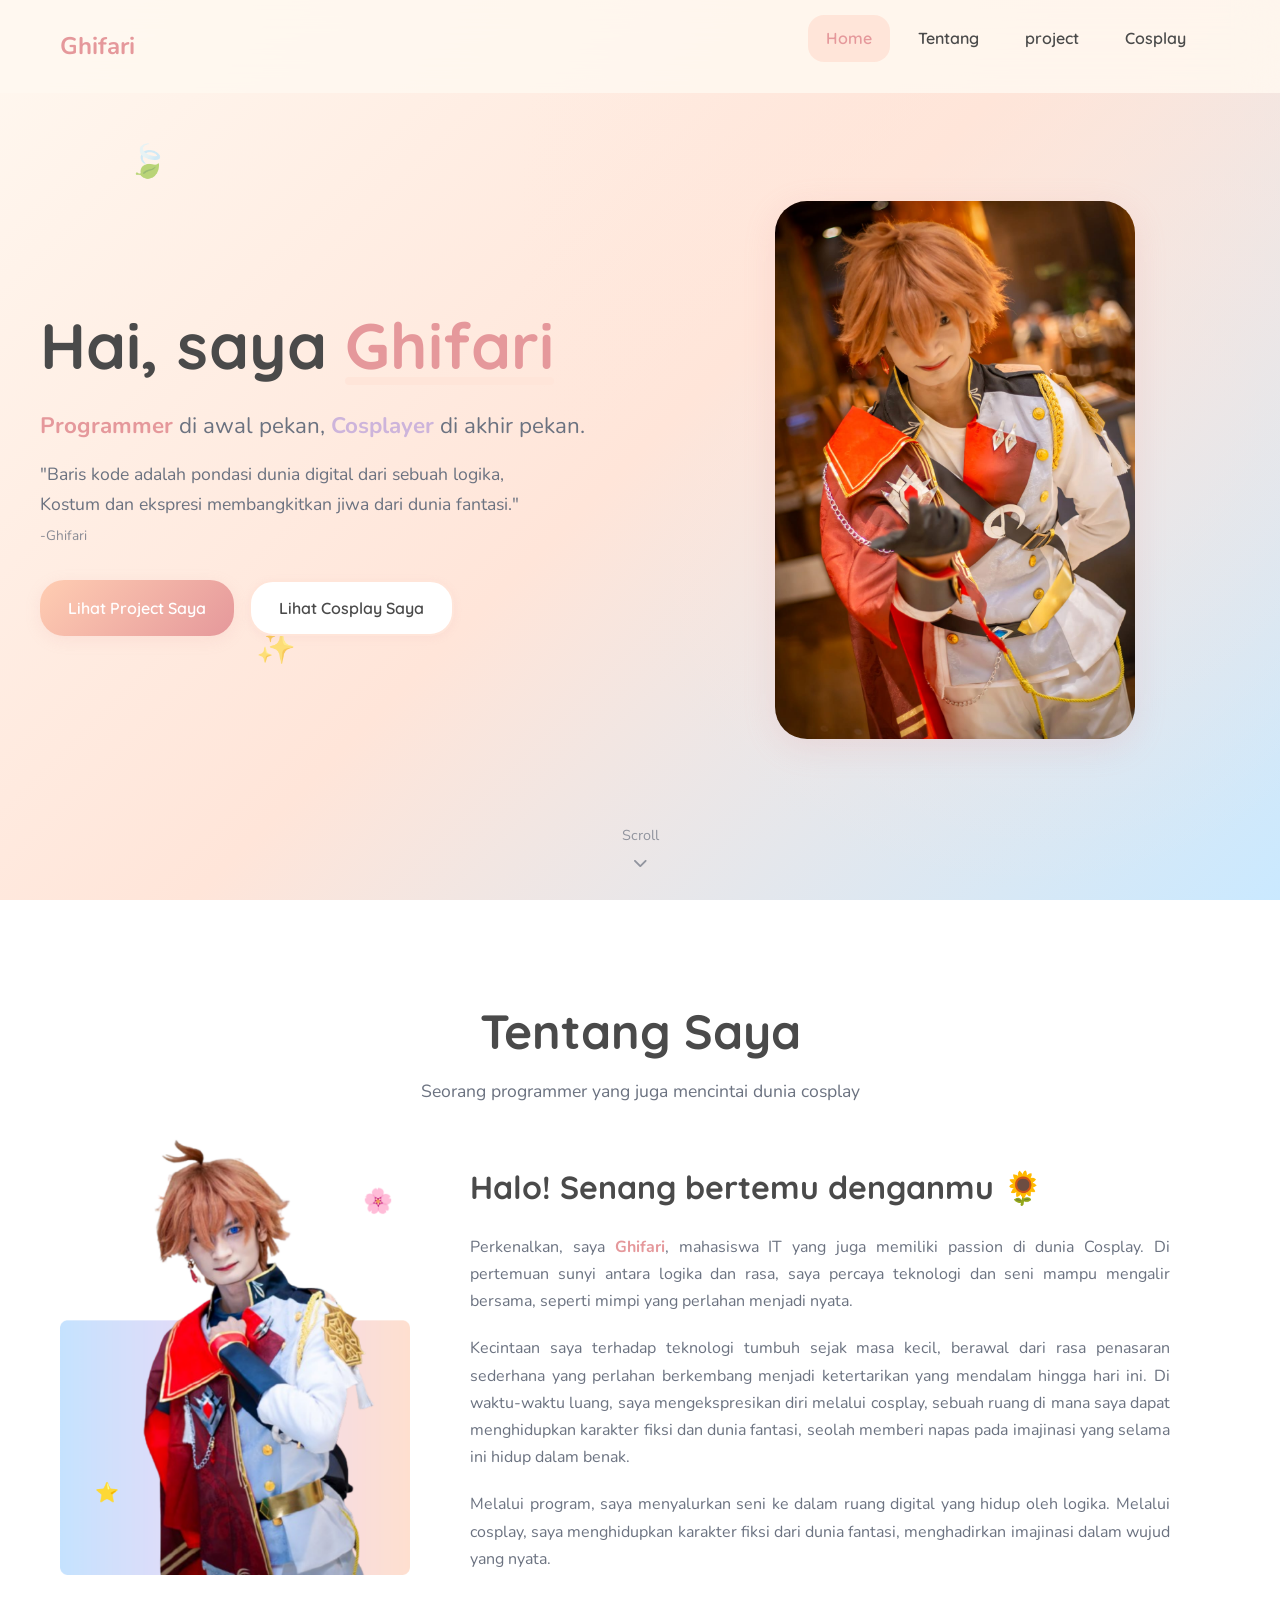
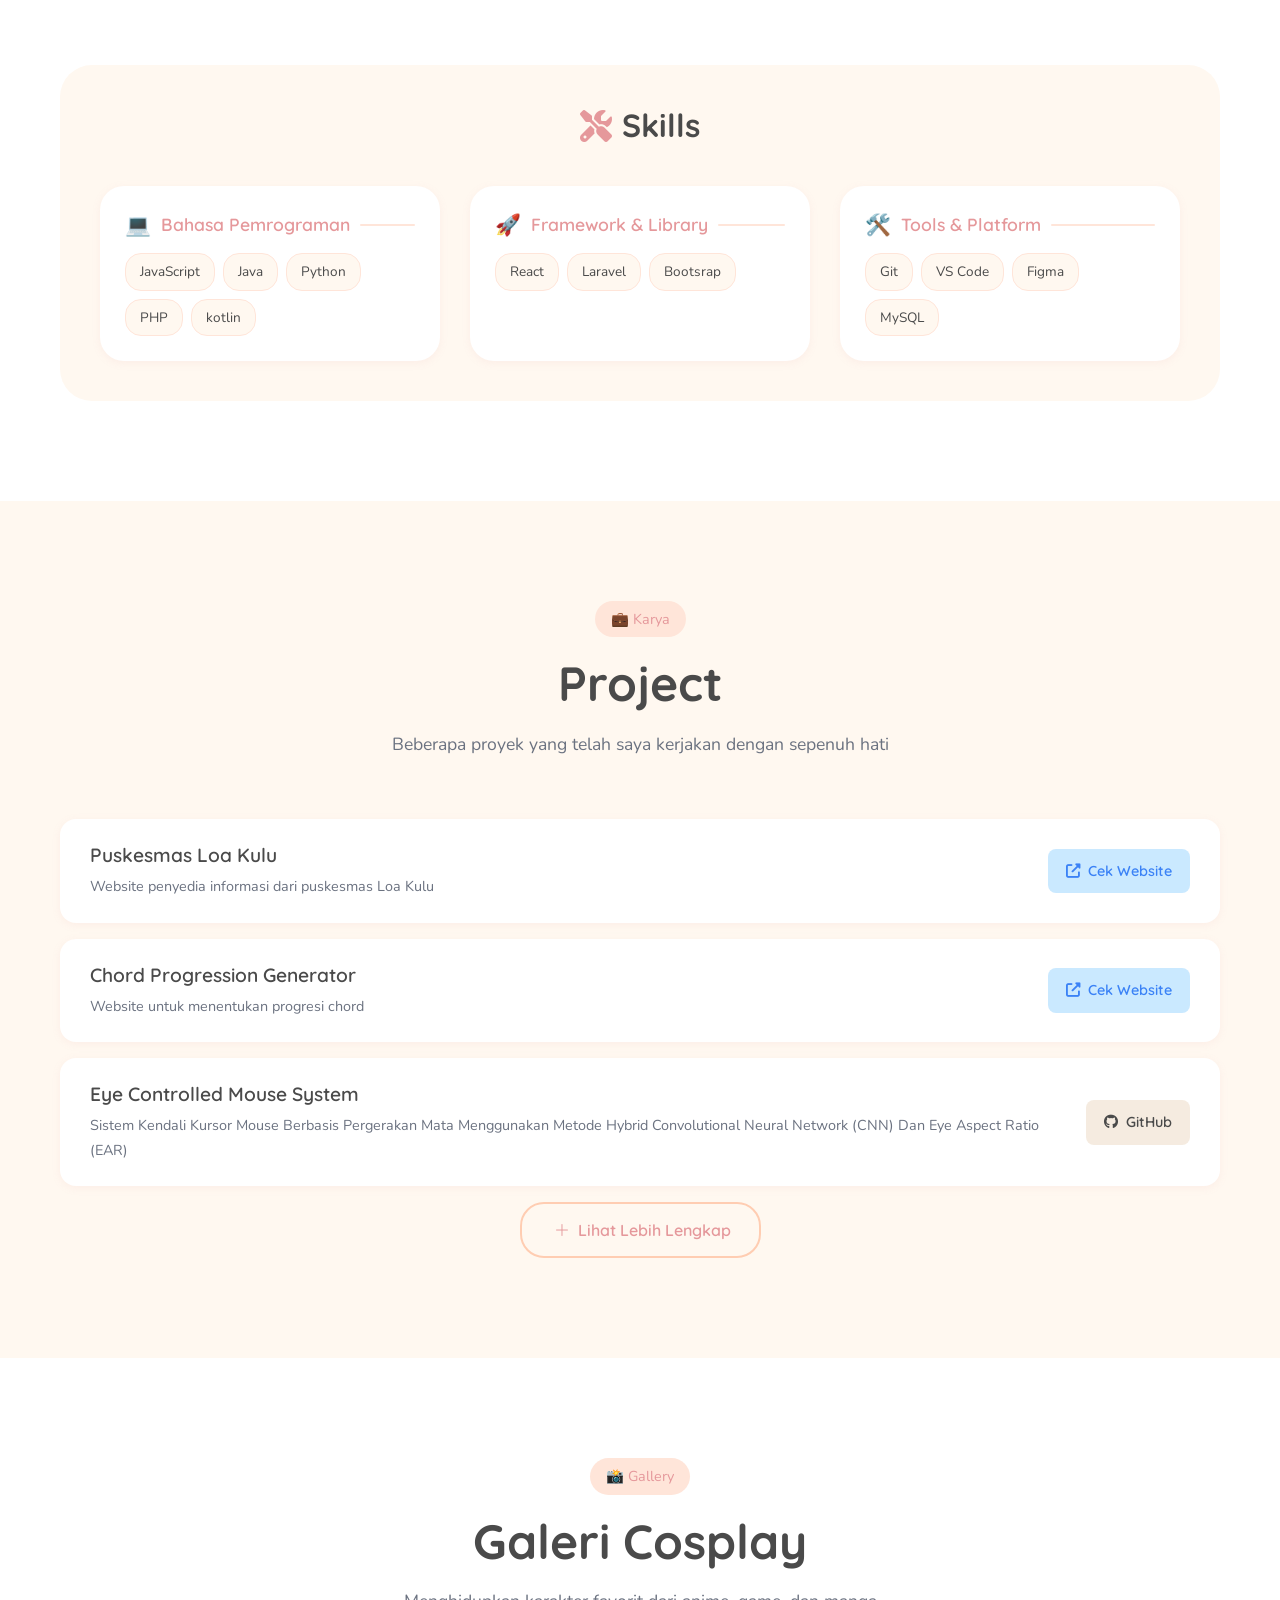
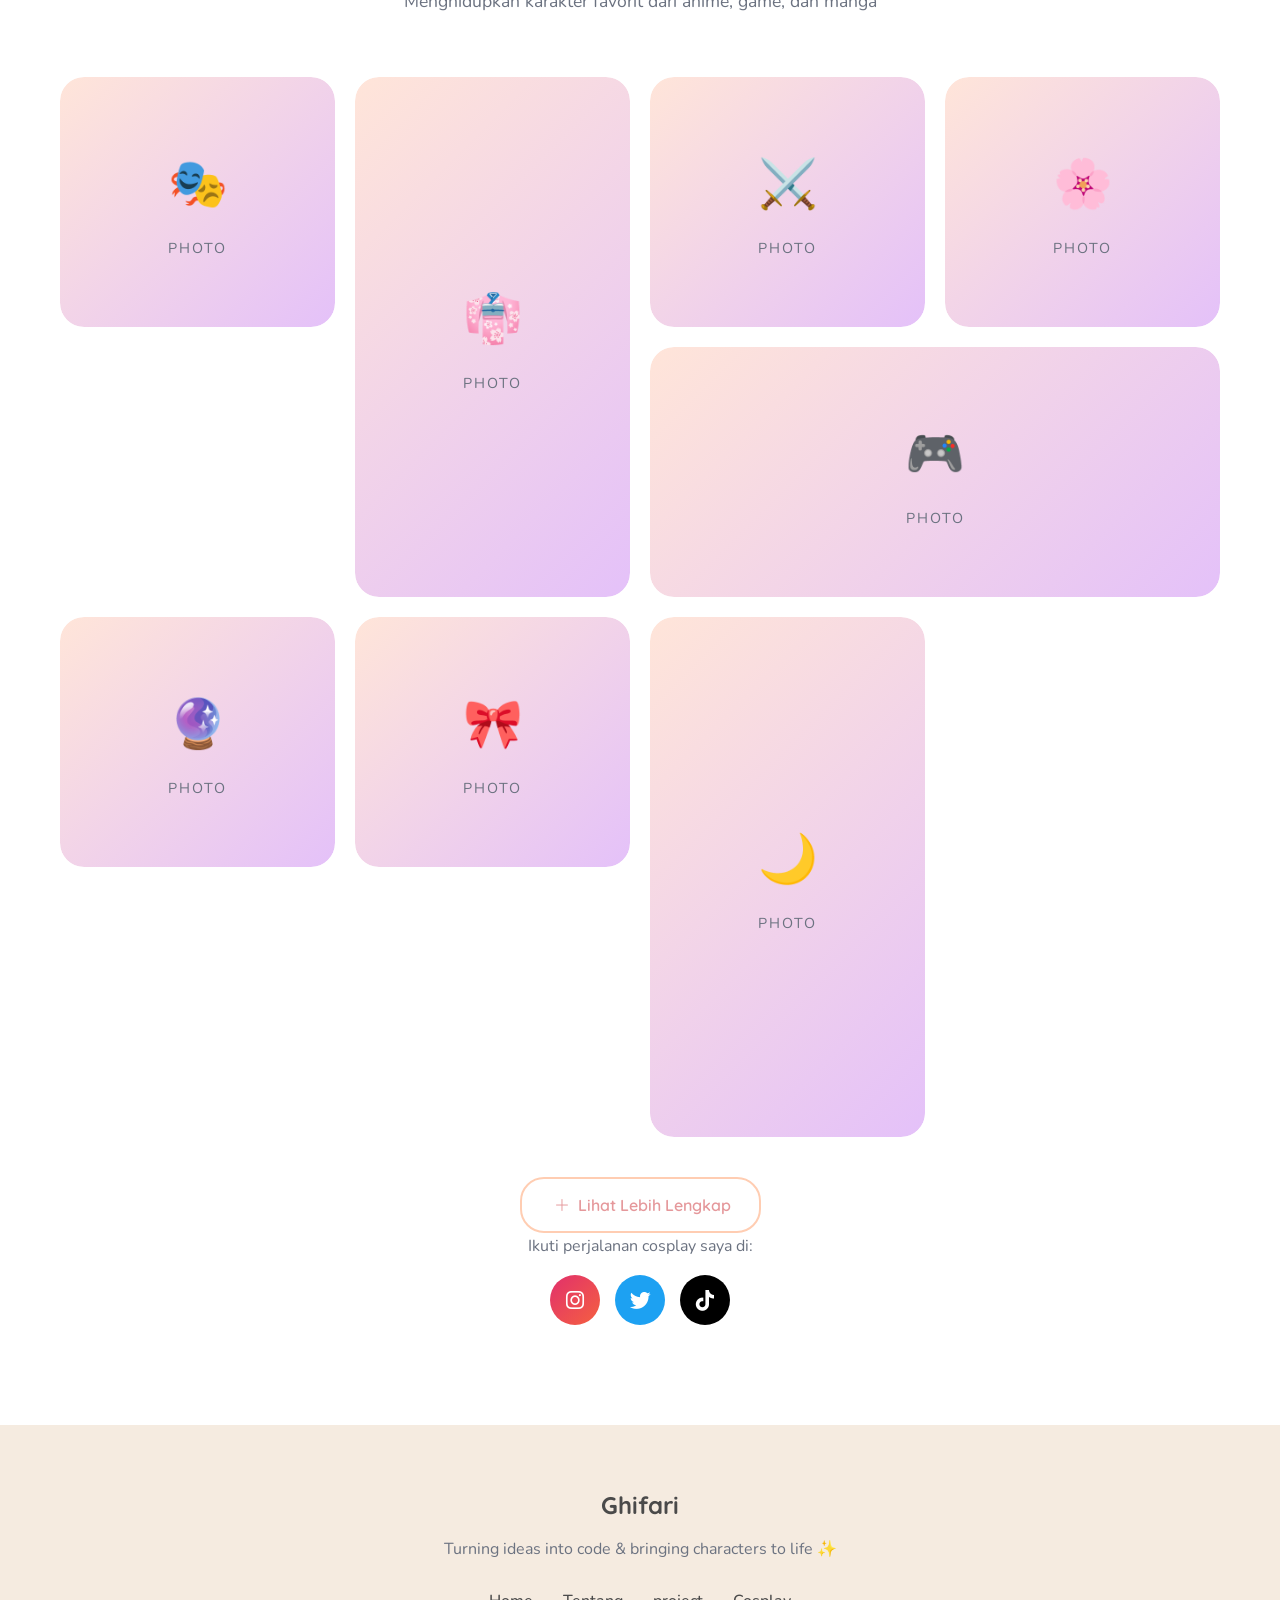
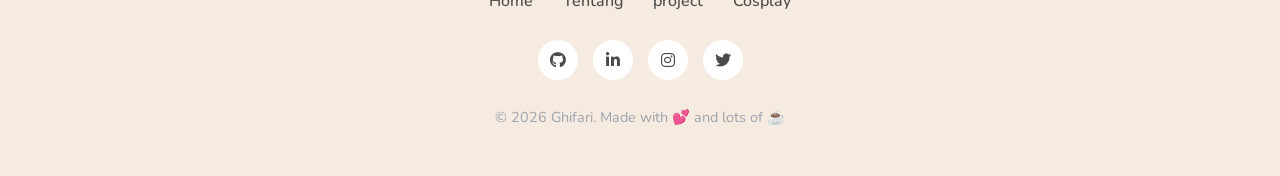
==== index.html @ a282d2ca "foto" ====
<!DOCTYPE html>
<html lang="id">
<head>
    <meta charset="UTF-8">
    <meta name="viewport" content="width=device-width, initial-scale=1.0">
    <title>Ghifari | Programmer & Cosplayer</title>
    
    <!-- Google Fonts - Clean + Rounded artistic font -->
    <link rel="preconnect" href="https://fonts.googleapis.com">
    <link rel="preconnect" href="https://fonts.gstatic.com" crossorigin>
    <link href="https://fonts.googleapis.com/css2?family=Quicksand:wght@400;500;600;700&family=Nunito:wght@300;400;500;600;700&display=swap" rel="stylesheet">
    
    <!-- Font Awesome untuk ikon -->
    <link rel="stylesheet" href="https://cdnjs.cloudflare.com/ajax/libs/font-awesome/6.4.0/css/all.min.css">
    <link rel="stylesheet" href="https://cdn.jsdelivr.net/npm/bootstrap-icons@1.11.3/font/bootstrap-icons.css">

    <link href="https://cdn.jsdelivr.net/npm/bootstrap@5.3.8/dist/css/bootstrap.min.css" rel="stylesheet" integrity="sha384-sRIl4kxILFvY47J16cr9ZwB07vP4J8+LH7qKQnuqkuIAvNWLzeN8tE5YBujZqJLB" crossorigin="anonymous">
    <script src="https://cdn.jsdelivr.net/npm/bootstrap@5.3.8/dist/js/bootstrap.bundle.min.js" integrity="sha384-FKyoEForCGlyvwx9Hj09JcYn3nv7wiPVlz7YYwJrWVcXK/BmnVDxM+D2scQbITxI" crossorigin="anonymous"></script>
    <!-- Custom CSS -->
    <link rel="stylesheet" href="style.css">
</head>
<body>
    <!-- ============================================
         NAVIGATION - Fixed navbar dengan glass effect
         ============================================ -->
    <nav class="navbar" id="navbar">
        <div class="nav-container">
            <!-- Logo dengan nuansa hangat -->
            <a href="#home" class="d-flex align-items-center gap-2 fs-4 fw-bold text-decoration-none me-auto" >
                <!-- <span class="logo-icon"></span> -->
                <span class="logo-text">Ghifari</span>
            </a>
            
            <!-- Navigation Links -->
            <ul class="nav-links pe-3" id="navLinks">
                <li><a href="#home" class="nav-link active">Home</a></li>
                <li><a href="#about" class="nav-link">Tentang</a></li>
                <li><a href="#portfolio" class="nav-link">project</a></li>
                <li><a href="#cosplay" class="nav-link">Cosplay</a></li>
            </ul>
            
            <!-- Mobile Menu Toggle -->
            <button class="nav-toggle" id="navToggle" aria-label="Toggle navigation">
                <span class="hamburger"></span>
            </button>
        </div>
    </nav>

    <!-- ============================================
         HERO SECTION - Landing page dengan suasana cozy
         Background: Ilustrasi kamar kerja dengan cahaya matahari sore
         ============================================ -->
    <section id="home" class="hero">
        <!-- Decorative elements untuk nuansa slice-of-life -->
        <div class="hero-decorations">
            <div class="floating-leaf leaf-1">🍃</div>
            <div class="floating-leaf leaf-2">🌿</div>
            <div class="floating-leaf leaf-3">✨</div>
            <div class="sun-rays"></div>
        </div>
        
        <!-- Background overlay dengan gradasi lembut -->
        <div class="hero-overlay"></div>
        
        <div class="hero-content">
            <div class="hero-text">
                <!-- Greeting kecil -->
                <!-- <span class="hero-greeting animate-fade-in">Selamat datang di ruang data diri saya</span> -->
                
                <!-- Headline utama -->
                <h1 class="hero-title tracking-in-expand">
                    Hai, saya <span class="highlight">Ghifari</span>
                </h1>
                
                <!-- Subtitle dengan typing effect -->
                <p class="hero-subtitle animate-fade-in-up delay-1">
                    <span class="typing-text">Programmer</span> di awal pekan,
                    <span class="typing-text accent">Cosplayer</span> di akhir pekan.
                </p>
                
                <!-- Deskripsi singkat -->
                <p class="hero-description animate-fade-in-up delay-2">
                    "Baris kode adalah pondasi dunia digital dari sebuah logika,
                    Kostum dan ekspresi membangkitkan jiwa dari dunia fantasi."
                    <br>
                    <span style="font-size: 0.85rem; opacity: 0.8;">-Ghifari</span>
                </p>
                
                <!-- CTA Buttons -->
                <div class="hero-buttons animate-fade-in-up delay-3">
                    <a href="#portfolio" class="btn btn-primary">
                        <!-- <i class="fas fa-code"></i>--> Lihat Project Saya
                    </a>
                    <a href="#cosplay" class="btn btn-secondary">
                        <!-- <i class="fas fa-paper-plane"></i>--> Lihat Cosplay Saya
                    </a>
                </div>
            </div>
            
            <!-- Hero illustration placeholder -->
            <div class="hero-illustration animate-fade-in-right">
                <div class="illustration-frame">
                    <!-- Placeholder untuk photo profil -->
                    <div class="illustration-placeholder">
                        <img src="Foto/profil.png" alt="profil ghifari">
                    </div>
                </div>
            </div>
        </div>
        
        <!-- Scroll indicator -->
        <div class="scroll-indicator animate-bounce">
            <span>Scroll</span>
            <i class="fas fa-chevron-down"></i>
        </div>
    </section>

    <!-- ============================================
         ABOUT SECTION - Tentang Saya
         Tone: Hangat, personal, profesional
         ============================================ -->
    <section id="about" class="about">
        <div class="container">
            <!-- Section header -->
            <div class="section-header">
                <h2 class="section-title">Tentang Saya</h2>
                <p class="section-subtitle">Seorang programmer yang juga mencintai dunia cosplay</p>
            </div>
            
            <div class="about-content">
                <!-- Profile card -->
                <div class="about-profile animate-on-scroll">
                    <div class="profile-image-container">
                        <!-- Placeholder avatar dengan style anime -->          
                            <div style="margin-top: -30px;">
                                <img src="Foto/foto2.png" alt="foto" class="img-fluid">
                            </div>
                        <div class="profile-decoration">
                            <span class="deco-flower">🌸</span>
                            <span class="deco-star">⭐</span>
                        </div>
                    </div>
                    
                    <!-- Quick stats -->
                    <!-- <div class="profile-stats">
                        <div class="stat-item">
                            <span class="stat-number">5+</span>
                            <span class="stat-label">Tahun Coding</span>
                        </div>
                        <div class="stat-item">
                            <span class="stat-number">30+</span>
                            <span class="stat-label">Proyek Selesai</span>
                        </div>
                        <div class="stat-item">
                            <span class="stat-number">15+</span>
                            <span class="stat-label">Cosplay Events</span>
                        </div>
                    </div> -->
                </div>
                
                <!-- About text -->
                <div class="about-text animate-on-scroll">
                    <h3 class="about-heading">Halo! Senang bertemu denganmu 🌻</h3>
                    
                    <p class="about-paragraph">
                        Perkenalkan, saya <strong>Ghifari</strong>, mahasiswa IT yang juga memiliki passion di dunia Cosplay. Di pertemuan sunyi antara logika dan rasa, saya percaya teknologi dan seni mampu mengalir bersama, seperti mimpi yang perlahan menjadi nyata.
                    </p>
                    
                    <p class="about-paragraph">
                        Kecintaan saya terhadap teknologi tumbuh sejak masa kecil, berawal dari rasa penasaran sederhana yang perlahan berkembang menjadi ketertarikan yang mendalam hingga hari ini. Di waktu-waktu luang, saya mengekspresikan diri melalui cosplay, sebuah ruang di mana saya dapat menghidupkan karakter fiksi dan dunia fantasi, seolah memberi napas pada imajinasi yang selama ini hidup dalam benak.
                    </p>
                    
                    <p class="about-paragraph">
                        Melalui program, saya menyalurkan seni ke dalam ruang digital yang hidup oleh logika. Melalui cosplay, saya menghidupkan karakter fiksi dari dunia fantasi, menghadirkan imajinasi dalam wujud yang nyata.
                    </p>
                    
                    <!-- Download CV button -->
                    <!-- <a href="#" class="btn btn-outline">
                        <i class="fas fa-download"></i> Download CV
                    </a> -->
                </div>
            </div>
            
            <!-- Skills section -->
            <div class="skills-section animate-on-scroll">
                <h3 class="skills-title">
                    <i class="fas fa-tools"></i>Skills
                </h3>
                
                <div class="skills-grid">
                    <!-- Programming Languages -->
                    <div class="skill-category">
                        <h4 class="category-title">
                            <span class="category-icon">💻</span> Bahasa Pemrograman
                        </h4>
                        <div class="skill-tags">
                            <span class="skill-tag">JavaScript</span>
                            <span class="skill-tag">Java</span>
                            <span class="skill-tag">Python</span>
                            <span class="skill-tag">PHP</span>
                            <span class="skill-tag">kotlin</span>
                        </div>
                    </div>
                    
                    <!-- Frameworks -->
                    <div class="skill-category">
                        <h4 class="category-title">
                            <span class="category-icon">🚀</span> Framework & Library
                        </h4>
                        <div class="skill-tags">
                            <span class="skill-tag">React</span>
                            <span class="skill-tag">Laravel</span>
                            <span class="skill-tag">Bootsrap</span>
                        </div>
                    </div>
                    
                    <!-- Tools -->
                    <div class="skill-category">
                        <h4 class="category-title">
                            <span class="category-icon">🛠️</span> Tools & Platform
                        </h4>
                        <div class="skill-tags">
                            <span class="skill-tag">Git</span>
                            <span class="skill-tag">VS Code</span>
                            <span class="skill-tag">Figma</span>
                            <span class="skill-tag">MySQL</span>
                        </div>
                    </div>
                    
                    <!-- Soft Skills -->
                    <!-- <div class="skill-category">
                        <h4 class="category-title">
                            <span class="category-icon">🌟</span> Soft Skills
                        </h4>
                        <div class="skill-tags">
                            <span class="skill-tag">Problem Solving</span>
                            <span class="skill-tag">Team Collaboration</span>
                            <span class="skill-tag">Communication</span>
                            <span class="skill-tag">Creativity</span>
                        </div>
                    </div> -->
                </div>
            </div>
        </div>
    </section>

    <!-- ============================================
         PORTFOLIO SECTION - Proyek Programming
         Layout: Card grid dengan hover effects lembut
         <!-- ============================================ -->
     <section id="portfolio" class="portfolio">
        <div class="container">
            <!-- Section header -->
            <div class="section-header">
                <span class="section-tag">💼 Karya</span>
                <h2 class="section-title">Project</h2>
                <p class="section-subtitle">Beberapa proyek yang telah saya kerjakan dengan sepenuh hati</p>
            </div>
            
           <!-- Project Item 1 -->
                <div class="project-item animate-on-scroll">
                    <div class="project-info">
                        <h4 class="project-name">Puskesmas Loa Kulu</h4>
                        <p class="project-description">Website penyedia informasi dari puskesmas Loa Kulu</p>
                    </div>
                    <div class="project-links">
                        <a href="https://puskesmasloakulu.com/public/" class="project-link web" target="_blank">
                            <i class="fas fa-external-link-alt"></i> Cek Website
                        </a>
                    </div>
                </div>
                
                <!-- Project Item 2 -->
                <div class="project-item animate-on-scroll">
                    <div class="project-info">
                        <h4 class="project-name">Chord Progression Generator</h4>
                        <p class="project-description">Website untuk menentukan progresi chord</p>
                    </div>
                    <div class="project-links">
                        <a href="https://chord-generator-self.vercel.app/" class="project-link web" target="_blank">
                            <i class="fas fa-external-link-alt"></i> Cek Website
                        </a>
                    </div>
                </div>

                 <div class="project-item animate-on-scroll">
                    <div class="project-info">
                        <h4 class="project-name">Eye Controlled Mouse System</h4>
                        <p class="project-description">Sistem Kendali Kursor Mouse Berbasis Pergerakan Mata Menggunakan Metode Hybrid Convolutional Neural Network (CNN) Dan Eye Aspect Ratio (EAR)</p>
                    </div>
                    <div class="project-links">
                        <a href="https://github.com/jifaa/Eye-Controlled-Mouse-System.git" class="project-link github" target="_blank">
                            <i class="fab fa-github"></i> GitHub
                        </a>
                    </div>
                </div>
            
            <!-- View more button -->
            <div class="portfolio-more animate-on-scroll">
                <a href="project.html" class="btn btn-outline">
                    <i class="bi bi-plus-lg ms-1"></i> Lihat Lebih Lengkap
                </a>
            </div>
        </div>
    </section>

    <!-- ============================================
         COSPLAY GALLERY - Galeri foto cosplay
         Layout: Masonry grid dengan soft frames
         ============================================ -->
    <section id="cosplay" class="cosplay">
        <div class="container">
            <!-- Section header -->
            <div class="section-header">
                <span class="section-tag">📸 Gallery</span>
                <h2 class="section-title">Galeri Cosplay</h2>
                <p class="section-subtitle">Menghidupkan karakter favorit dari anime, game, dan manga</p>
            </div>
            
            <!-- Cosplay gallery grid -->
            <div class="cosplay-grid">
                <!-- Cosplay Item 1 -->
                <div class="cosplay-item animate-on-scroll">
                    <div class="cosplay-frame">
                        <div class="cosplay-image-placeholder">
                            <span class="placeholder-icon">🎭</span>
                            <span class="placeholder-text">Photo</span>
                        </div>
                        <div class="cosplay-overlay">
                            <div class="cosplay-info">
                                <h4 class="character-name">Anya Forger</h4>
                                <p class="series-name">Spy x Family</p>
                                <span class="event-tag">Comifuro 2024</span>
                            </div>
                        </div>
                    </div>
                </div>
                
                <!-- Cosplay Item 2 -->
                <div class="cosplay-item tall animate-on-scroll">
                    <div class="cosplay-frame">
                        <div class="cosplay-image-placeholder">
                            <span class="placeholder-icon">👘</span>
                            <span class="placeholder-text">Photo</span>
                        </div>
                        <div class="cosplay-overlay">
                            <div class="cosplay-info">
                                <h4 class="character-name">Nezuko Kamado</h4>
                                <p class="series-name">Demon Slayer</p>
                                <span class="event-tag">Japan Festival</span>
                            </div>
                        </div>
                    </div>
                </div>
                
                <!-- Cosplay Item 3 -->
                <div class="cosplay-item animate-on-scroll">
                    <div class="cosplay-frame">
                        <div class="cosplay-image-placeholder">
                            <span class="placeholder-icon">⚔️</span>
                            <span class="placeholder-text">Photo</span>
                        </div>
                        <div class="cosplay-overlay">
                            <div class="cosplay-info">
                                <h4 class="character-name">2B</h4>
                                <p class="series-name">NieR: Automata</p>
                                <span class="event-tag">Private Shoot</span>
                            </div>
                        </div>
                    </div>
                </div>
                
                <!-- Cosplay Item 4 -->
                <div class="cosplay-item animate-on-scroll">
                    <div class="cosplay-frame">
                        <div class="cosplay-image-placeholder">
                            <span class="placeholder-icon">🌸</span>
                            <span class="placeholder-text">Photo</span>
                        </div>
                        <div class="cosplay-overlay">
                            <div class="cosplay-info">
                                <h4 class="character-name">Sakura Kinomoto</h4>
                                <p class="series-name">Cardcaptor Sakura</p>
                                <span class="event-tag">Anime Expo</span>
                            </div>
                        </div>
                    </div>
                </div>
                
                <!-- Cosplay Item 5 -->
                <div class="cosplay-item wide animate-on-scroll">
                    <div class="cosplay-frame">
                        <div class="cosplay-image-placeholder">
                            <span class="placeholder-icon">🎮</span>
                            <span class="placeholder-text">Photo</span>
                        </div>
                        <div class="cosplay-overlay">
                            <div class="cosplay-info">
                                <h4 class="character-name">Raiden Shogun</h4>
                                <p class="series-name">Genshin Impact</p>
                                <span class="event-tag">Cosplay Summit</span>
                            </div>
                        </div>
                    </div>
                </div>
                
                <!-- Cosplay Item 6 -->
                <div class="cosplay-item animate-on-scroll">
                    <div class="cosplay-frame">
                        <div class="cosplay-image-placeholder">
                            <span class="placeholder-icon">🔮</span>
                            <span class="placeholder-text">Photo</span>
                        </div>
                        <div class="cosplay-overlay">
                            <div class="cosplay-info">
                                <h4 class="character-name">Violet Evergarden</h4>
                                <p class="series-name">Violet Evergarden</p>
                                <span class="event-tag">Studio Shoot</span>
                            </div>
                        </div>
                    </div>
                </div>
                
                <!-- Cosplay Item 7 -->
                <div class="cosplay-item animate-on-scroll">
                    <div class="cosplay-frame">
                        <div class="cosplay-image-placeholder">
                            <span class="placeholder-icon">🎀</span>
                            <span class="placeholder-text">Photo</span>
                        </div>
                        <div class="cosplay-overlay">
                            <div class="cosplay-info">
                                <h4 class="character-name">Miku Nakano</h4>
                                <p class="series-name">Quintessential Quintuplets</p>
                                <span class="event-tag">Comifuro 2025</span>
                            </div>
                        </div>
                    </div>
                </div>
                
                <!-- Cosplay Item 8 -->
                <div class="cosplay-item tall animate-on-scroll">
                    <div class="cosplay-frame">
                        <div class="cosplay-image-placeholder">
                            <span class="placeholder-icon">🌙</span>
                            <span class="placeholder-text">Photo</span>
                        </div>
                        <div class="cosplay-overlay">
                            <div class="cosplay-info">
                                <h4 class="character-name">Sailor Moon</h4>
                                <p class="series-name">Sailor Moon</p>
                                <span class="event-tag">Classic Tribute</span>
                            </div>
                        </div>
                    </div>
                </div>
            </div>

            <div class="portfolio-more animate-on-scroll">
                <a href="cosplay.html" class="btn btn-outline">
                    <i class="bi bi-plus-lg ms-1"></i> Lihat Lebih Lengkap
                </a>
            </div>
            
            <!-- Social media links untuk cosplay -->
            <div class="cosplay-social animate-on-scroll">
                <p class="social-text">Ikuti perjalanan cosplay saya di:</p>
                <div class="social-links">
                    <a href="#" class="social-link instagram" title="Instagram">
                        <i class="fab fa-instagram"></i>
                    </a>
                    <a href="#" class="social-link twitter" title="Twitter/X">
                        <i class="fab fa-twitter"></i>
                    </a>
                    <a href="#" class="social-link tiktok" title="TikTok">
                        <i class="fab fa-tiktok"></i>
                    </a>
                </div>
            </div>
        </div>
    </section>

    <!-- ============================================
         FOOTER - Simple dan clean
         ============================================ -->
    <footer class="footer">
        <div class="container">
            <div class="footer-content">
                <div class="footer-brand">
                    <span class="logo-text">Ghifari</span>
                </div>
                
                <p class="footer-tagline">
                    Turning ideas into code & bringing characters to life ✨
                </p>
                
                <div class="footer-nav">
                    <a href="#home">Home</a>
                    <a href="#about">Tentang</a>
                    <a href="#portfolio">project</a>
                    <a href="#cosplay">Cosplay</a>
                </div>
                
                <div class="footer-social">
                    <a href="#" aria-label="GitHub"><i class="fab fa-github"></i></a>
                    <a href="#" aria-label="LinkedIn"><i class="fab fa-linkedin-in"></i></a>
                    <a href="#" aria-label="Instagram"><i class="fab fa-instagram"></i></a>
                    <a href="#" aria-label="Twitter"><i class="fab fa-twitter"></i></a>
                </div>
                
                <p class="footer-copyright">
                    © 2026 Ghifari. Made with 💕 and lots of ☕
                </p>
            </div>
        </div>
    </footer>

    <!-- Back to top button -->
    <button class="back-to-top" id="backToTop" aria-label="Back to top">
        <i class="fas fa-chevron-up"></i>
    </button>

    <!-- JavaScript -->
    <script src="script.js"></script>
    <script src="https://cdn.jsdelivr.net/npm/@popperjs/core@2.11.8/dist/umd/popper.min.js" integrity="sha384-I7E8VVD/ismYTF4hNIPjVp/Zjvgyol6VFvRkX/vR+Vc4jQkC+hVqc2pM8ODewa9r" crossorigin="anonymous"></script>
<script src="https://cdn.jsdelivr.net/npm/bootstrap@5.3.8/dist/js/bootstrap.min.js" integrity="sha384-G/EV+4j2dNv+tEPo3++6LCgdCROaejBqfUeNjuKAiuXbjrxilcCdDz6ZAVfHWe1Y" crossorigin="anonymous"></script>
</body>
</html>
---- style.css ----
/* ============================================
   SAKURA DEV PORTFOLIO - CSS Styles
   Theme: Soft slice-of-life anime aesthetic
   Colors: Cream, peach, sky blue, sage green, lavender
   ============================================ */

/* ============================================
   CSS VARIABLES - Color Palette & Settings
   ============================================ */
:root {
    /* Primary Colors - Soft & Warm */
    --color-cream: #FFF8F0;
    --color-cream-dark: #F5EBE0;
    --color-peach: #FFCDB2;
    --color-peach-light: #FFE5D9;
    --color-peach-dark: #E5989B;
    
    /* Accent Colors - Pastel */
    --color-sky: #A2D2FF;
    --color-sky-light: #CAE9FF;
    --color-sage: #B5E48C;
    --color-sage-dark: #99D98C;
    --color-lavender: #CDB4DB;
    --color-lavender-light: #E4C1F9;
    
    /* Neutral Colors */
    --color-white: #FFFFFF;
    --color-text: #4A4A4A;
    --color-text-light: #6B7280;
    --color-text-muted: #9CA3AF;
    
    /* Gradient Colors */
    --gradient-hero: linear-gradient(135deg, #FFF8F0 0%, #FFE5D9 50%, #CAE9FF 100%);
    --gradient-card: linear-gradient(180deg, #FFFFFF 0%, #FFF8F0 100%);
    --gradient-button: linear-gradient(135deg, #FFCDB2 0%, #E5989B 100%);
    --gradient-overlay: linear-gradient(180deg, rgba(255,248,240,0.9) 0%, rgba(255,229,217,0.7) 100%);
    
    /* Shadows - Soft & Subtle */
    --shadow-sm: 0 2px 8px rgba(229, 152, 155, 0.1);
    --shadow-md: 0 4px 16px rgba(229, 152, 155, 0.15);
    --shadow-lg: 0 8px 32px rgba(229, 152, 155, 0.2);
    --shadow-hover: 0 12px 40px rgba(229, 152, 155, 0.25);
    
    /* Typography */
    --font-primary: 'Nunito', sans-serif;
    --font-heading: 'Quicksand', sans-serif;
    
    /* Spacing */
    --section-padding: 100px 0;
    --container-width: 1200px;
    
    /* Border Radius */
    --radius-sm: 8px;
    --radius-md: 16px;
    --radius-lg: 24px;
    --radius-xl: 32px;
    --radius-full: 50%;
    
    /* Transitions */
    --transition-fast: 0.2s ease;
    --transition-normal: 0.3s ease;
    --transition-slow: 0.5s ease;
}

/* ============================================
   RESET & BASE STYLES
   ============================================ */
*,
*::before,
*::after {
    margin: 0;
    padding: 0;
    box-sizing: border-box;
}

html {
    scroll-behavior: smooth;
    scroll-padding-top: 80px;
}

body {
    font-family: var(--font-primary);
    font-size: 16px;
    line-height: 1.7;
    color: var(--color-text);
    background-color: var(--color-cream);
    overflow-x: hidden;
}

/* Custom Scrollbar */
::-webkit-scrollbar {
    width: 10px;
}

::-webkit-scrollbar-track {
    background: var(--color-cream);
}

::-webkit-scrollbar-thumb {
    background: var(--color-peach);
    border-radius: 10px;
}

::-webkit-scrollbar-thumb:hover {
    background: var(--color-peach-dark);
}

/* Selection */
::selection {
    background: var(--color-peach);
    color: var(--color-text);
}

/* ============================================
   TYPOGRAPHY
   ============================================ */
h1, h2, h3, h4, h5, h6 {
    font-family: var(--font-heading);
    font-weight: 700;
    line-height: 1.3;
    color: var(--color-text);
}

h1 { font-size: clamp(2.5rem, 5vw, 4rem); }
h2 { font-size: clamp(2rem, 4vw, 3rem); }
h3 { font-size: clamp(1.5rem, 3vw, 2rem); }
h4 { font-size: clamp(1.25rem, 2vw, 1.5rem); }

p {
    margin-bottom: 1rem;
}

a {
    color: var(--color-peach-dark);
    text-decoration: none;
    transition: color var(--transition-fast);
}

a:hover {
    color: var(--color-lavender);
}

img {
    max-width: 100%;
    height: auto;
    display: block;
}

/* ============================================
   UTILITY CLASSES
   ============================================ */
.container {
    width: 100%;
    max-width: var(--container-width);
    margin: 0 auto;
    padding: 0 20px;
}

.highlight {
    color: var(--color-peach-dark);
    position: relative;
}

.highlight::after {
    content: '';
    position: absolute;
    bottom: 0;
    left: 0;
    width: 100%;
    height: 8px;
    background: var(--color-peach-light);
    z-index: -1;
    border-radius: 4px;
}

/* ============================================
   BUTTONS
   ============================================ */
.btn {
    display: inline-flex;
    align-items: center;
    gap: 8px;
    padding: 14px 28px;
    font-family: var(--font-heading);
    font-size: 1rem;
    font-weight: 600;
    border-radius: var(--radius-lg);
    border: none;
    cursor: pointer;
    transition: all var(--transition-normal);
    text-decoration: none;
}

.btn-primary {
    background: var(--gradient-button);
    color: var(--color-white);
    box-shadow: var(--shadow-md);
}

.btn-primary:hover {
    transform: translateY(-3px);
    box-shadow: var(--shadow-hover);
    color: var(--color-white);
}

.btn-secondary {
    background: var(--color-white);
    color: var(--color-text);
    box-shadow: var(--shadow-sm);
    border: 2px solid var(--color-peach-light);
}

.btn-secondary:hover {
    background: var(--color-peach-light);
    transform: translateY(-3px);
    color: var(--color-text);
}

.btn-outline {
    background: transparent;
    color: var(--color-peach-dark);
    border: 2px solid var(--color-peach);
}

.btn-outline:hover {
    background: var(--color-peach-light);
    color: var(--color-text);
    transform: translateY(-3px);
}

/* ============================================
   NAVIGATION
   ============================================ */
.navbar {
    position: fixed;
    top: 0;
    left: 0;
    right: 0;
    z-index: 1000;
    padding: 15px 0;
    background: rgba(255, 248, 240, 0.85);
    backdrop-filter: blur(20px);
    -webkit-backdrop-filter: blur(20px);
    transition: all var(--transition-normal);
}

.navbar.scrolled {
    padding: 10px 0;
    box-shadow: var(--shadow-sm);
}

.nav-container {
    max-width: var(--container-width);
    margin: 0 auto;
    padding: 0 20px;
    display: flex;
    justify-content: space-between;
    align-items: center;
    width: 100%;
}

.nav-logo {
    display: flex;
    align-items: center;
    gap: 8px;
    font-family: var(--font-heading);
    font-size: 1.5rem;
    font-weight: 700;
    color: var(--color-text);
    text-decoration: none;
    margin-right: auto;
}

.nav-logo:hover {
    color: var(--color-peach-dark);
}

.logo-icon {
    font-size: 1.8rem;
}

.nav-links {
    display: flex;
    gap: 10px;
    list-style: none;
}

.nav-link {
    padding: 10px 18px;
    font-family: var(--font-heading);
    font-weight: 600;
    color: var(--color-text);
    border-radius: var(--radius-md);
    transition: all var(--transition-fast);
}

.nav-link:hover,
.nav-link.active {
    background: var(--color-peach-light);
    color: var(--color-peach-dark);
}

/* Mobile Navigation Toggle */
.nav-toggle {
    display: none;
    background: none;
    border: none;
    cursor: pointer;
    padding: 10px;
}

.hamburger {
    display: block;
    width: 25px;
    height: 3px;
    background: var(--color-text);
    border-radius: 3px;
    position: relative;
    transition: var(--transition-fast);
}

.hamburger::before,
.hamburger::after {
    content: '';
    position: absolute;
    width: 25px;
    height: 3px;
    background: var(--color-text);
    border-radius: 3px;
    transition: var(--transition-fast);
}

.hamburger::before { top: -8px; }
.hamburger::after { bottom: -8px; }

/* Mobile menu active state */
.nav-toggle.active .hamburger {
    background: transparent;
}

.nav-toggle.active .hamburger::before {
    transform: rotate(45deg);
    top: 0;
}

.nav-toggle.active .hamburger::after {
    transform: rotate(-45deg);
    bottom: 0;
}

/* ============================================
   HERO SECTION
   ============================================ */
.hero {
    min-height: 100vh;
    display: flex;
    align-items: center;
    justify-content: center;
    position: relative;
    background: var(--gradient-hero);
    padding: 120px 20px 80px;
    overflow: hidden;
}

/* Hero Decorations */
.hero-decorations {
    position: absolute;
    inset: 0;
    pointer-events: none;
    overflow: hidden;
}

.floating-leaf {
    position: absolute;
    font-size: 2rem;
    opacity: 0.6;
    animation: float 6s ease-in-out infinite;
}

.leaf-1 {
    top: 15%;
    left: 10%;
    animation-delay: 0s;
}

.leaf-2 {
    top: 40%;
    right: 15%;
    animation-delay: 2s;
}

.leaf-3 {
    bottom: 25%;
    left: 20%;
    animation-delay: 4s;
}

@keyframes float {
    0%, 100% { transform: translateY(0) rotate(0deg); }
    50% { transform: translateY(-20px) rotate(10deg); }
}

/* Tracking in expand animation */
.tracking-in-expand {
	-webkit-animation: tracking-in-expand 0.7s cubic-bezier(0.215, 0.610, 0.355, 1.000) both;
	        animation: tracking-in-expand 0.7s cubic-bezier(0.215, 0.610, 0.355, 1.000) both;
}

@-webkit-keyframes tracking-in-expand {
  0% {
    letter-spacing: -0.5em;
    opacity: 0;
  }
  40% {
    opacity: 0.6;
  }
  100% {
    opacity: 1;
  }
}
@keyframes tracking-in-expand {
  0% {
    letter-spacing: -0.5em;
    opacity: 0;
  }
  40% {
    opacity: 0.6;
  }
  100% {
    opacity: 1;
  }
}

.sun-rays {
    position: absolute;
    top: -50%;
    right: -20%;
    width: 80%;
    height: 150%;
    background: radial-gradient(ellipse at center, rgba(255, 229, 217, 0.5) 0%, transparent 70%);
    pointer-events: none;
}

/* Hero Content */
.hero-content {
    max-width: var(--container-width);
    width: 100%;
    display: grid;
    grid-template-columns: 1fr 1fr;
    gap: 60px;
    align-items: center;
    position: relative;
    z-index: 1;
}

.hero-text {
    max-width: 600px;
}

.hero-greeting {
    display: inline-block;
    padding: 8px 20px;
    background: var(--color-white);
    border-radius: var(--radius-lg);
    font-size: 0.95rem;
    color: var(--color-text-light);
    margin-bottom: 20px;
    box-shadow: var(--shadow-sm);
}

.hero-title {
    margin-bottom: 20px;
}

.hero-subtitle {
    font-size: 1.4rem;
    color: var(--color-text-light);
    margin-bottom: 15px;
}

.typing-text {
    color: var(--color-peach-dark);
    font-weight: 700;
}

.typing-text.accent {
    color: var(--color-lavender);
}

.hero-description {
    font-size: 1.1rem;
    color: var(--color-text-light);
    margin-bottom: 30px;
    max-width: 500px;
}

.hero-buttons {
    display: flex;
    gap: 15px;
    flex-wrap: wrap;
}

/* Hero Illustration */
.hero-illustration {
    display: flex;
    justify-content: center;
    align-items: center;
}

.illustration-frame {
    width: 63%;
    height: 100%;
    background: transparent;
    border-radius: var(--radius-xl);
    box-shadow: var(--shadow-lg);
    overflow: hidden;
    position: relative;
    padding: 0;
    border: none;
    margin: 0 auto; 
}

/* Cozy Room Illustration Placeholder */
.illustration-placeholder {
    width: 100%;
    height: auto; /* Adjusted for image */
    background: var(--color-cream);
    display: flex;
    align-items: center;
    justify-content: center;
    padding: 0;
    /* border-radius: var(--radius-lg); /* Rounded corners for image 
    overflow: hidden; */
}

.illustration-placeholder img {
    width: 100%;
    height: 100%;
    display: block;
    object-fit: cover;
}

.cozy-room {
    width: 100%;
    height: 100%;
    background: var(--color-cream);
    border-radius: var(--radius-lg) var(--radius-lg) 0 0;
    position: relative;
    display: flex;
    flex-direction: column;
    align-items: center;
    padding: 20px;
}

.window {
    width: 60%;
    height: 50%;
    background: linear-gradient(180deg, #A2D2FF 0%, #FFE5D9 100%);
    border: 8px solid #E5E5E5;
    border-radius: var(--radius-md);
    position: relative;
    margin-bottom: 20px;
}

.window-light {
    position: absolute;
    inset: 0;
    background: linear-gradient(135deg, rgba(255,255,255,0.3) 0%, transparent 50%);
}

.curtain {
    position: absolute;
    top: 0;
    width: 20%;
    height: 100%;
    background: var(--color-peach-light);
}

.curtain.left { left: 0; border-radius: 0 0 20px 0; }
.curtain.right { right: 0; border-radius: 0 0 0 20px; }

.desk {
    width: 80%;
    height: 25%;
    background: #DEB887;
    border-radius: var(--radius-sm) var(--radius-sm) 0 0;
    position: relative;
    display: flex;
    align-items: flex-start;
    justify-content: center;
    gap: 10px;
    padding-top: 10px;
}

.monitor {
    width: 50px;
    height: 40px;
    background: #333;
    border-radius: 4px;
}

.keyboard {
    width: 40px;
    height: 8px;
    background: #666;
    border-radius: 2px;
    margin-top: 45px;
}

.coffee-cup {
    position: absolute;
    right: 15%;
    top: 5px;
    font-size: 1.5rem;
}

.plant {
    position: absolute;
    left: 10%;
    top: -5px;
    font-size: 1.2rem;
}

.character {
    position: absolute;
    bottom: 10%;
    font-size: 3rem;
}

/* Scroll Indicator */
.scroll-indicator {
    position: absolute;
    bottom: 30px;
    left: 50%;
    transform: translateX(-50%);
    display: flex;
    flex-direction: column;
    align-items: center;
    gap: 8px;
    color: var(--color-text-light);
    font-size: 0.9rem;
    opacity: 0.7;
}

.scroll-indicator i {
    animation: bounce 2s infinite;
}

@keyframes bounce {
    0%, 20%, 50%, 80%, 100% { transform: translateY(0); }
    40% { transform: translateY(10px); }
    60% { transform: translateY(5px); }
}

/* ============================================
   SECTION COMMON STYLES
   ============================================ */
section {
    padding: var(--section-padding);
    position: relative;
}

.section-header {
    text-align: center;
    margin-bottom: 60px;
}

.section-tag {
    display: inline-block;
    padding: 6px 16px;
    background: var(--color-peach-light);
    border-radius: var(--radius-lg);
    font-size: 0.9rem;
    color: var(--color-peach-dark);
    margin-bottom: 15px;
}

.section-title {
    margin-bottom: 15px;
}

.section-subtitle {
    color: var(--color-text-light);
    font-size: 1.1rem;
    max-width: 600px;
    margin: 0 auto;
}

/* ============================================
   ABOUT SECTION
   ============================================ */
.about {
    background: var(--color-white);
}

.about-content {
    display: grid;
    grid-template-columns: 350px 1fr;
    gap: 60px;
    margin-bottom: 60px;
}

/* Profile Card */
.about-profile {
    text-align: center;
}

.profile-image-container {
    position: relative;
    margin-bottom: 30px;
}

.profile-image {
    width: 200%;
    height: 200%;
    margin: 0 auto;
    background: var(--gradient-hero);
    border-radius: var(--radius-full);
    display: flex;
    align-items: center;
    justify-content: center;
    box-shadow: var(--shadow-lg);
    border: none;
}

.avatar-placeholder {
    width: 50%;
    height: 50%;
    display: flex;
    align-items: center;
    justify-content: center;
}

.avatar-emoji {
    font-size: 6rem;
}

.profile-decoration {
    position: absolute;
    width: 100%;
    height: 100%;
    top: 0;
    left: 0;
    pointer-events: none;
}

.deco-flower {
    position: absolute;
    top: 10%;
    right: 5%;
    font-size: 1.5rem;
    animation: float 4s ease-in-out infinite;
}

.deco-star {
    position: absolute;
    bottom: 15%;
    left: 10%;
    font-size: 1.2rem;
    animation: float 4s ease-in-out infinite 2s;
}

/* Profile Stats */
.profile-stats {
    display: grid;
    grid-template-columns: repeat(3, 1fr);
    gap: 15px;
}

.stat-item {
    padding: 15px;
    background: var(--color-cream);
    border-radius: var(--radius-md);
}

.stat-number {
    display: block;
    font-family: var(--font-heading);
    font-size: 1.8rem;
    font-weight: 700;
    color: var(--color-peach-dark);
}

.stat-label {
    font-size: 0.85rem;
    color: var(--color-text-light);
}

/* About Text */
.about-text {
    max-width: 700px;
}

.about-heading {
    margin-bottom: 25px;
    color: var(--color-text);
}

.about-paragraph {
    color: var(--color-text-light);
    margin-bottom: 20px;
    text-align: justify;
}

.about-paragraph strong {
    color: var(--color-peach-dark);
}

/* Skills Section */
.skills-section {
    background: var(--color-cream);
    padding: 40px;
    border-radius: var(--radius-xl);
}

.skills-title {
    text-align: center;
    margin-bottom: 40px;
    display: flex;
    align-items: center;
    justify-content: center;
    gap: 10px;
}

.skills-title i {
    color: var(--color-peach-dark);
}

.skills-grid {
    display: grid;
    grid-template-columns: repeat(auto-fit, minmax(250px, 1fr));
    gap: 30px;
}

.skill-category {
    background: var(--color-white);
    padding: 25px;
    border-radius: var(--radius-lg);
    box-shadow: var(--shadow-sm);
    transition: all var(--transition-normal);
}

.skill-category:hover {
    transform: translateY(-5px);
    box-shadow: var(--shadow-md);
}

.category-title {
    display: flex;
    align-items: center;
    gap: 10px;
    margin-bottom: 15px;
    font-size: 1rem;
}

.category-icon {
    font-size: 1.3rem;
}

.skill-tags {
    display: flex;
    flex-wrap: wrap;
    gap: 8px;
}

.skill-tag {
    padding: 6px 14px;
    background: var(--color-cream);
    border-radius: var(--radius-md);
    font-size: 0.85rem;
    color: var(--color-text);
    border: 1px solid var(--color-peach-light);
    transition: all var(--transition-fast);
}

.skill-tag:hover {
    background: var(--color-peach-light);
    border-color: var(--color-peach);
}

/* ============================================
   PORTFOLIO SECTION
   ============================================ */
.portfolio {
    background: var(--color-cream);
}

/* Portfolio Filters */
.portfolio-filters {
    display: flex;
    justify-content: center;
    gap: 10px;
    margin-bottom: 40px;
    flex-wrap: wrap;
}

.filter-btn {
    padding: 10px 24px;
    background: var(--color-white);
    border: 2px solid var(--color-peach-light);
    border-radius: var(--radius-lg);
    font-family: var(--font-heading);
    font-weight: 600;
    color: var(--color-text);
    cursor: pointer;
    transition: all var(--transition-fast);
}

.filter-btn:hover,
.filter-btn.active {
    background: var(--color-peach-light);
    border-color: var(--color-peach);
}

/* Portfolio Grid */
.portfolio-grid {
    display: grid;
    grid-template-columns: repeat(auto-fit, minmax(350px, 1fr));
    gap: 30px;
    margin-bottom: 40px;
}

/* Project Card */
.project-card {
    background: var(--color-white);
    border-radius: var(--radius-xl);
    overflow: hidden;
    box-shadow: var(--shadow-sm);
    transition: all var(--transition-normal);
}

.project-card:hover {
    transform: translateY(-8px);
    box-shadow: var(--shadow-hover);
}

.card-image {
    position: relative;
    height: 200px;
    overflow: hidden;
}

.image-placeholder {
    width: 100%;
    height: 100%;
    display: flex;
    align-items: center;
    justify-content: center;
    font-size: 4rem;
    color: var(--color-white);
}

.image-placeholder.web-app { background: linear-gradient(135deg, #E5989B, #FFCDB2); }
.image-placeholder.dashboard { background: linear-gradient(135deg, #A2D2FF, #CAE9FF); }
.image-placeholder.mobile-app { background: linear-gradient(135deg, #B5E48C, #99D98C); }
.image-placeholder.blog { background: linear-gradient(135deg, #CDB4DB, #E4C1F9); }
.image-placeholder.api { background: linear-gradient(135deg, #FFB5A7, #FEC89A); }
.image-placeholder.game { background: linear-gradient(135deg, #98C1D9, #6BAED6); }

.card-overlay {
    position: absolute;
    inset: 0;
    background: rgba(74, 74, 74, 0.7);
    display: flex;
    align-items: center;
    justify-content: center;
    opacity: 0;
    transition: opacity var(--transition-normal);
}

.project-card:hover .card-overlay {
    opacity: 1;
}

.overlay-links {
    display: flex;
    gap: 15px;
}

.overlay-link {
    width: 50px;
    height: 50px;
    background: var(--color-white);
    border-radius: var(--radius-full);
    display: flex;
    align-items: center;
    justify-content: center;
    color: var(--color-text);
    font-size: 1.2rem;
    transform: translateY(20px);
    transition: all var(--transition-normal);
}

.project-card:hover .overlay-link {
    transform: translateY(0);
}

.overlay-link:hover {
    background: var(--color-peach-light);
    color: var(--color-peach-dark);
}

.card-content {
    padding: 25px;
}

.card-title {
    font-size: 1.3rem;
    margin-bottom: 10px;
}

.card-description {
    color: var(--color-text-light);
    font-size: 0.95rem;
    margin-bottom: 15px;
    line-height: 1.6;
}

.card-tech {
    display: flex;
    flex-wrap: wrap;
    gap: 8px;
}

.tech-tag {
    padding: 4px 12px;
    background: var(--color-cream);
    border-radius: var(--radius-sm);
    font-size: 0.8rem;
    color: var(--color-text-light);
}

.portfolio-more {
    text-align: center;
}

/* ============================================
   COSPLAY GALLERY SECTION
   ============================================ */
.cosplay {
    background: var(--color-white);
}

/* Cosplay Grid - Masonry-like */
.cosplay-grid {
    display: grid;
    grid-template-columns: repeat(4, 1fr);
    grid-auto-rows: 250px;
    gap: 20px;
    margin-bottom: 40px;
}

.cosplay-item {
    position: relative;
    border-radius: var(--radius-lg);
    overflow: hidden;
}

.cosplay-item.tall {
    grid-row: span 2;
}

.cosplay-item.wide {
    grid-column: span 2;
}

.cosplay-frame {
    width: 100%;
    height: 100%;
    position: relative;
    box-shadow: var(--shadow-sm);
    border-radius: var(--radius-lg);
    overflow: hidden;
}

.cosplay-image-placeholder {
    width: 100%;
    height: 100%;
    background: linear-gradient(135deg, var(--color-peach-light) 0%, var(--color-lavender-light) 100%);
    display: flex;
    flex-direction: column;
    align-items: center;
    justify-content: center;
    gap: 10px;
}

.placeholder-icon {
    font-size: 3rem;
}

.placeholder-text {
    font-size: 0.9rem;
    color: var(--color-text-light);
    text-transform: uppercase;
    letter-spacing: 2px;
}

.cosplay-overlay {
    position: absolute;
    inset: 0;
    background: linear-gradient(0deg, rgba(74, 74, 74, 0.9) 0%, transparent 60%);
    display: flex;
    align-items: flex-end;
    padding: 20px;
    opacity: 0;
    transition: opacity var(--transition-normal);
}

.cosplay-item:hover .cosplay-overlay {
    opacity: 1;
}

.cosplay-item:hover .cosplay-frame {
    transform: scale(1.02);
    box-shadow: var(--shadow-lg);
}

.cosplay-info {
    color: var(--color-white);
    transform: translateY(10px);
    transition: transform var(--transition-normal);
}

.cosplay-item:hover .cosplay-info {
    transform: translateY(0);
}

.character-name {
    font-size: 1.2rem;
    margin-bottom: 5px;
}

.series-name {
    font-size: 0.9rem;
    opacity: 0.8;
    margin-bottom: 10px;
}

.event-tag {
    display: inline-block;
    padding: 4px 12px;
    background: rgba(255, 255, 255, 0.2);
    border-radius: var(--radius-sm);
    font-size: 0.8rem;
}

/* Cosplay Social */
.cosplay-social {
    text-align: center;
}

.social-text {
    color: var(--color-text-light);
    margin-bottom: 15px;
}

.social-links {
    display: flex;
    justify-content: center;
    gap: 15px;
}

.social-link {
    width: 50px;
    height: 50px;
    border-radius: var(--radius-full);
    display: flex;
    align-items: center;
    justify-content: center;
    font-size: 1.3rem;
    color: var(--color-white);
    transition: all var(--transition-normal);
}

.social-link.instagram { background: linear-gradient(135deg, #E1306C, #F56040); }
.social-link.twitter { background: #1DA1F2; }
.social-link.tiktok { background: #000; }

.social-link:hover {
    transform: translateY(-5px) scale(1.1);
    color: var(--color-white);
}

/* ============================================
   CONTACT SECTION
   ============================================ */
.contact {
    background: var(--gradient-hero);
}

.contact-content {
    display: grid;
    grid-template-columns: 1fr 1.5fr;
    gap: 60px;
}

/* Contact Info */
.contact-info {
    display: flex;
    flex-direction: column;
    gap: 20px;
}

.info-card {
    display: flex;
    align-items: center;
    gap: 20px;
    padding: 20px;
    background: var(--color-white);
    border-radius: var(--radius-lg);
    box-shadow: var(--shadow-sm);
    transition: all var(--transition-normal);
}

.info-card:hover {
    transform: translateX(5px);
    box-shadow: var(--shadow-md);
}

.info-icon {
    width: 50px;
    height: 50px;
    background: var(--color-peach-light);
    border-radius: var(--radius-md);
    display: flex;
    align-items: center;
    justify-content: center;
    font-size: 1.2rem;
    color: var(--color-peach-dark);
}

.info-details h4 {
    font-size: 1rem;
    margin-bottom: 5px;
}

.info-details p {
    color: var(--color-text-light);
    font-size: 0.95rem;
    margin: 0;
}

.contact-social {
    margin-top: 20px;
    padding: 25px;
    background: var(--color-white);
    border-radius: var(--radius-lg);
    text-align: center;
}

.contact-social h4 {
    margin-bottom: 15px;
    font-size: 1rem;
}

.social-icons {
    display: flex;
    justify-content: center;
    gap: 12px;
}

.social-icon {
    width: 45px;
    height: 45px;
    background: var(--color-cream);
    border-radius: var(--radius-md);
    display: flex;
    align-items: center;
    justify-content: center;
    color: var(--color-text);
    font-size: 1.1rem;
    transition: all var(--transition-normal);
}

.social-icon:hover {
    background: var(--color-peach-light);
    color: var(--color-peach-dark);
    transform: translateY(-3px);
}

/* Contact Form */
.contact-form {
    background: var(--color-white);
    padding: 40px;
    border-radius: var(--radius-xl);
    box-shadow: var(--shadow-md);
}

.form-group {
    margin-bottom: 25px;
}

.form-label {
    display: block;
    font-family: var(--font-heading);
    font-weight: 600;
    margin-bottom: 8px;
    color: var(--color-text);
}

.form-input {
    width: 100%;
    padding: 14px 18px;
    font-family: var(--font-primary);
    font-size: 1rem;
    border: 2px solid var(--color-cream-dark);
    border-radius: var(--radius-md);
    background: var(--color-cream);
    color: var(--color-text);
    transition: all var(--transition-fast);
}

.form-input:focus {
    outline: none;
    border-color: var(--color-peach);
    background: var(--color-white);
}

.form-input::placeholder {
    color: var(--color-text-muted);
}

.form-select {
    cursor: pointer;
    appearance: none;
    background-image: url("data:image/svg+xml,%3Csvg xmlns='http://www.w3.org/2000/svg' width='12' height='12' fill='%234A4A4A' viewBox='0 0 16 16'%3E%3Cpath d='M8 11L3 6h10l-5 5z'/%3E%3C/svg%3E");
    background-repeat: no-repeat;
    background-position: right 15px center;
}

.form-textarea {
    resize: vertical;
    min-height: 150px;
}

.btn-submit {
    width: 100%;
    justify-content: center;
    padding: 16px;
    font-size: 1.1rem;
}

/* ============================================
   FOOTER
   ============================================ */
.footer {
    background: var(--color-cream-dark);
    padding: 60px 0 30px;
}

.footer-content {
    text-align: center;
}

.footer-brand {
    display: flex;
    align-items: center;
    justify-content: center;
    gap: 8px;
    font-family: var(--font-heading);
    font-size: 1.5rem;
    font-weight: 700;
    margin-bottom: 10px;
}

.footer-tagline {
    color: var(--color-text-light);
    margin-bottom: 25px;
}

.footer-nav {
    display: flex;
    justify-content: center;
    gap: 30px;
    margin-bottom: 25px;
    flex-wrap: wrap;
}

.footer-nav a {
    color: var(--color-text);
    font-weight: 500;
    transition: color var(--transition-fast);
}

.footer-nav a:hover {
    color: var(--color-peach-dark);
}

.footer-social {
    display: flex;
    justify-content: center;
    gap: 15px;
    margin-bottom: 25px;
}

.footer-social a {
    width: 40px;
    height: 40px;
    background: var(--color-white);
    border-radius: var(--radius-full);
    display: flex;
    align-items: center;
    justify-content: center;
    color: var(--color-text);
    transition: all var(--transition-normal);
}

.footer-social a:hover {
    background: var(--color-peach-light);
    color: var(--color-peach-dark);
    transform: translateY(-3px);
}

.footer-copyright {
    color: var(--color-text-muted);
    font-size: 0.9rem;
}

/* ============================================
   BACK TO TOP BUTTON
   ============================================ */
.back-to-top {
    position: fixed;
    bottom: 30px;
    right: 30px;
    width: 50px;
    height: 50px;
    background: var(--gradient-button);
    border: none;
    border-radius: var(--radius-full);
    color: var(--color-white);
    font-size: 1.2rem;
    cursor: pointer;
    opacity: 0;
    visibility: hidden;
    transition: all var(--transition-normal);
    box-shadow: var(--shadow-md);
    z-index: 999;
}

.back-to-top.visible {
    opacity: 1;
    visibility: visible;
}

.back-to-top:hover {
    transform: translateY(-5px);
    box-shadow: var(--shadow-lg);
}

/* ============================================
   ANIMATIONS
   ============================================ */
/* Fade animations for hero */
.animate-fade-in {
    opacity: 0;
    animation: fadeIn 0.8s ease forwards;
}

.animate-fade-in-up {
    opacity: 0;
    transform: translateY(30px);
    animation: fadeInUp 0.8s ease forwards;
}

.animate-fade-in-right {
    opacity: 0;
    transform: translateX(50px);
    animation: fadeInRight 0.8s ease forwards;
}

.delay-1 { animation-delay: 0.2s; }
.delay-2 { animation-delay: 0.4s; }
.delay-3 { animation-delay: 0.6s; }

@keyframes fadeIn {
    to { opacity: 1; }
}

@keyframes fadeInUp {
    to {
        opacity: 1;
        transform: translateY(0);
    }
}

@keyframes fadeInRight {
    to {
        opacity: 1;
        transform: translateX(0);
    }
}

/* Scroll animations */
.animate-on-scroll {
    opacity: 0;
    transform: translateY(40px);
    transition: all 0.8s ease;
}

.animate-on-scroll.animated {
    opacity: 1;
    transform: translateY(0);
}

/* ============================================
   RESPONSIVE DESIGN
   ============================================ */
/* Tablet */
@media (max-width: 1024px) {
    :root {
        --section-padding: 80px 0;
    }
    
    .hero-content {
        grid-template-columns: 1fr;
        text-align: center;
        gap: 40px;
    }
    
    .hero-text {
        max-width: 100%;
    }
    
    .hero-buttons {
        justify-content: center;
    }
    
    .hero-description {
        max-width: 100%;
    }
    
    .illustration-frame {
        max-width: 350px;
        margin: 0 auto;
    }
    
    .about-content {
        grid-template-columns: 1fr;
        text-align: center;
    }
    
    .about-text {
        max-width: 100%;
    }
    
    .about-paragraph {
        text-align: left;
    }
    
    .cosplay-grid {
        grid-template-columns: repeat(2, 1fr);
    }
    
    .contact-content {
        grid-template-columns: 1fr;
    }
    
    .contact-info {
        order: 2;
    }
    
    .contact-form {
        order: 1;
    }
}

/* Mobile */
@media (max-width: 768px) {
    :root {
        --section-padding: 60px 0;
    }
    
    /* Navigation mobile */
    .nav-links {
        position: fixed;
        top: 70px;
        left: 0;
        right: 0;
        background: var(--color-white);
        flex-direction: column;
        padding: 20px;
        gap: 5px;
        box-shadow: var(--shadow-md);
        transform: translateY(-150%);
        opacity: 0;
        transition: all var(--transition-normal);
    }
    
    .nav-links.active {
        transform: translateY(0);
        opacity: 1;
    }
    
    .nav-toggle {
        display: block;
    }
    
    .hero {
        padding: 100px 20px 60px;
        min-height: auto;
    }
    
    .hero-greeting {
        font-size: 0.85rem;
        padding: 6px 14px;
    }
    
    .hero-subtitle {
        font-size: 1.1rem;
    }
    
    .hero-buttons {
        flex-direction: column;
        align-items: center;
    }
    
    .btn {
        width: 100%;
        justify-content: center;
    }
    
    .scroll-indicator {
        display: none;
    }
    
    .profile-stats {
        grid-template-columns: 1fr;
    }
    
    .portfolio-grid {
        grid-template-columns: 1fr;
    }
    
    .cosplay-grid {
        grid-template-columns: 1fr;
        grid-auto-rows: 300px;
    }
    
    .cosplay-item.tall,
    .cosplay-item.wide {
        grid-column: span 1;
        grid-row: span 1;
    }
    
    .contact-form {
        padding: 25px;
    }
    
    .footer-nav {
        flex-direction: column;
        gap: 15px;
    }
    
    .back-to-top {
        bottom: 20px;
        right: 20px;
        width: 45px;
        height: 45px;
    }
}

/* Small mobile */
@media (max-width: 480px) {
    .section-title {
        font-size: 1.8rem;
    }
    
    .profile-image {
        width: 200px;
        height: 200px;
    }
    
    .avatar-emoji {
        font-size: 4rem;
    }
    
    .skills-section {
        padding: 25px;
    }
    
    .skill-category {
        padding: 20px;
    }
}

/* ============================================
   PROJECT PAGE
   ============================================ */
.project-page {
    padding-top: 120px;
    padding-bottom: 80px;
    min-height: 100vh;
}

.project-list {
    max-width: 900px;
    margin: 0 auto;
}

.project-item {
    background: var(--color-white);
    border-radius: var(--radius-md);
    padding: 24px 30px;
    margin-bottom: 16px;
    box-shadow: var(--shadow-sm);
    display: flex;
    justify-content: space-between;
    align-items: center;
    gap: 20px;
    transition: all var(--transition-normal);
}

.project-item:hover {
    box-shadow: var(--shadow-md);
    transform: translateY(-2px);
}

.project-info {
    flex: 1;
}

.project-name {
    font-family: var(--font-heading);
    font-size: 1.2rem;
    font-weight: 600;
    color: var(--color-text);
    margin-bottom: 6px;
}

.project-description {
    font-size: 0.9rem;
    color: var(--color-text-light);
    margin: 0;
}

.project-links {
    display: flex;
    gap: 10px;
    flex-shrink: 0;
}

.project-link {
    display: inline-flex;
    align-items: center;
    gap: 8px;
    padding: 10px 18px;
    border-radius: var(--radius-sm);
    font-family: var(--font-heading);
    font-weight: 600;
    font-size: 0.9rem;
    text-decoration: none;
    transition: all var(--transition-fast);
}

.project-link.web {
    background: var(--color-sky-light);
    color: #3b82f6;
}

.project-link.web:hover {
    background: var(--color-sky);
}

.project-link.download {
    background: var(--color-sage);
    color: #166534;
}

.project-link.download:hover {
    background: var(--color-sage-dark);
}

.project-link.github {
    background: var(--color-cream-dark);
    color: var(--color-text);
}

.project-link.github:hover {
    background: var(--color-peach-light);
}

.back-link {
    display: inline-flex;
    align-items: center;
    gap: 8px;
    color: var(--color-text-light);
    text-decoration: none;
    font-family: var(--font-heading);
    font-weight: 600;
    margin-bottom: 30px;
    transition: all var(--transition-fast);
}

.back-link:hover {
    color: var(--color-peach-dark);
}

.project-category {
    margin-top: 40px;
    margin-bottom: 20px;
}

.category-title {
    font-family: var(--font-heading);
    font-size: 1.1rem;
    font-weight: 600;
    color: var(--color-peach-dark);
    display: flex;
    align-items: center;
    gap: 10px;
}

.category-title::after {
    content: '';
    flex: 1;
    height: 2px;
    background: var(--color-peach-light);
    border-radius: 1px;
}

@media (max-width: 768px) {
    .project-item {
        flex-direction: column;
        align-items: flex-start;
    }
    
    .project-links {
        width: 100%;
        flex-wrap: wrap;
    }
    
    .project-link {
        flex: 1;
        justify-content: center;
        min-width: 120px;
    }
}

/* ============================================
   COSPLAY GALLERY PAGE STYLES
   ============================================ */
.cosplay-page {
    padding-top: 120px;
    padding-bottom: 80px;
    min-height: 100vh;
    background: var(--color-cream);
}

/* Masonry Grid Layout */
.masonry-grid {
    column-count: 3;
    column-gap: 20px;
    max-width: 1200px;
    margin: 0 auto;
}

/* Cosplay Card */
.cosplay-card {
    break-inside: avoid;
    margin-bottom: 20px;
    background: var(--color-white);
    border-radius: var(--radius-lg);
    overflow: hidden;
    box-shadow: var(--shadow-sm);
    transition: all var(--transition-normal);
}

.cosplay-card:hover {
    box-shadow: var(--shadow-hover);
    transform: translateY(-5px);
}

/* Image Container with Slideshow */
.cosplay-image-container {
    position: relative;
    width: 100%;
    overflow: hidden;
}

.cosplay-image-container img {
    width: 100%;
    height: auto;
    display: block;
    object-fit: cover;
}

/* Slideshow styles */
.slideshow {
    position: relative;
    width: 100%;
}

.slideshow .slide {
    position: absolute;
    top: 0;
    left: 0;
    width: 100%;
    opacity: 0;
    transition: opacity 0.8s ease-in-out;
}

.slideshow .slide:first-child {
    position: relative;
}

.slideshow .slide.active {
    opacity: 1;
    z-index: 1;
}

/* Slideshow Indicators */
.slideshow-indicators {
    position: absolute;
    bottom: 10px;
    left: 50%;
    transform: translateX(-50%);
    display: flex;
    gap: 6px;
    z-index: 2;
}

.slideshow-indicators .dot {
    width: 8px;
    height: 8px;
    background: rgba(255, 255, 255, 0.5);
    border-radius: 50%;
    transition: all var(--transition-fast);
}

.slideshow-indicators .dot.active {
    background: var(--color-white);
    transform: scale(1.2);
}

.slideshow-indicators .dot {
    cursor: pointer;
}

/* Slideshow Arrow Navigation */
.slide-arrow {
    position: absolute;
    top: 50%;
    transform: translateY(-50%);
    width: 36px;
    height: 36px;
    background: rgba(255, 255, 255, 0.9);
    border: none;
    border-radius: 50%;
    display: flex;
    align-items: center;
    justify-content: center;
    cursor: pointer;
    z-index: 3;
    opacity: 0;
    transition: all var(--transition-normal);
    box-shadow: var(--shadow-sm);
    color: var(--color-text);
}

.cosplay-image-container:hover .slide-arrow {
    opacity: 1;
}

.slide-arrow:hover {
    background: var(--color-white);
    box-shadow: var(--shadow-md);
    transform: translateY(-50%) scale(1.1);
}

.slide-arrow.prev {
    left: 10px;
}

.slide-arrow.next {
    right: 10px;
}

.slide-arrow i {
    font-size: 0.9rem;
}

/* Card Info */
.cosplay-card-info {
    padding: 20px;
}

.cosplay-character {
    font-family: var(--font-heading);
    font-size: 1.2rem;
    font-weight: 700;
    color: var(--color-text);
    margin-bottom: 4px;
}

.cosplay-origin {
    font-size: 0.95rem;
    color: var(--color-peach-dark);
    margin-bottom: 12px;
    display: flex;
    align-items: center;
    gap: 6px;
}

.cosplay-origin i {
    font-size: 0.85rem;
}

.cosplay-photographer {
    display: flex;
    align-items: center;
    gap: 8px;
    font-size: 0.85rem;
    color: var(--color-text-light);
    padding-top: 12px;
    border-top: 1px solid var(--color-cream-dark);
}

.cosplay-photographer i {
    color: var(--color-lavender);
}

/* Empty state / placeholder styling */
.cosplay-placeholder {
    width: 100%;
    aspect-ratio: 3/4;
    background: linear-gradient(135deg, var(--color-peach-light) 0%, var(--color-lavender-light) 100%);
    display: flex;
    flex-direction: column;
    align-items: center;
    justify-content: center;
    gap: 10px;
}

.cosplay-placeholder .icon {
    font-size: 3rem;
}

.cosplay-placeholder .text {
    font-size: 0.9rem;
    color: var(--color-text-light);
    text-transform: uppercase;
    letter-spacing: 2px;
}

/* Responsive Masonry */
@media (max-width: 1024px) {
    .masonry-grid {
        column-count: 2;
    }
}

@media (max-width: 768px) {
    .masonry-grid {
        column-count: 1;
        padding: 0 10px;
    }

    .cosplay-page {
        padding-top: 100px;
    }
}
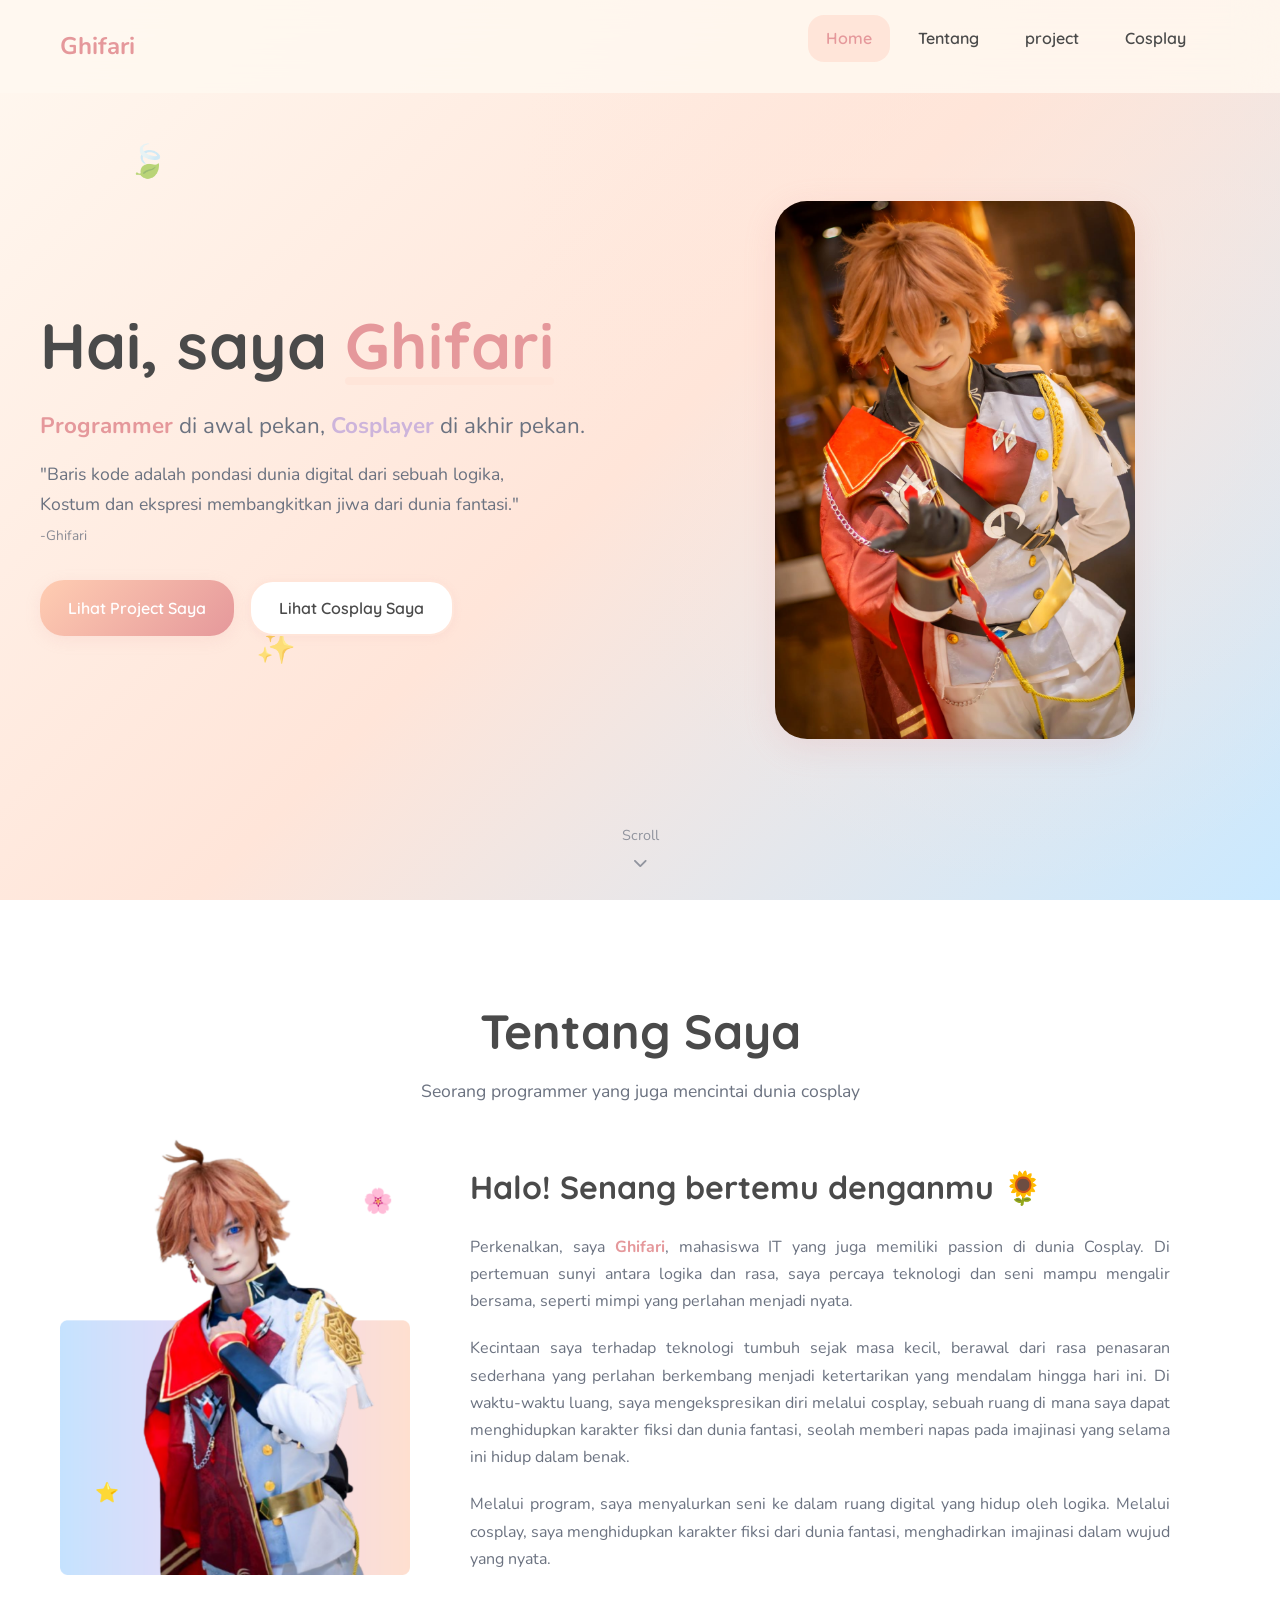
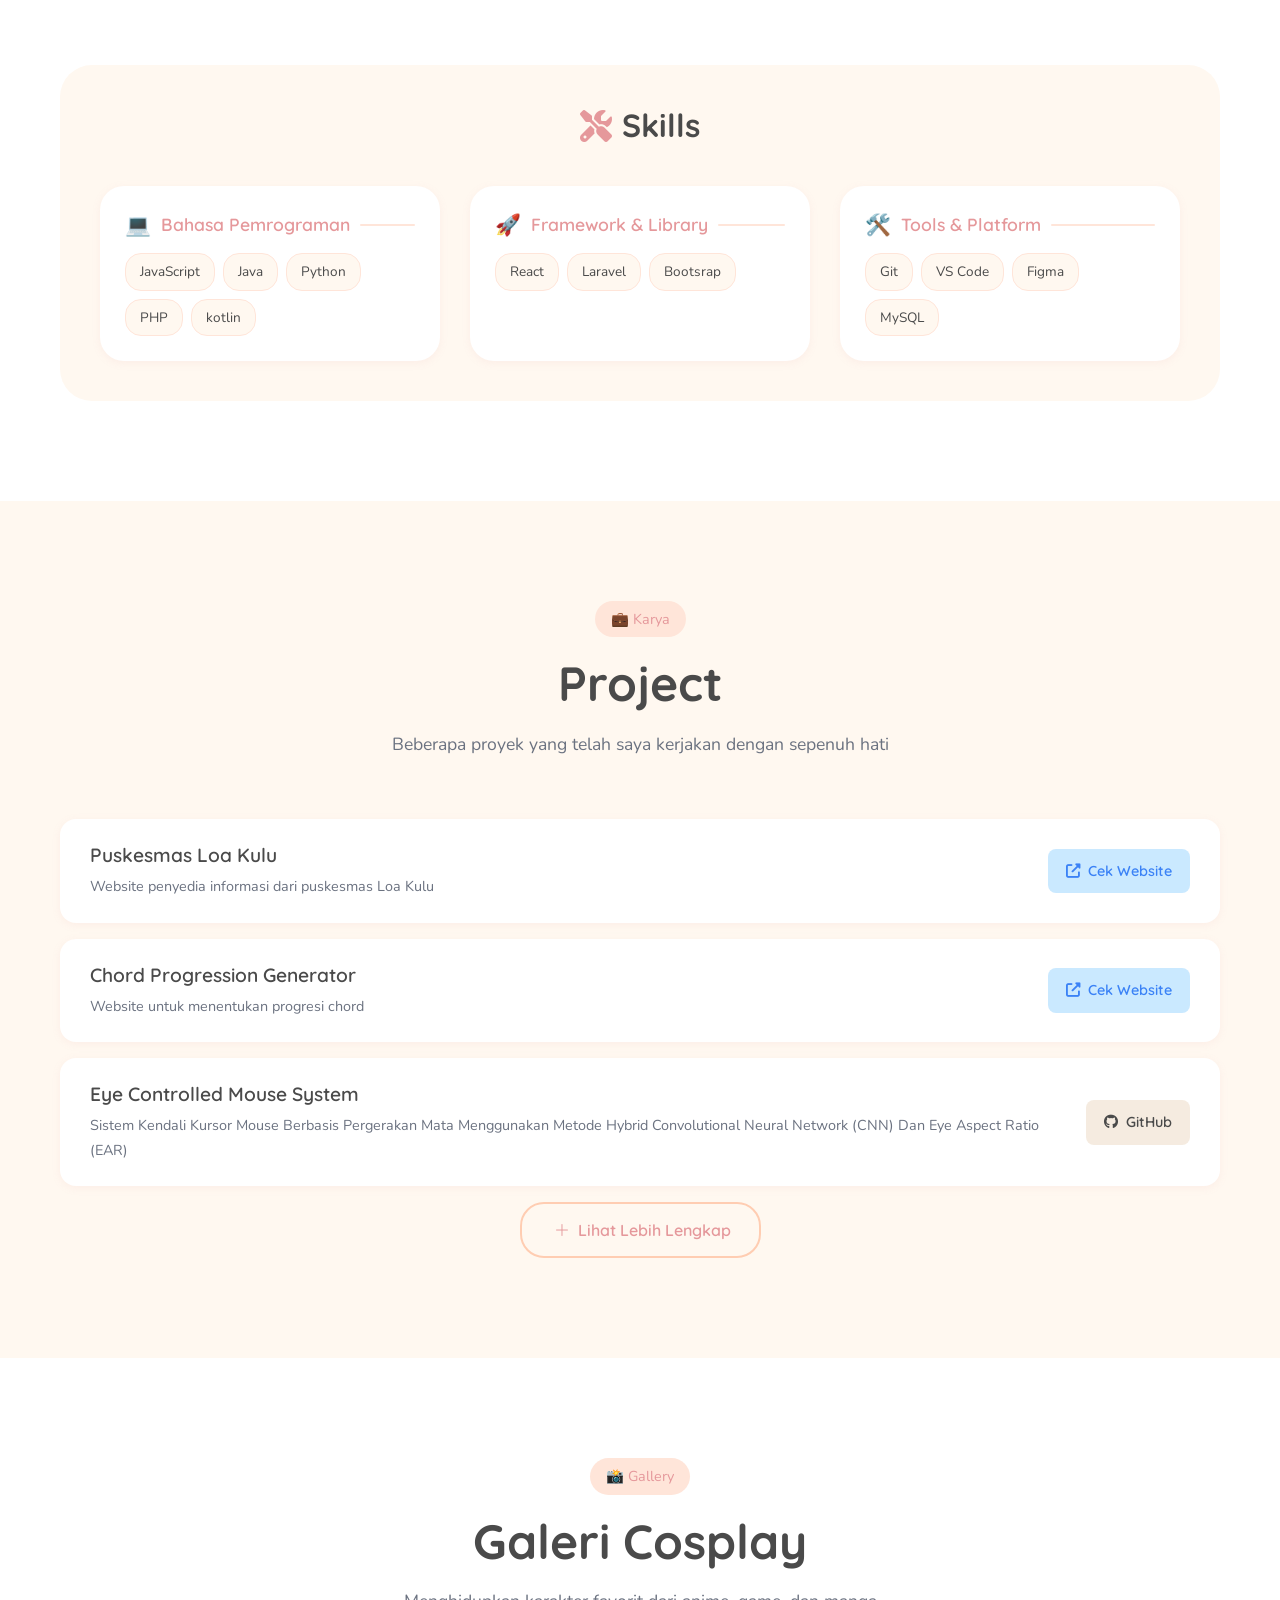
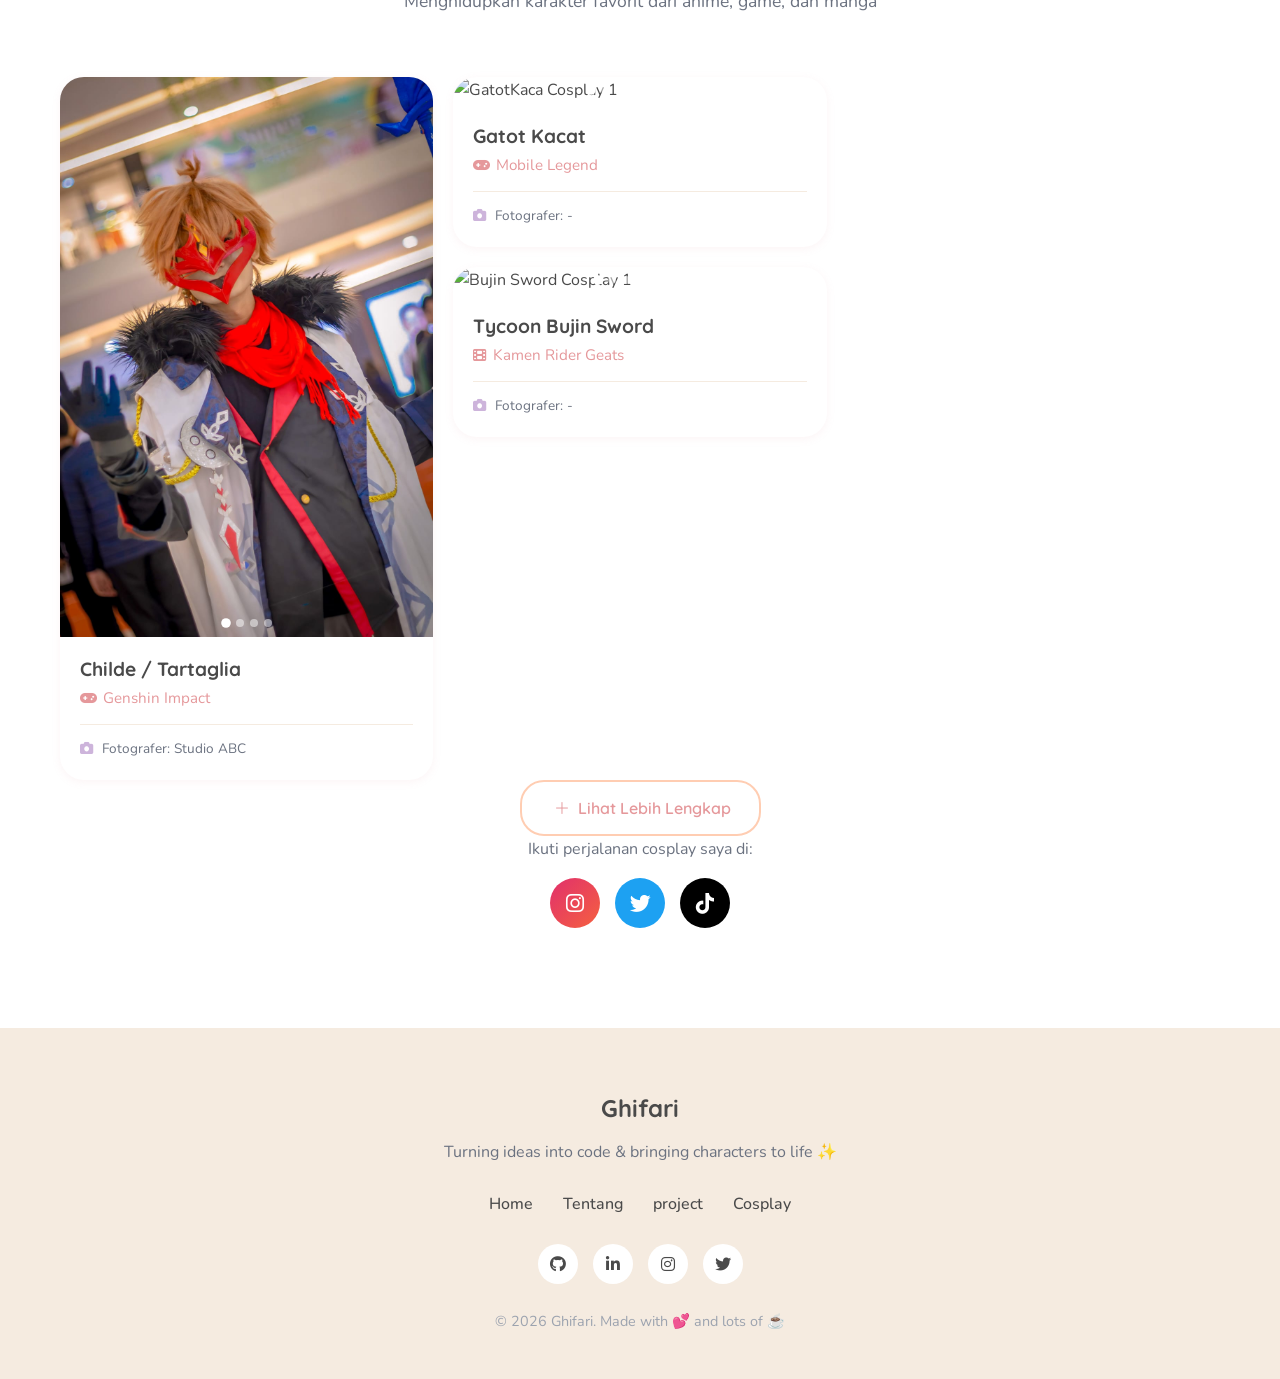
==== commit b2dc776e: "tambah sample foto di home" ====
--- a/index.html
+++ b/index.html
@@ -317,140 +317,142 @@
                 <p class="section-subtitle">Menghidupkan karakter favorit dari anime, game, dan manga</p>
             </div>
             
-            <!-- Cosplay gallery grid -->
-            <div class="cosplay-grid">
-                <!-- Cosplay Item 1 -->
-                <div class="cosplay-item animate-on-scroll">
-                    <div class="cosplay-frame">
-                        <div class="cosplay-image-placeholder">
-                            <span class="placeholder-icon">🎭</span>
-                            <span class="placeholder-text">Photo</span>
-                        </div>
-                        <div class="cosplay-overlay">
-                            <div class="cosplay-info">
-                                <h4 class="character-name">Anya Forger</h4>
-                                <p class="series-name">Spy x Family</p>
-                                <span class="event-tag">Comifuro 2024</span>
-                            </div>
-                        </div>
-                    </div>
-                </div>
-                
-                <!-- Cosplay Item 2 -->
-                <div class="cosplay-item tall animate-on-scroll">
-                    <div class="cosplay-frame">
-                        <div class="cosplay-image-placeholder">
-                            <span class="placeholder-icon">👘</span>
-                            <span class="placeholder-text">Photo</span>
-                        </div>
-                        <div class="cosplay-overlay">
-                            <div class="cosplay-info">
-                                <h4 class="character-name">Nezuko Kamado</h4>
-                                <p class="series-name">Demon Slayer</p>
-                                <span class="event-tag">Japan Festival</span>
-                            </div>
-                        </div>
-                    </div>
-                </div>
-                
-                <!-- Cosplay Item 3 -->
-                <div class="cosplay-item animate-on-scroll">
-                    <div class="cosplay-frame">
-                        <div class="cosplay-image-placeholder">
-                            <span class="placeholder-icon">⚔️</span>
-                            <span class="placeholder-text">Photo</span>
-                        </div>
-                        <div class="cosplay-overlay">
-                            <div class="cosplay-info">
-                                <h4 class="character-name">2B</h4>
-                                <p class="series-name">NieR: Automata</p>
-                                <span class="event-tag">Private Shoot</span>
-                            </div>
-                        </div>
-                    </div>
-                </div>
-                
-                <!-- Cosplay Item 4 -->
-                <div class="cosplay-item animate-on-scroll">
-                    <div class="cosplay-frame">
-                        <div class="cosplay-image-placeholder">
-                            <span class="placeholder-icon">🌸</span>
-                            <span class="placeholder-text">Photo</span>
-                        </div>
-                        <div class="cosplay-overlay">
-                            <div class="cosplay-info">
-                                <h4 class="character-name">Sakura Kinomoto</h4>
-                                <p class="series-name">Cardcaptor Sakura</p>
-                                <span class="event-tag">Anime Expo</span>
-                            </div>
-                        </div>
-                    </div>
-                </div>
-                
-                <!-- Cosplay Item 5 -->
-                <div class="cosplay-item wide animate-on-scroll">
-                    <div class="cosplay-frame">
-                        <div class="cosplay-image-placeholder">
-                            <span class="placeholder-icon">🎮</span>
-                            <span class="placeholder-text">Photo</span>
-                        </div>
-                        <div class="cosplay-overlay">
-                            <div class="cosplay-info">
-                                <h4 class="character-name">Raiden Shogun</h4>
-                                <p class="series-name">Genshin Impact</p>
-                                <span class="event-tag">Cosplay Summit</span>
-                            </div>
-                        </div>
-                    </div>
-                </div>
-                
-                <!-- Cosplay Item 6 -->
-                <div class="cosplay-item animate-on-scroll">
-                    <div class="cosplay-frame">
-                        <div class="cosplay-image-placeholder">
-                            <span class="placeholder-icon">🔮</span>
-                            <span class="placeholder-text">Photo</span>
-                        </div>
-                        <div class="cosplay-overlay">
-                            <div class="cosplay-info">
-                                <h4 class="character-name">Violet Evergarden</h4>
-                                <p class="series-name">Violet Evergarden</p>
-                                <span class="event-tag">Studio Shoot</span>
-                            </div>
-                        </div>
-                    </div>
-                </div>
-                
-                <!-- Cosplay Item 7 -->
-                <div class="cosplay-item animate-on-scroll">
-                    <div class="cosplay-frame">
-                        <div class="cosplay-image-placeholder">
-                            <span class="placeholder-icon">🎀</span>
-                            <span class="placeholder-text">Photo</span>
-                        </div>
-                        <div class="cosplay-overlay">
-                            <div class="cosplay-info">
-                                <h4 class="character-name">Miku Nakano</h4>
-                                <p class="series-name">Quintessential Quintuplets</p>
-                                <span class="event-tag">Comifuro 2025</span>
-                            </div>
-                        </div>
-                    </div>
-                </div>
-                
-                <!-- Cosplay Item 8 -->
-                <div class="cosplay-item tall animate-on-scroll">
-                    <div class="cosplay-frame">
-                        <div class="cosplay-image-placeholder">
-                            <span class="placeholder-icon">🌙</span>
-                            <span class="placeholder-text">Photo</span>
-                        </div>
-                        <div class="cosplay-overlay">
-                            <div class="cosplay-info">
-                                <h4 class="character-name">Sailor Moon</h4>
-                                <p class="series-name">Sailor Moon</p>
-                                <span class="event-tag">Classic Tribute</span>
-                            </div>
+            <div class="masonry-grid">
+                <div class="cosplay-card animate-on-scroll">
+                    <div class="cosplay-image-container">
+                        <div class="slideshow" data-interval="4000">
+                            <div class="slide active">
+                                <img src="Foto Cosplay/Childe1/image1.png" alt="Childe Cosplay 1">
+                            </div>
+                            <div class="slide">
+                                <img src="Foto Cosplay/Childe1/image2.png" alt="Childe Cosplay 2">
+                            </div>
+                            <div class="slide">
+                                <img src="Foto Cosplay/Childe1/image3.png" alt="Childe Cosplay 3">
+                            </div>
+                            <div class="slide">
+                                <img src="Foto Cosplay/Childe1/image4.png" alt="Childe Cosplay 4">
+                            </div>
+                        </div>
+                        <button class="slide-arrow prev" aria-label="Previous"><i class="fas fa-chevron-left"></i></button>
+                        <button class="slide-arrow next" aria-label="Next"><i class="fas fa-chevron-right"></i></button>
+                        <div class="slideshow-indicators">
+                            <span class="dot active"></span>
+                            <span class="dot"></span>
+                            <span class="dot"></span>
+                            <span class="dot"></span>
+                        </div>
+                    </div>
+                    <div class="cosplay-card-info">
+                        <h3 class="cosplay-character">Childe / Tartaglia</h3>
+                        <p class="cosplay-origin">
+                            <i class="fas fa-gamepad"></i> Genshin Impact
+                        </p>
+                        <div class="cosplay-photographer">
+                            <i class="fas fa-camera"></i>
+                            <span>Fotografer: Studio ABC</span>
+                        </div>
+                    </div>
+                </div>
+
+                <div class="cosplay-card animate-on-scroll">
+                    <div class="cosplay-image-container">
+                        <div class="slideshow" data-interval="4000">
+                            <div class="slide active">
+                                <img src="Foto Cosplay/GatotKaca/IMG_1644.jpg" alt="GatotKaca Cosplay 1">
+                            </div>
+                            <div class="slide">
+                                <img src="Foto Cosplay/GatotKaca/IMG_1647 (1).jpg" alt="GatotKaca Cosplay 2">
+                            </div>
+                            <div class="slide">
+                                <img src="Foto Cosplay/GatotKaca/IMG_1649.jpg" alt="GatotKaca Cosplay 3">
+                            </div>
+                            <div class="slide">
+                                <img src="Foto Cosplay/GatotKaca/IMG_1652.jpg" alt="GatotKaca Cosplay 4">
+                            </div>
+                            <div class="slide">
+                                <img src="Foto Cosplay/GatotKaca/IMG_1657.jpg" alt="GatotKaca Cosplay 5">
+                            </div>
+                             <div class="slide">
+                                <img src="Foto Cosplay/GatotKaca/IMG_1658.jpg" alt="GatotKaca Cosplay 6">
+                            </div>
+                             <div class="slide">
+                                <img src="Foto Cosplay/GatotKaca/IMG_1663.jpg" alt="GatotKaca Cosplay 7">
+                            </div>
+                             <div class="slide">
+                                <img src="Foto Cosplay/GatotKaca/IMG_1670.jpg" alt="GatotKaca Cosplay 8">
+                            </div>
+                        </div>
+                        <button class="slide-arrow prev" aria-label="Previous"><i class="fas fa-chevron-left"></i></button>
+                        <button class="slide-arrow next" aria-label="Next"><i class="fas fa-chevron-right"></i></button>
+                        <div class="slideshow-indicators">
+                            <span class="dot active"></span>
+                            <span class="dot"></span>
+                            <span class="dot"></span>
+                            <span class="dot"></span>
+                            <span class="dot"></span>
+                            <span class="dot"></span>
+                            <span class="dot"></span>
+                            <span class="dot"></span>
+                        </div>
+                    </div>
+                    <div class="cosplay-card-info">
+                        <h3 class="cosplay-character">Gatot Kacat</h3>
+                        <p class="cosplay-origin">
+                            <i class="fas fa-gamepad"></i> Mobile Legend
+                        </p>
+                        <div class="cosplay-photographer">
+                            <i class="fas fa-camera"></i>
+                            <span>Fotografer: -</span>
+                        </div>
+                    </div>
+                </div>
+
+                <div class="cosplay-card animate-on-scroll">
+                    <div class="cosplay-image-container">
+                        <div class="slideshow" data-interval="4000">
+                            <div class="slide active">
+                                <img src="Foto Cosplay/BujinSword/IMG_8125.JPG" alt="Bujin Sword Cosplay 1">
+                            </div>
+                            <div class="slide">
+                                <img src="Foto Cosplay/BujinSword/IMG_8130.JPG" alt="Bujin Sword Cosplay 2">
+                            </div>
+                             <div class="slide">
+                                <img src="Foto Cosplay/BujinSword/IMG_8132.JPG" alt="Bujin Sword Cosplay 3">
+                            </div>
+                             <div class="slide">
+                                <img src="Foto Cosplay/BujinSword/IMG_8135.JPG" alt="Bujin Sword Cosplay 4">
+                            </div>
+                             <div class="slide">
+                                <img src="Foto Cosplay/BujinSword/IMG_8137.JPG" alt="Bujin Sword Cosplay 5">
+                            </div>
+                             <div class="slide">
+                                <img src="Foto Cosplay/BujinSword/IMG_8141.JPG" alt="Bujin Sword Cosplay 6">
+                            </div>
+                             <div class="slide">
+                                <img src="Foto Cosplay/BujinSword/IMG_8143.JPG" alt="Bujin Sword Cosplay 7">
+                            </div>
+                        </div>
+                        <button class="slide-arrow prev" aria-label="Previous"><i class="fas fa-chevron-left"></i></button>
+                        <button class="slide-arrow next" aria-label="Next"><i class="fas fa-chevron-right"></i></button>
+                        <div class="slideshow-indicators">
+                            <span class="dot active"></span>
+                            <span class="dot"></span>
+                            <span class="dot"></span>
+                            <span class="dot"></span>
+                            <span class="dot"></span>
+                            <span class="dot"></span>
+                            <span class="dot"></span>
+                        </div>
+                    </div>
+                    <div class="cosplay-card-info">
+                        <h3 class="cosplay-character">Tycoon Bujin Sword</h3>
+                        <p class="cosplay-origin">
+                            <i class="fas fa-film"></i> Kamen Rider Geats
+                        </p>
+                        <div class="cosplay-photographer">
+                            <i class="fas fa-camera"></i>
+                            <span>Fotografer: -</span>
                         </div>
                     </div>
                 </div>
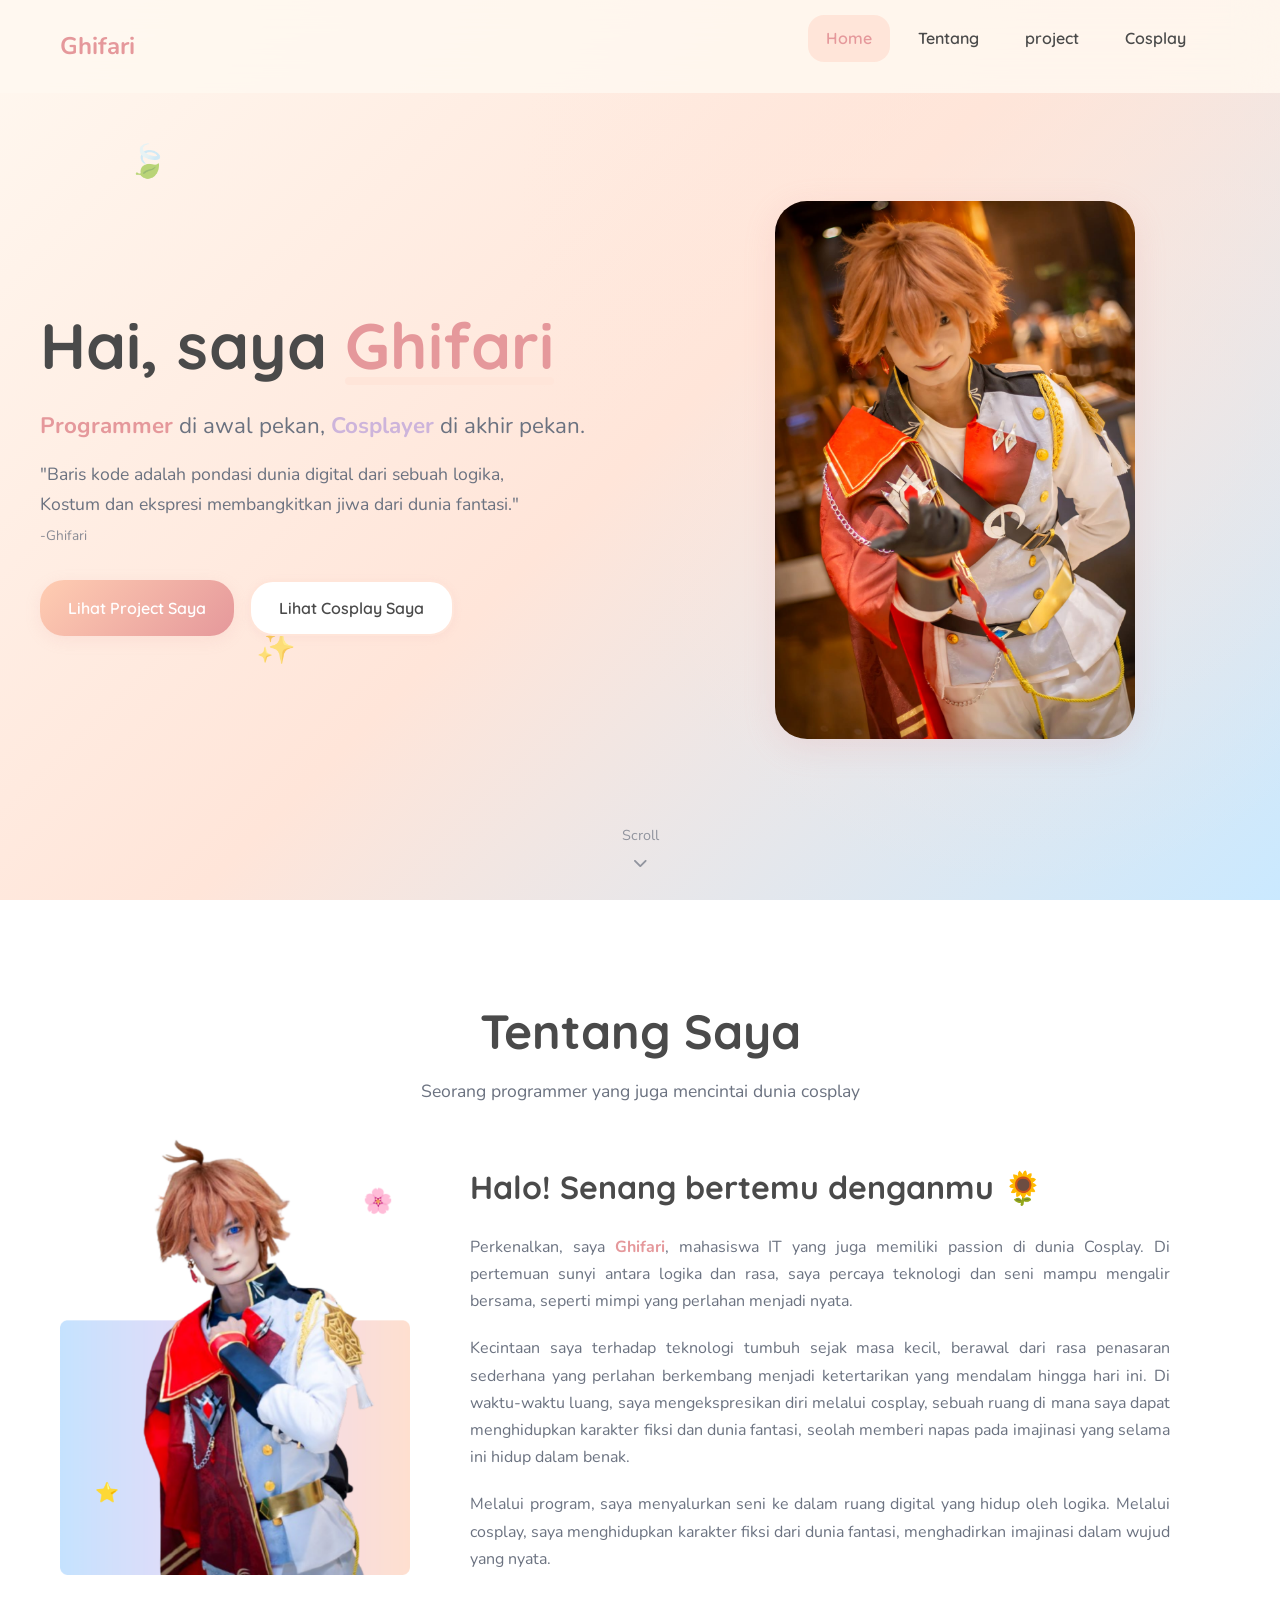
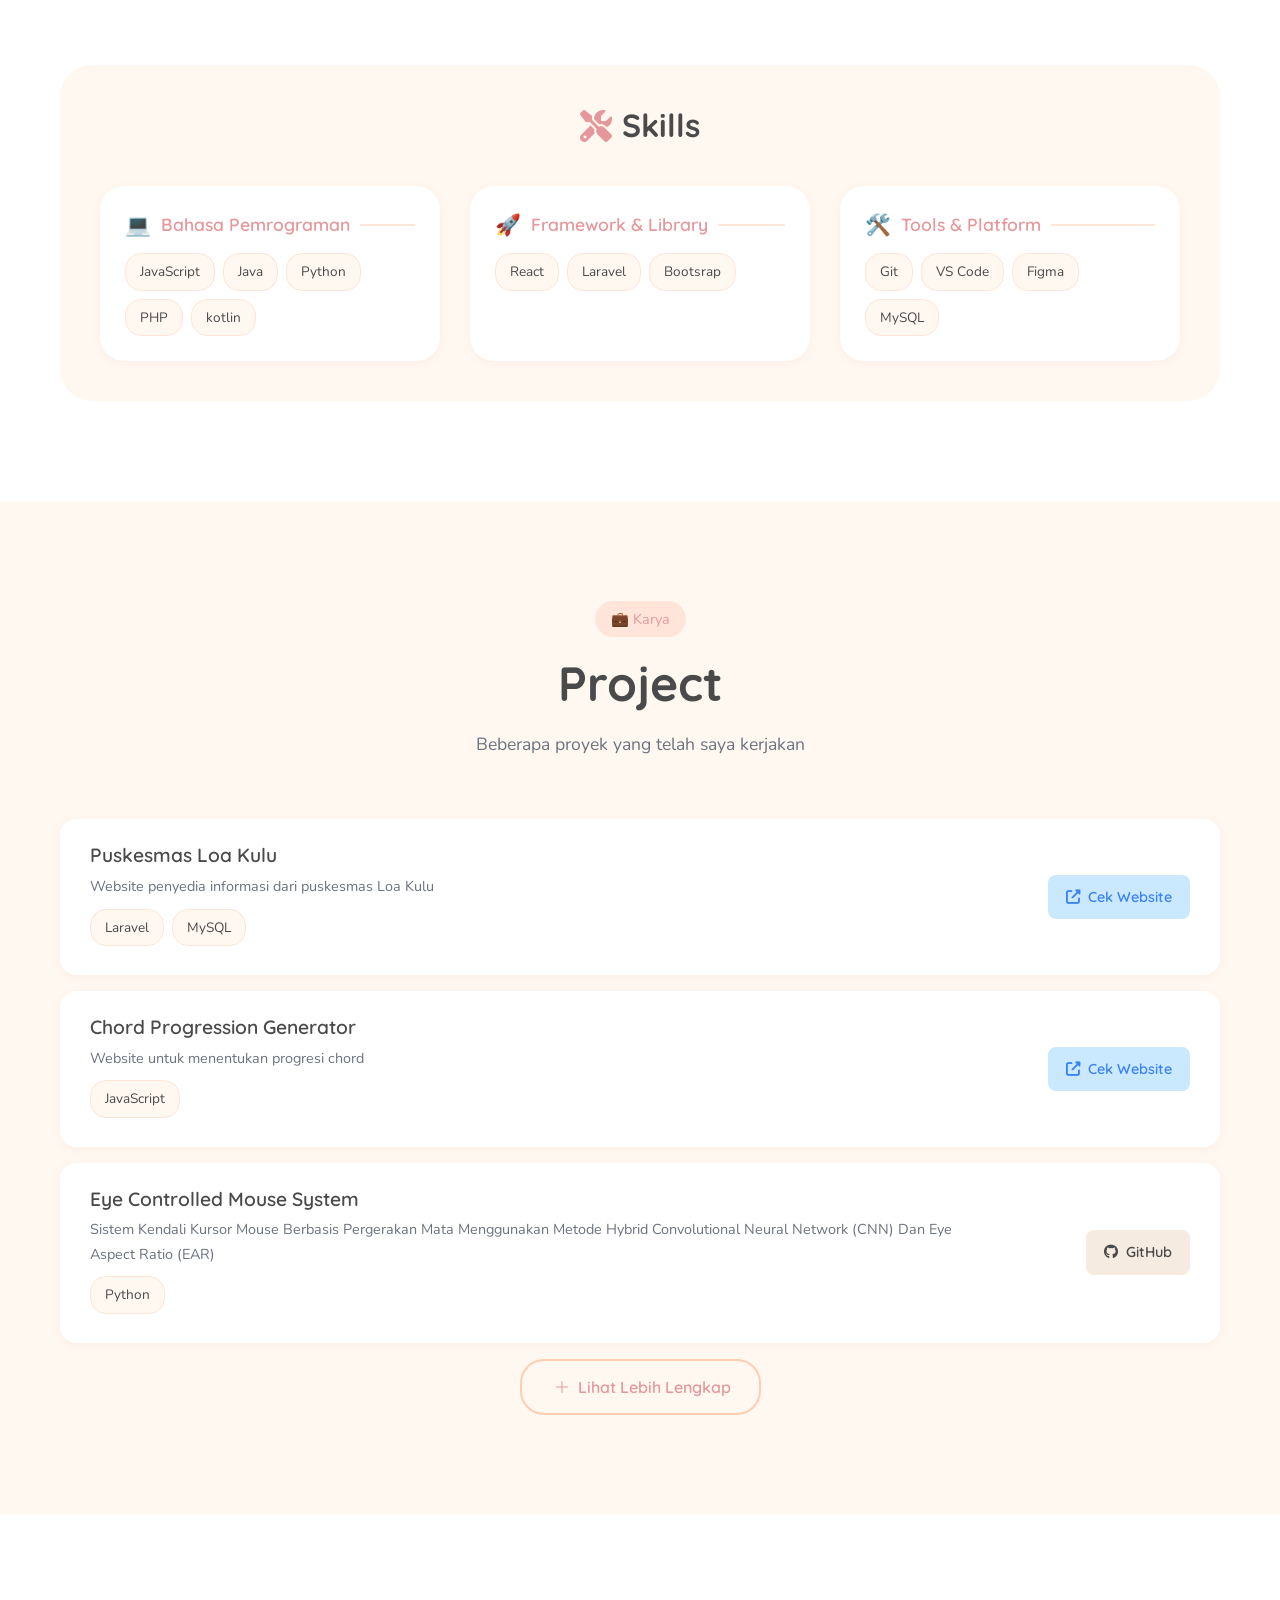
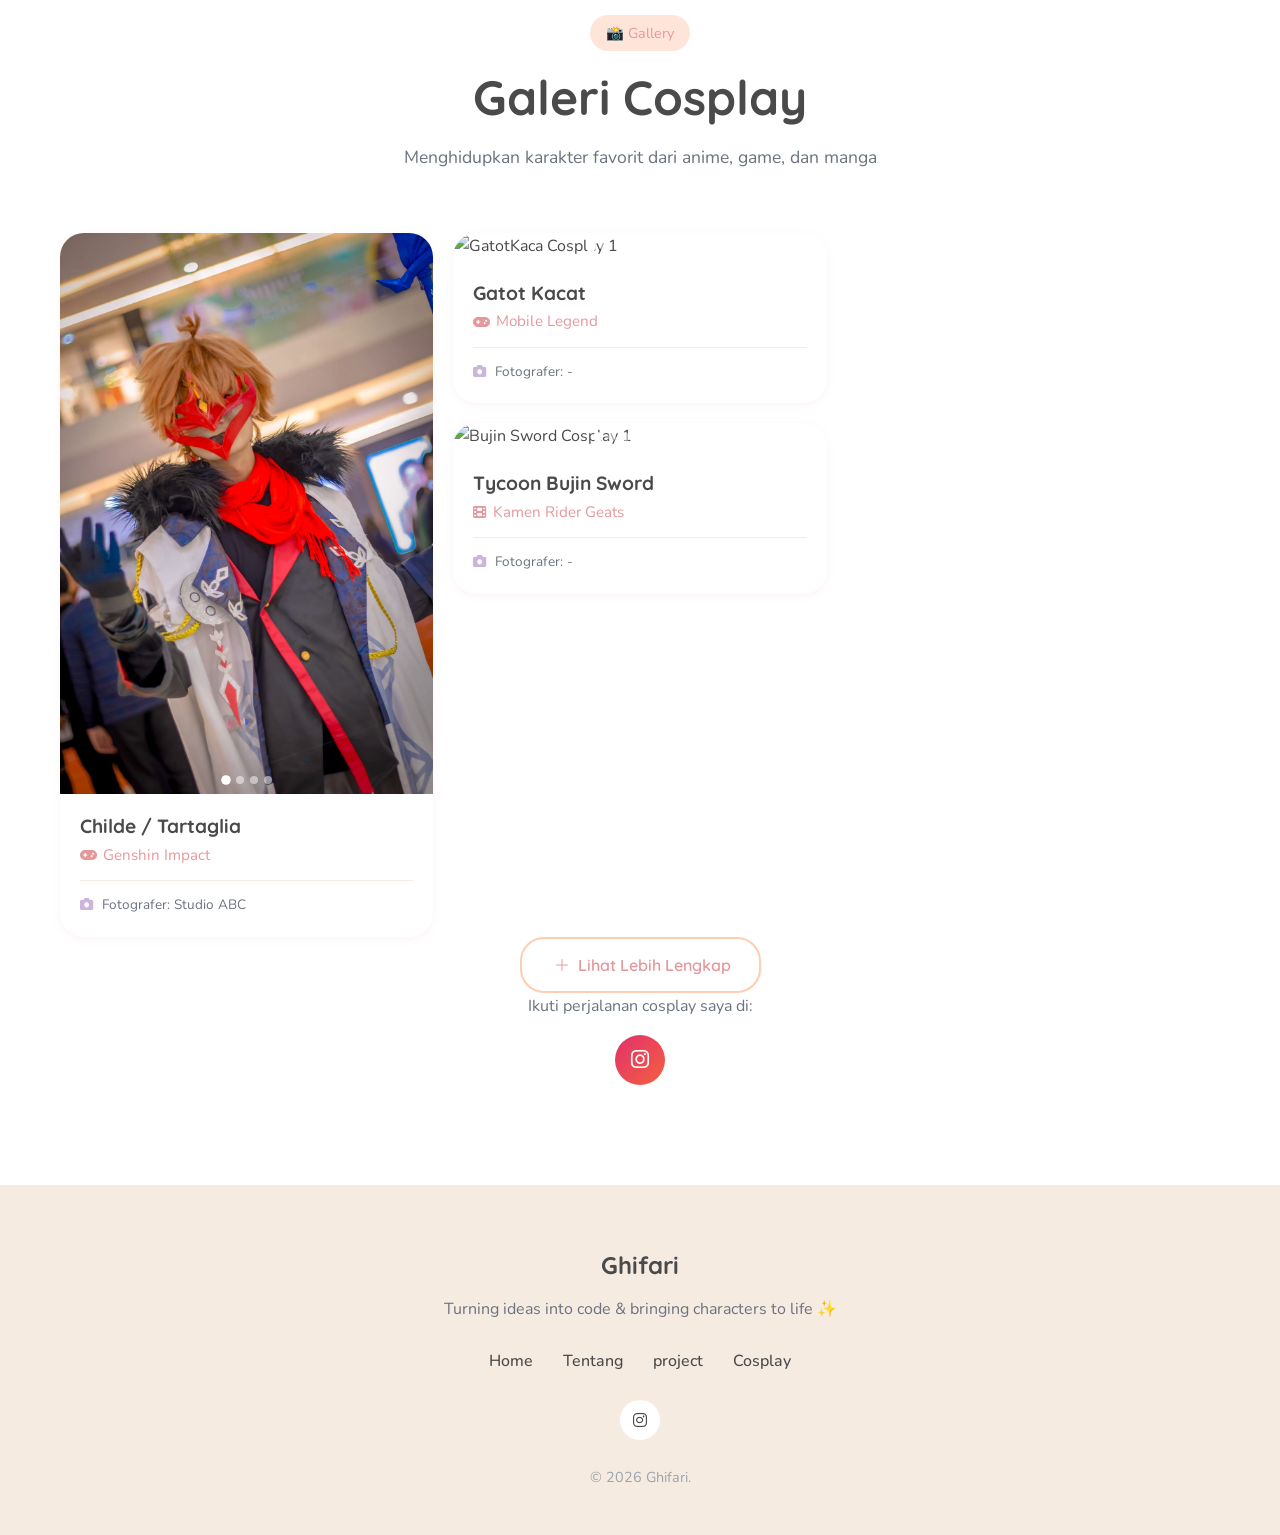
==== commit 04206a23: "optimisasi" ====
--- a/index.html
+++ b/index.html
@@ -254,7 +254,7 @@
             <div class="section-header">
                 <span class="section-tag">💼 Karya</span>
                 <h2 class="section-title">Project</h2>
-                <p class="section-subtitle">Beberapa proyek yang telah saya kerjakan dengan sepenuh hati</p>
+                <p class="section-subtitle">Beberapa proyek yang telah saya kerjakan</p>
             </div>
             
            <!-- Project Item 1 -->
@@ -262,6 +262,10 @@
                     <div class="project-info">
                         <h4 class="project-name">Puskesmas Loa Kulu</h4>
                         <p class="project-description">Website penyedia informasi dari puskesmas Loa Kulu</p>
+                        <div class="skill-tags" style="margin-top: 10px; margin-bottom: 5px;">
+                            <span class="skill-tag">Laravel</span>
+                            <span class="skill-tag">MySQL</span>
+                        </div>
                     </div>
                     <div class="project-links">
                         <a href="https://puskesmasloakulu.com/public/" class="project-link web" target="_blank">
@@ -275,6 +279,9 @@
                     <div class="project-info">
                         <h4 class="project-name">Chord Progression Generator</h4>
                         <p class="project-description">Website untuk menentukan progresi chord</p>
+                        <div class="skill-tags" style="margin-top: 10px; margin-bottom: 5px;">
+                            <span class="skill-tag">JavaScript</span>
+                        </div>
                     </div>
                     <div class="project-links">
                         <a href="https://chord-generator-self.vercel.app/" class="project-link web" target="_blank">
@@ -287,6 +294,9 @@
                     <div class="project-info">
                         <h4 class="project-name">Eye Controlled Mouse System</h4>
                         <p class="project-description">Sistem Kendali Kursor Mouse Berbasis Pergerakan Mata Menggunakan Metode Hybrid Convolutional Neural Network (CNN) Dan Eye Aspect Ratio (EAR)</p>
+                        <div class="skill-tags" style="margin-top: 10px; margin-bottom: 5px;">
+                            <span class="skill-tag">Python</span>
+                        </div>
                     </div>
                     <div class="project-links">
                         <a href="https://github.com/jifaa/Eye-Controlled-Mouse-System.git" class="project-link github" target="_blank">
@@ -318,7 +328,7 @@
             </div>
             
             <div class="masonry-grid">
-                <div class="cosplay-card animate-on-scroll">
+               <div class="cosplay-card animate-on-scroll">
                     <div class="cosplay-image-container">
                         <div class="slideshow" data-interval="4000">
                             <div class="slide active">
@@ -468,14 +478,8 @@
             <div class="cosplay-social animate-on-scroll">
                 <p class="social-text">Ikuti perjalanan cosplay saya di:</p>
                 <div class="social-links">
-                    <a href="#" class="social-link instagram" title="Instagram">
+                    <a href="https://www.instagram.com/thisghifari._/" class="social-link instagram" title="Instagram" target="_blank">
                         <i class="fab fa-instagram"></i>
-                    </a>
-                    <a href="#" class="social-link twitter" title="Twitter/X">
-                        <i class="fab fa-twitter"></i>
-                    </a>
-                    <a href="#" class="social-link tiktok" title="TikTok">
-                        <i class="fab fa-tiktok"></i>
                     </a>
                 </div>
             </div>
@@ -504,14 +508,11 @@
                 </div>
                 
                 <div class="footer-social">
-                    <a href="#" aria-label="GitHub"><i class="fab fa-github"></i></a>
-                    <a href="#" aria-label="LinkedIn"><i class="fab fa-linkedin-in"></i></a>
-                    <a href="#" aria-label="Instagram"><i class="fab fa-instagram"></i></a>
-                    <a href="#" aria-label="Twitter"><i class="fab fa-twitter"></i></a>
+                    <a href="https://www.instagram.com/thisghifari._/" aria-label="Instagram" target="_blank"><i class="fab fa-instagram"></i></a>
                 </div>
                 
                 <p class="footer-copyright">
-                    © 2026 Ghifari. Made with 💕 and lots of ☕
+                    © 2026 Ghifari.
                 </p>
             </div>
         </div>
@@ -524,6 +525,91 @@
 
     <!-- JavaScript -->
     <script src="script.js"></script>
+
+    <!-- Slideshow Script -->
+    <script>
+        // Slideshow functionality - berganti setiap 4 detik dengan kontrol manual
+        document.addEventListener('DOMContentLoaded', function() {
+            const slideshows = document.querySelectorAll('.slideshow');
+            
+            slideshows.forEach(slideshow => {
+                const slides = slideshow.querySelectorAll('.slide');
+                const container = slideshow.closest('.cosplay-image-container');
+                const dots = container.querySelectorAll('.slideshow-indicators .dot');
+                const prevBtn = container.querySelector('.slide-arrow.prev');
+                const nextBtn = container.querySelector('.slide-arrow.next');
+                
+                // Skip jika hanya ada 1 slide
+                if (slides.length <= 1) {
+                    if (prevBtn) prevBtn.style.display = 'none';
+                    if (nextBtn) nextBtn.style.display = 'none';
+                    return;
+                }
+                
+                let currentIndex = 0;
+                let autoPlayInterval;
+                const intervalTime = parseInt(slideshow.dataset.interval) || 4000;
+                
+                function showSlide(index) {
+                    // Handle wrap around
+                    if (index >= slides.length) index = 0;
+                    if (index < 0) index = slides.length - 1;
+                    currentIndex = index;
+                    
+                    // Remove active class from all slides and dots
+                    slides.forEach(slide => slide.classList.remove('active'));
+                    dots.forEach(dot => dot.classList.remove('active'));
+                    
+                    // Add active class to current slide and dot
+                    slides[currentIndex].classList.add('active');
+                    if (dots[currentIndex]) {
+                        dots[currentIndex].classList.add('active');
+                    }
+                }
+                
+                function nextSlide() {
+                    showSlide(currentIndex + 1);
+                }
+                
+                function prevSlide() {
+                    showSlide(currentIndex - 1);
+                }
+                
+                function resetAutoPlay() {
+                    clearInterval(autoPlayInterval);
+                    autoPlayInterval = setInterval(nextSlide, intervalTime);
+                }
+                
+                // Arrow button click events
+                if (prevBtn) {
+                    prevBtn.addEventListener('click', function(e) {
+                        e.preventDefault();
+                        prevSlide();
+                        resetAutoPlay();
+                    });
+                }
+                
+                if (nextBtn) {
+                    nextBtn.addEventListener('click', function(e) {
+                        e.preventDefault();
+                        nextSlide();
+                        resetAutoPlay();
+                    });
+                }
+                
+                // Dot click events
+                dots.forEach((dot, index) => {
+                    dot.addEventListener('click', function() {
+                        showSlide(index);
+                        resetAutoPlay();
+                    });
+                });
+                
+                // Auto-play slideshow
+                autoPlayInterval = setInterval(nextSlide, intervalTime);
+            });
+        });
+    </script>
     <script src="https://cdn.jsdelivr.net/npm/@popperjs/core@2.11.8/dist/umd/popper.min.js" integrity="sha384-I7E8VVD/ismYTF4hNIPjVp/Zjvgyol6VFvRkX/vR+Vc4jQkC+hVqc2pM8ODewa9r" crossorigin="anonymous"></script>
 <script src="https://cdn.jsdelivr.net/npm/bootstrap@5.3.8/dist/js/bootstrap.min.js" integrity="sha384-G/EV+4j2dNv+tEPo3++6LCgdCROaejBqfUeNjuKAiuXbjrxilcCdDz6ZAVfHWe1Y" crossorigin="anonymous"></script>
 </body>
--- a/style.css
+++ b/style.css
@@ -1732,12 +1732,16 @@
     font-size: 0.9rem;
     color: var(--color-text-light);
     margin: 0;
+    padding-right: 70px;
 }
 
 .project-links {
     display: flex;
     gap: 10px;
     flex-shrink: 0;
+    margin-left: auto;
+    justify-content: flex-end;
+    align-items: center;
 }
 
 .project-link {
@@ -1774,6 +1778,8 @@
 .project-link.github {
     background: var(--color-cream-dark);
     color: var(--color-text);
+    order: 10;
+    margin-left: auto;
 }
 
 .project-link.github:hover {
@@ -1828,10 +1834,11 @@
     .project-links {
         width: 100%;
         flex-wrap: wrap;
+        justify-content: flex-end;
     }
     
     .project-link {
-        flex: 1;
+        flex: 0 1 auto;
         justify-content: center;
         min-width: 120px;
     }
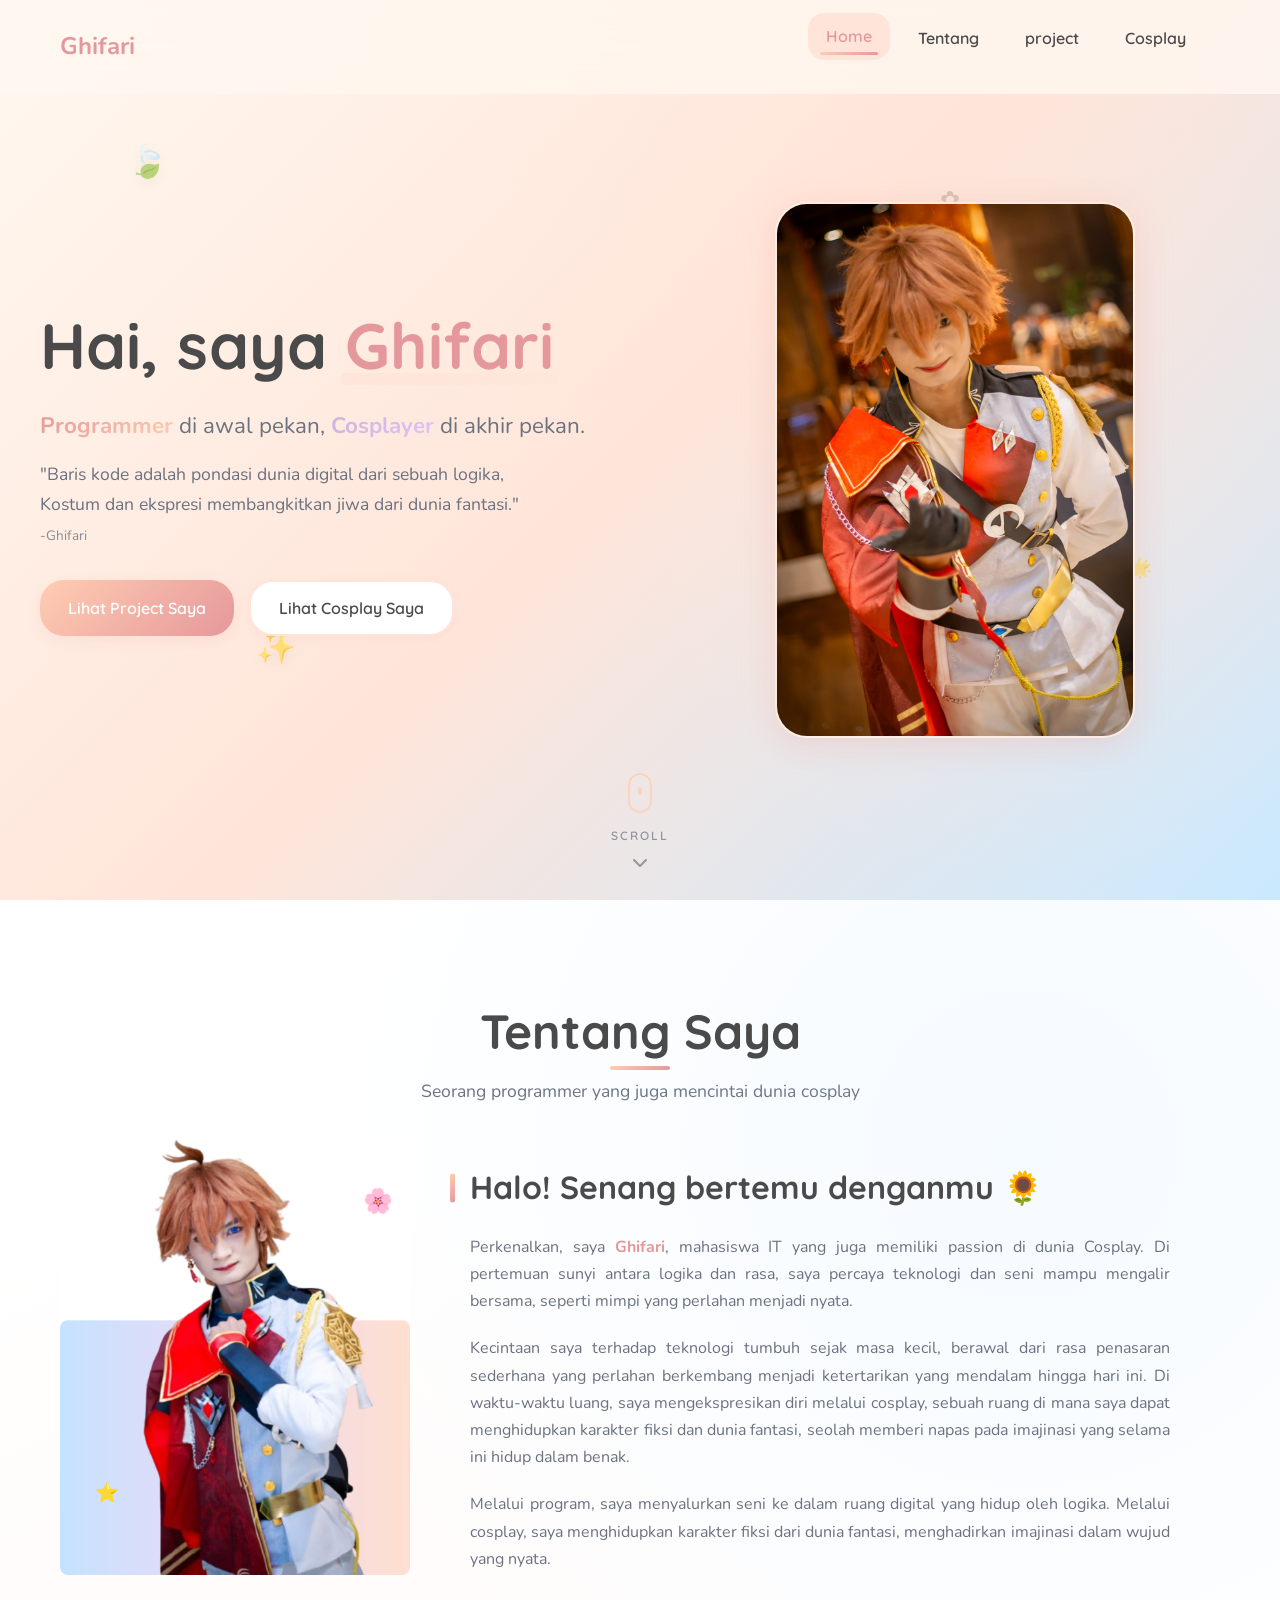
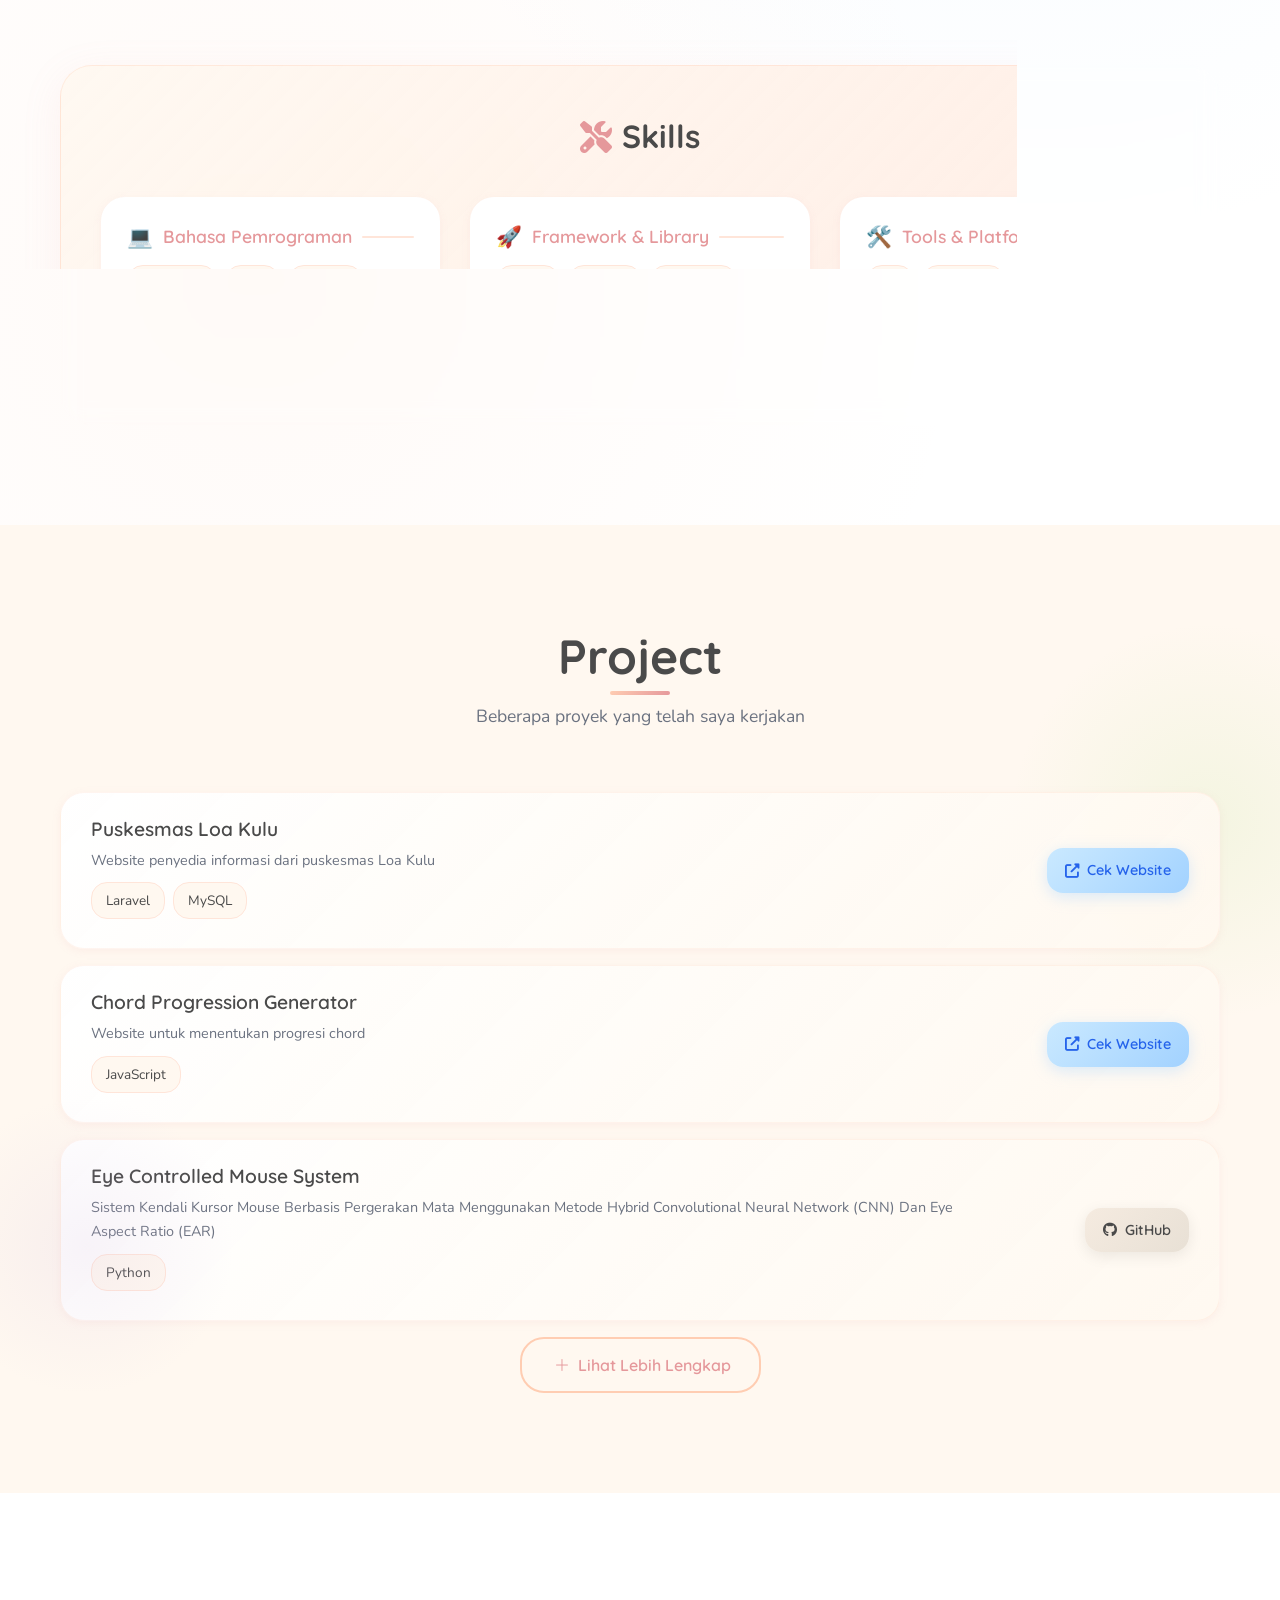
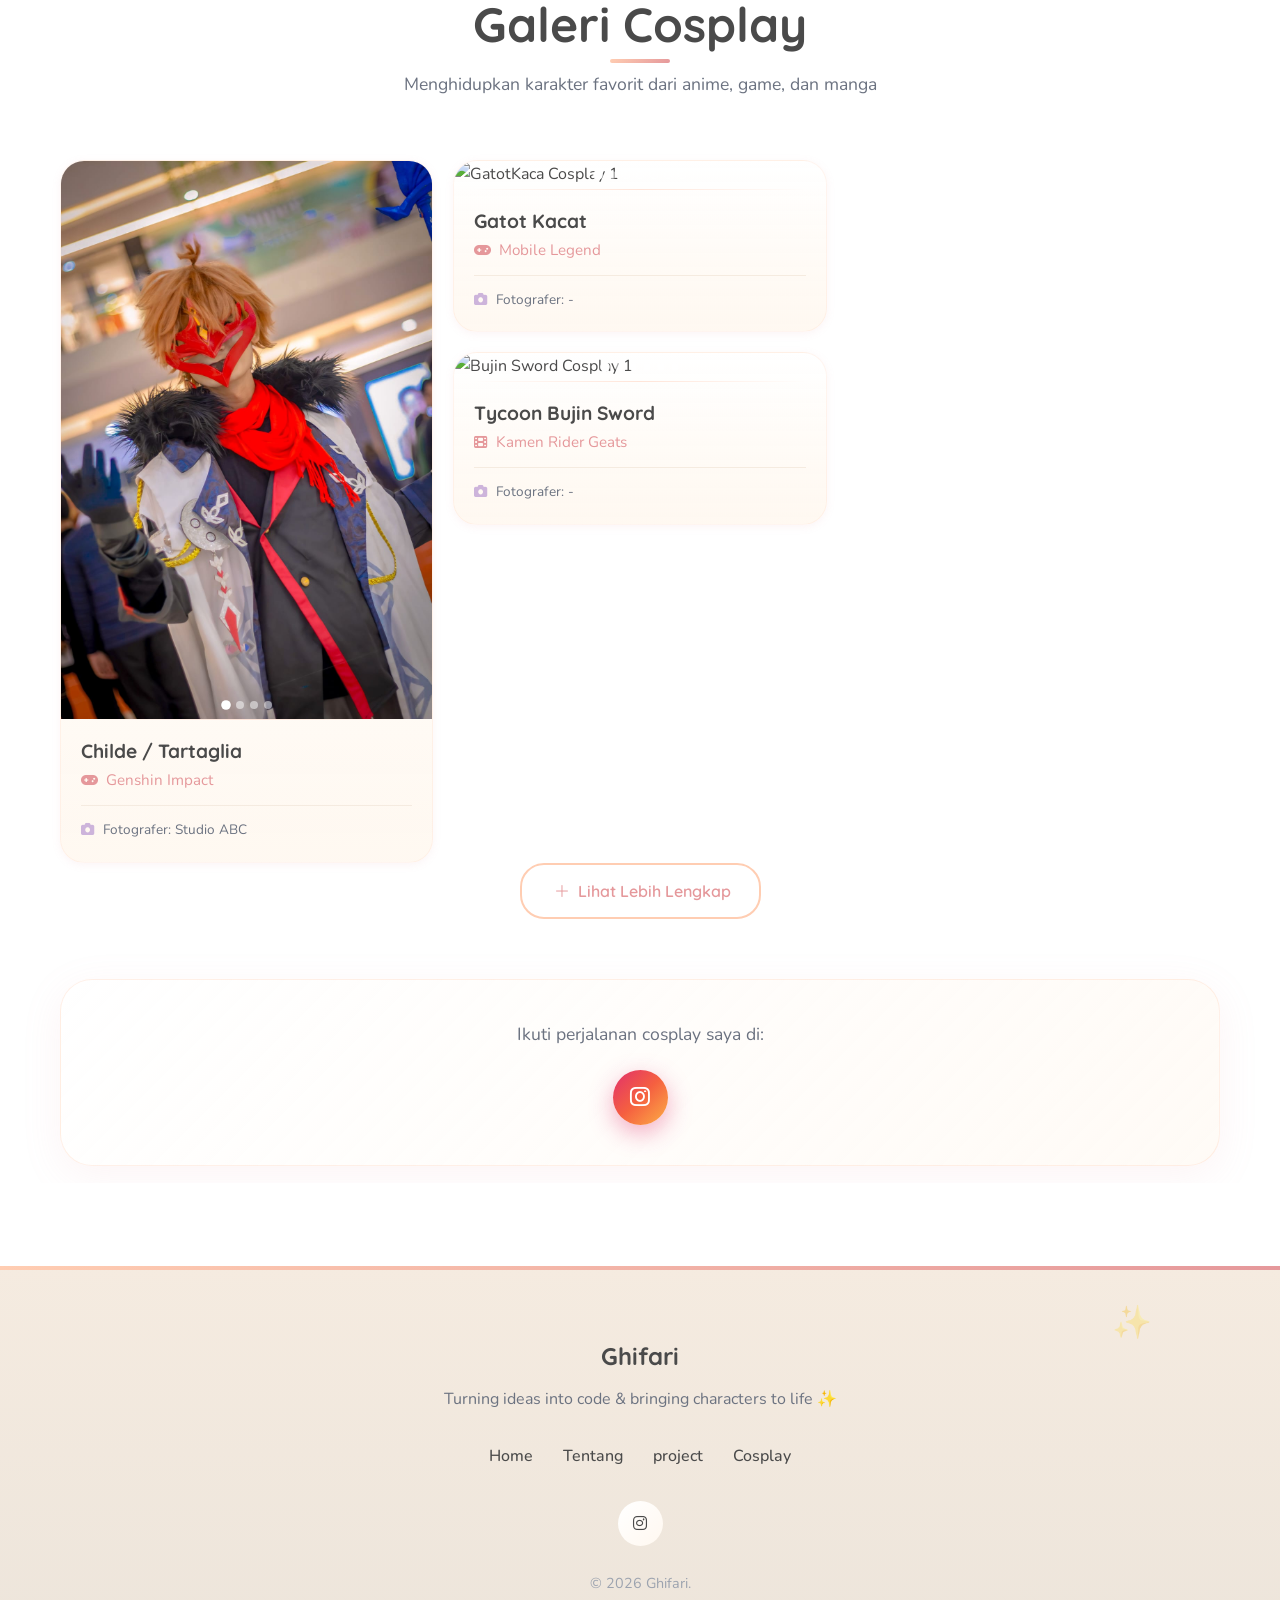
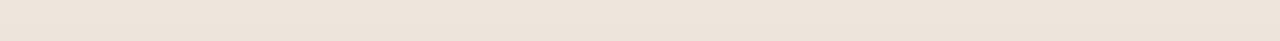
==== commit d0c89c18: "optimisasi UI UX" ====
--- a/index.html
+++ b/index.html
@@ -252,7 +252,6 @@
         <div class="container">
             <!-- Section header -->
             <div class="section-header">
-                <span class="section-tag">💼 Karya</span>
                 <h2 class="section-title">Project</h2>
                 <p class="section-subtitle">Beberapa proyek yang telah saya kerjakan</p>
             </div>
@@ -322,7 +321,7 @@
         <div class="container">
             <!-- Section header -->
             <div class="section-header">
-                <span class="section-tag">📸 Gallery</span>
+            
                 <h2 class="section-title">Galeri Cosplay</h2>
                 <p class="section-subtitle">Menghidupkan karakter favorit dari anime, game, dan manga</p>
             </div>
@@ -377,9 +376,7 @@
                             <div class="slide">
                                 <img src="Foto Cosplay/GatotKaca/IMG_1649.jpg" alt="GatotKaca Cosplay 3">
                             </div>
-                            <div class="slide">
-                                <img src="Foto Cosplay/GatotKaca/IMG_1652.jpg" alt="GatotKaca Cosplay 4">
-                            </div>
+
                             <div class="slide">
                                 <img src="Foto Cosplay/GatotKaca/IMG_1657.jpg" alt="GatotKaca Cosplay 5">
                             </div>
@@ -397,7 +394,6 @@
                         <button class="slide-arrow next" aria-label="Next"><i class="fas fa-chevron-right"></i></button>
                         <div class="slideshow-indicators">
                             <span class="dot active"></span>
-                            <span class="dot"></span>
                             <span class="dot"></span>
                             <span class="dot"></span>
                             <span class="dot"></span>
@@ -433,9 +429,7 @@
                              <div class="slide">
                                 <img src="Foto Cosplay/BujinSword/IMG_8135.JPG" alt="Bujin Sword Cosplay 4">
                             </div>
-                             <div class="slide">
-                                <img src="Foto Cosplay/BujinSword/IMG_8137.JPG" alt="Bujin Sword Cosplay 5">
-                            </div>
+ 
                              <div class="slide">
                                 <img src="Foto Cosplay/BujinSword/IMG_8141.JPG" alt="Bujin Sword Cosplay 6">
                             </div>
@@ -447,7 +441,6 @@
                         <button class="slide-arrow next" aria-label="Next"><i class="fas fa-chevron-right"></i></button>
                         <div class="slideshow-indicators">
                             <span class="dot active"></span>
-                            <span class="dot"></span>
                             <span class="dot"></span>
                             <span class="dot"></span>
                             <span class="dot"></span>
--- a/style.css
+++ b/style.css
@@ -40,6 +40,13 @@
     --shadow-md: 0 4px 16px rgba(229, 152, 155, 0.15);
     --shadow-lg: 0 8px 32px rgba(229, 152, 155, 0.2);
     --shadow-hover: 0 12px 40px rgba(229, 152, 155, 0.25);
+    --shadow-glow: 0 0 30px rgba(255, 205, 178, 0.4);
+    --shadow-card-hover: 0 20px 50px rgba(229, 152, 155, 0.3);
+    
+    /* Glassmorphism */
+    --glass-bg: rgba(255, 255, 255, 0.7);
+    --glass-border: rgba(255, 255, 255, 0.5);
+    --glass-blur: blur(20px);
     
     /* Typography */
     --font-primary: 'Nunito', sans-serif;
@@ -85,6 +92,21 @@
     color: var(--color-text);
     background-color: var(--color-cream);
     overflow-x: hidden;
+    transition: background-color 0.3s ease;
+}
+
+/* Page load animation */
+body.loaded {
+    animation: fadeInPage 0.6s ease-out;
+}
+
+@keyframes fadeInPage {
+    from {
+        opacity: 0;
+    }
+    to {
+        opacity: 1;
+    }
 }
 
 /* Custom Scrollbar */
@@ -159,18 +181,26 @@
 .highlight {
     color: var(--color-peach-dark);
     position: relative;
+    display: inline-block;
 }
 
 .highlight::after {
     content: '';
     position: absolute;
-    bottom: 0;
-    left: 0;
-    width: 100%;
-    height: 8px;
-    background: var(--color-peach-light);
+    bottom: 2px;
+    left: -4px;
+    right: -4px;
+    height: 12px;
+    background: linear-gradient(135deg, var(--color-peach-light) 0%, rgba(255, 229, 217, 0.6) 100%);
     z-index: -1;
     border-radius: 4px;
+    transform: skewX(-3deg);
+    transition: all 0.3s ease;
+}
+
+.highlight:hover::after {
+    height: 100%;
+    bottom: 0;
 }
 
 /* ============================================
@@ -195,12 +225,35 @@
     background: var(--gradient-button);
     color: var(--color-white);
     box-shadow: var(--shadow-md);
+    position: relative;
+    overflow: hidden;
+    z-index: 1;
+}
+
+.btn-primary::before {
+    content: '';
+    position: absolute;
+    top: 0;
+    left: -100%;
+    width: 100%;
+    height: 100%;
+    background: linear-gradient(90deg, transparent, rgba(255,255,255,0.3), transparent);
+    transition: left 0.5s ease;
+    z-index: -1;
+}
+
+.btn-primary:hover::before {
+    left: 100%;
 }
 
 .btn-primary:hover {
-    transform: translateY(-3px);
-    box-shadow: var(--shadow-hover);
+    transform: translateY(-4px) scale(1.02);
+    box-shadow: var(--shadow-hover), var(--shadow-glow);
     color: var(--color-white);
+}
+
+.btn-primary:active {
+    transform: translateY(-1px) scale(0.98);
 }
 
 .btn-secondary {
@@ -208,24 +261,74 @@
     color: var(--color-text);
     box-shadow: var(--shadow-sm);
     border: 2px solid var(--color-peach-light);
+    position: relative;
+    overflow: hidden;
+}
+
+.btn-secondary::after {
+    content: '';
+    position: absolute;
+    bottom: 0;
+    left: 0;
+    width: 100%;
+    height: 0;
+    background: var(--color-peach-light);
+    transition: height 0.3s ease;
+    z-index: -1;
+}
+
+.btn-secondary:hover::after {
+    height: 100%;
 }
 
 .btn-secondary:hover {
-    background: var(--color-peach-light);
-    transform: translateY(-3px);
+    background: transparent;
+    transform: translateY(-4px) scale(1.02);
     color: var(--color-text);
+    border-color: var(--color-peach);
+}
+
+.btn-secondary:active {
+    transform: translateY(-1px) scale(0.98);
 }
 
 .btn-outline {
     background: transparent;
     color: var(--color-peach-dark);
     border: 2px solid var(--color-peach);
+    position: relative;
+    overflow: hidden;
+}
+
+.btn-outline::before {
+    content: '';
+    position: absolute;
+    top: 50%;
+    left: 50%;
+    width: 0;
+    height: 0;
+    background: var(--gradient-button);
+    border-radius: 50%;
+    transition: all 0.4s ease;
+    transform: translate(-50%, -50%);
+    z-index: -1;
+}
+
+.btn-outline:hover::before {
+    width: 300px;
+    height: 300px;
 }
 
 .btn-outline:hover {
-    background: var(--color-peach-light);
-    color: var(--color-text);
-    transform: translateY(-3px);
+    background: transparent;
+    color: var(--color-white);
+    transform: translateY(-4px) scale(1.02);
+    border-color: transparent;
+    box-shadow: var(--shadow-md);
+}
+
+.btn-outline:active {
+    transform: translateY(-1px) scale(0.98);
 }
 
 /* ============================================
@@ -238,15 +341,18 @@
     right: 0;
     z-index: 1000;
     padding: 15px 0;
-    background: rgba(255, 248, 240, 0.85);
-    backdrop-filter: blur(20px);
-    -webkit-backdrop-filter: blur(20px);
+    background: rgba(255, 248, 240, 0.8);
+    backdrop-filter: blur(25px);
+    -webkit-backdrop-filter: blur(25px);
     transition: all var(--transition-normal);
+    border-bottom: 1px solid rgba(255, 205, 178, 0);
 }
 
 .navbar.scrolled {
     padding: 10px 0;
-    box-shadow: var(--shadow-sm);
+    box-shadow: 0 4px 30px rgba(229, 152, 155, 0.15);
+    background: rgba(255, 248, 240, 0.95);
+    border-bottom: 1px solid rgba(255, 205, 178, 0.3);
 }
 
 .nav-container {
@@ -292,12 +398,33 @@
     color: var(--color-text);
     border-radius: var(--radius-md);
     transition: all var(--transition-fast);
+    position: relative;
+    overflow: hidden;
+}
+
+.nav-link::before {
+    content: '';
+    position: absolute;
+    bottom: 5px;
+    left: 50%;
+    width: 0;
+    height: 3px;
+    background: var(--gradient-button);
+    border-radius: 2px;
+    transition: all 0.3s ease;
+    transform: translateX(-50%);
+}
+
+.nav-link:hover::before,
+.nav-link.active::before {
+    width: calc(100% - 24px);
 }
 
 .nav-link:hover,
 .nav-link.active {
     background: var(--color-peach-light);
     color: var(--color-peach-dark);
+    transform: translateY(-2px);
 }
 
 /* Mobile Navigation Toggle */
@@ -375,6 +502,13 @@
     font-size: 2rem;
     opacity: 0.6;
     animation: float 6s ease-in-out infinite;
+    filter: drop-shadow(0 4px 8px rgba(0,0,0,0.1));
+    transition: transform 0.3s ease;
+}
+
+.floating-leaf:hover {
+    transform: scale(1.3) rotate(15deg);
+    opacity: 1;
 }
 
 .leaf-1 {
@@ -393,6 +527,37 @@
     bottom: 25%;
     left: 20%;
     animation-delay: 4s;
+}
+
+/* Additional decorative elements */
+.hero-decorations::before {
+    content: '✿';
+    position: absolute;
+    top: 20%;
+    right: 25%;
+    font-size: 1.5rem;
+    opacity: 0.4;
+    animation: floatRotate 8s ease-in-out infinite;
+}
+
+.hero-decorations::after {
+    content: '🌟';
+    position: absolute;
+    bottom: 35%;
+    right: 10%;
+    font-size: 1.2rem;
+    opacity: 0.5;
+    animation: twinkle 2s ease-in-out infinite;
+}
+
+@keyframes floatRotate {
+    0%, 100% { transform: translateY(0) rotate(0deg); }
+    50% { transform: translateY(-15px) rotate(180deg); }
+}
+
+@keyframes twinkle {
+    0%, 100% { opacity: 0.5; transform: scale(1); }
+    50% { opacity: 1; transform: scale(1.2); }
 }
 
 @keyframes float {
@@ -481,10 +646,18 @@
 .typing-text {
     color: var(--color-peach-dark);
     font-weight: 700;
+    position: relative;
+    background: linear-gradient(135deg, var(--color-peach-dark) 0%, var(--color-peach) 100%);
+    -webkit-background-clip: text;
+    -webkit-text-fill-color: transparent;
+    background-clip: text;
 }
 
 .typing-text.accent {
-    color: var(--color-lavender);
+    background: linear-gradient(135deg, var(--color-lavender) 0%, var(--color-lavender-light) 100%);
+    -webkit-background-clip: text;
+    -webkit-text-fill-color: transparent;
+    background-clip: text;
 }
 
 .hero-description {
@@ -510,14 +683,26 @@
 .illustration-frame {
     width: 63%;
     height: 100%;
-    background: transparent;
+    background: linear-gradient(135deg, rgba(255,255,255,0.9) 0%, rgba(255,248,240,0.8) 100%);
     border-radius: var(--radius-xl);
-    box-shadow: var(--shadow-lg);
+    box-shadow: 
+        var(--shadow-lg),
+        inset 0 1px 1px rgba(255,255,255,0.8),
+        0 0 40px rgba(255, 205, 178, 0.2);
     overflow: hidden;
     position: relative;
     padding: 0;
-    border: none;
-    margin: 0 auto; 
+    border: 2px solid rgba(255, 205, 178, 0.3);
+    margin: 0 auto;
+    transition: all 0.5s ease;
+}
+
+.illustration-frame:hover {
+    transform: translateY(-10px) scale(1.02);
+    box-shadow: 
+        var(--shadow-hover),
+        inset 0 1px 1px rgba(255,255,255,0.8),
+        0 0 60px rgba(255, 205, 178, 0.4);
 }
 
 /* Cozy Room Illustration Placeholder */
@@ -640,10 +825,54 @@
     color: var(--color-text-light);
     font-size: 0.9rem;
     opacity: 0.7;
+    cursor: pointer;
+    transition: all 0.3s ease;
+}
+
+.scroll-indicator:hover {
+    opacity: 1;
+    color: var(--color-peach-dark);
+}
+
+.scroll-indicator span {
+    font-family: var(--font-heading);
+    font-weight: 600;
+    letter-spacing: 2px;
+    text-transform: uppercase;
+    font-size: 0.75rem;
 }
 
 .scroll-indicator i {
     animation: bounce 2s infinite;
+    font-size: 1rem;
+}
+
+.scroll-indicator::before {
+    content: '';
+    width: 24px;
+    height: 40px;
+    border: 2px solid var(--color-peach);
+    border-radius: 12px;
+    position: relative;
+    margin-bottom: 5px;
+}
+
+.scroll-indicator::after {
+    content: '';
+    width: 4px;
+    height: 8px;
+    background: var(--color-peach);
+    border-radius: 2px;
+    position: absolute;
+    bottom: 75px;
+    left: 50%;
+    transform: translateX(-50%);
+    animation: scrollMouse 2s infinite;
+}
+
+@keyframes scrollMouse {
+    0%, 100% { opacity: 1; transform: translateX(-50%) translateY(0); }
+    50% { opacity: 0.3; transform: translateX(-50%) translateY(10px); }
 }
 
 @keyframes bounce {
@@ -667,16 +896,39 @@
 
 .section-tag {
     display: inline-block;
-    padding: 6px 16px;
-    background: var(--color-peach-light);
+    padding: 8px 20px;
+    background: linear-gradient(135deg, var(--color-peach-light) 0%, rgba(255, 229, 217, 0.8) 100%);
     border-radius: var(--radius-lg);
     font-size: 0.9rem;
     color: var(--color-peach-dark);
     margin-bottom: 15px;
+    box-shadow: 0 4px 15px rgba(229, 152, 155, 0.15);
+    border: 1px solid rgba(255, 205, 178, 0.3);
+    backdrop-filter: blur(10px);
+    animation: tagFloat 3s ease-in-out infinite;
+}
+
+@keyframes tagFloat {
+    0%, 100% { transform: translateY(0); }
+    50% { transform: translateY(-5px); }
 }
 
 .section-title {
     margin-bottom: 15px;
+    position: relative;
+    display: inline-block;
+}
+
+.section-title::after {
+    content: '';
+    position: absolute;
+    bottom: -8px;
+    left: 50%;
+    transform: translateX(-50%);
+    width: 60px;
+    height: 4px;
+    background: var(--gradient-button);
+    border-radius: 2px;
 }
 
 .section-subtitle {
@@ -691,6 +943,21 @@
    ============================================ */
 .about {
     background: var(--color-white);
+    position: relative;
+    overflow: hidden;
+}
+
+.about::before {
+    content: '';
+    position: absolute;
+    top: 0;
+    left: 0;
+    right: 0;
+    bottom: 0;
+    background: 
+        radial-gradient(circle at 20% 80%, rgba(255, 205, 178, 0.1) 0%, transparent 50%),
+        radial-gradient(circle at 80% 20%, rgba(162, 210, 255, 0.1) 0%, transparent 50%);
+    pointer-events: none;
 }
 
 .about-content {
@@ -698,6 +965,8 @@
     grid-template-columns: 350px 1fr;
     gap: 60px;
     margin-bottom: 60px;
+    position: relative;
+    z-index: 1;
 }
 
 /* Profile Card */
@@ -794,6 +1063,20 @@
 .about-heading {
     margin-bottom: 25px;
     color: var(--color-text);
+    position: relative;
+    display: inline-block;
+}
+
+.about-heading::before {
+    content: '';
+    position: absolute;
+    left: -20px;
+    top: 50%;
+    transform: translateY(-50%);
+    width: 5px;
+    height: 70%;
+    background: var(--gradient-button);
+    border-radius: 3px;
 }
 
 .about-paragraph {
@@ -808,9 +1091,36 @@
 
 /* Skills Section */
 .skills-section {
-    background: var(--color-cream);
-    padding: 40px;
+    background: linear-gradient(135deg, rgba(255, 248, 240, 0.9) 0%, rgba(255, 229, 217, 0.7) 100%);
+    padding: 50px 40px;
     border-radius: var(--radius-xl);
+    backdrop-filter: blur(10px);
+    border: 1px solid rgba(255, 205, 178, 0.3);
+    box-shadow: 0 10px 40px rgba(229, 152, 155, 0.1);
+    position: relative;
+    overflow: hidden;
+}
+
+.skills-section::before {
+    content: '';
+    position: absolute;
+    top: -50%;
+    right: -20%;
+    width: 300px;
+    height: 300px;
+    background: radial-gradient(circle, rgba(162, 210, 255, 0.2) 0%, transparent 70%);
+    pointer-events: none;
+}
+
+.skills-section::after {
+    content: '';
+    position: absolute;
+    bottom: -30%;
+    left: -10%;
+    width: 250px;
+    height: 250px;
+    background: radial-gradient(circle, rgba(205, 180, 219, 0.2) 0%, transparent 70%);
+    pointer-events: none;
 }
 
 .skills-title {
@@ -838,11 +1148,30 @@
     border-radius: var(--radius-lg);
     box-shadow: var(--shadow-sm);
     transition: all var(--transition-normal);
+    border: 1px solid transparent;
+    position: relative;
+    overflow: hidden;
+}
+
+.skill-category::before {
+    content: '';
+    position: absolute;
+    top: 0;
+    left: 0;
+    width: 4px;
+    height: 0;
+    background: var(--gradient-button);
+    transition: height 0.4s ease;
+}
+
+.skill-category:hover::before {
+    height: 100%;
 }
 
 .skill-category:hover {
-    transform: translateY(-5px);
-    box-shadow: var(--shadow-md);
+    transform: translateY(-8px) scale(1.02);
+    box-shadow: var(--shadow-card-hover);
+    border-color: rgba(255, 205, 178, 0.3);
 }
 
 .category-title {
@@ -871,11 +1200,31 @@
     color: var(--color-text);
     border: 1px solid var(--color-peach-light);
     transition: all var(--transition-fast);
+    cursor: default;
+    position: relative;
+    overflow: hidden;
+}
+
+.skill-tag::before {
+    content: '';
+    position: absolute;
+    top: 0;
+    left: -100%;
+    width: 100%;
+    height: 100%;
+    background: linear-gradient(90deg, transparent, rgba(255, 205, 178, 0.5), transparent);
+    transition: left 0.5s ease;
+}
+
+.skill-tag:hover::before {
+    left: 100%;
 }
 
 .skill-tag:hover {
     background: var(--color-peach-light);
     border-color: var(--color-peach);
+    transform: translateY(-2px) scale(1.05);
+    box-shadow: 0 4px 12px rgba(229, 152, 155, 0.2);
 }
 
 /* ============================================
@@ -883,6 +1232,30 @@
    ============================================ */
 .portfolio {
     background: var(--color-cream);
+    position: relative;
+    overflow: hidden;
+}
+
+.portfolio::before {
+    content: '';
+    position: absolute;
+    top: 10%;
+    right: -10%;
+    width: 400px;
+    height: 400px;
+    background: radial-gradient(circle, rgba(181, 228, 140, 0.15) 0%, transparent 70%);
+    pointer-events: none;
+}
+
+.portfolio::after {
+    content: '';
+    position: absolute;
+    bottom: 10%;
+    left: -5%;
+    width: 300px;
+    height: 300px;
+    background: radial-gradient(circle, rgba(205, 180, 219, 0.15) 0%, transparent 70%);
+    pointer-events: none;
 }
 
 /* Portfolio Filters */
@@ -1147,11 +1520,19 @@
 /* Cosplay Social */
 .cosplay-social {
     text-align: center;
+    margin-top: 60px;
+    padding: 40px;
+    background: linear-gradient(135deg, rgba(255,255,255,0.8) 0%, rgba(255,248,240,0.6) 100%);
+    border-radius: var(--radius-xl);
+    backdrop-filter: blur(10px);
+    border: 1px solid rgba(255, 205, 178, 0.3);
+    box-shadow: 0 10px 40px rgba(229, 152, 155, 0.1);
 }
 
 .social-text {
     color: var(--color-text-light);
-    margin-bottom: 15px;
+    margin-bottom: 20px;
+    font-size: 1.1rem;
 }
 
 .social-links {
@@ -1161,24 +1542,55 @@
 }
 
 .social-link {
-    width: 50px;
-    height: 50px;
+    width: 55px;
+    height: 55px;
     border-radius: var(--radius-full);
     display: flex;
     align-items: center;
     justify-content: center;
-    font-size: 1.3rem;
+    font-size: 1.4rem;
     color: var(--color-white);
-    transition: all var(--transition-normal);
-}
-
-.social-link.instagram { background: linear-gradient(135deg, #E1306C, #F56040); }
-.social-link.twitter { background: #1DA1F2; }
-.social-link.tiktok { background: #000; }
+    transition: all 0.4s cubic-bezier(0.25, 0.46, 0.45, 0.94);
+    position: relative;
+    overflow: hidden;
+}
+
+.social-link::before {
+    content: '';
+    position: absolute;
+    top: 0;
+    left: 0;
+    width: 100%;
+    height: 100%;
+    background: rgba(255,255,255,0.2);
+    transform: translateY(100%);
+    transition: transform 0.3s ease;
+}
+
+.social-link:hover::before {
+    transform: translateY(0);
+}
+
+.social-link.instagram { 
+    background: linear-gradient(135deg, #E1306C, #F56040, #FCAF45); 
+    box-shadow: 0 8px 25px rgba(225, 48, 108, 0.4);
+}
+.social-link.twitter { 
+    background: linear-gradient(135deg, #1DA1F2, #0d8ecf); 
+    box-shadow: 0 8px 25px rgba(29, 161, 242, 0.4);
+}
+.social-link.tiktok { 
+    background: linear-gradient(135deg, #000, #25F4EE, #FE2C55); 
+    box-shadow: 0 8px 25px rgba(0, 0, 0, 0.3);
+}
 
 .social-link:hover {
-    transform: translateY(-5px) scale(1.1);
+    transform: translateY(-8px) scale(1.15) rotate(5deg);
     color: var(--color-white);
+}
+
+.social-link.instagram:hover {
+    box-shadow: 0 15px 40px rgba(225, 48, 108, 0.5);
 }
 
 /* ============================================
@@ -1344,12 +1756,36 @@
    FOOTER
    ============================================ */
 .footer {
-    background: var(--color-cream-dark);
-    padding: 60px 0 30px;
+    background: linear-gradient(180deg, var(--color-cream-dark) 0%, #ede5db 100%);
+    padding: 70px 0 30px;
+    position: relative;
+    overflow: hidden;
+}
+
+.footer::before {
+    content: '';
+    position: absolute;
+    top: 0;
+    left: 0;
+    right: 0;
+    height: 4px;
+    background: var(--gradient-button);
+}
+
+.footer::after {
+    content: '✨';
+    position: absolute;
+    top: 30px;
+    right: 10%;
+    font-size: 2rem;
+    opacity: 0.3;
+    animation: twinkle 2s ease-in-out infinite;
 }
 
 .footer-content {
     text-align: center;
+    position: relative;
+    z-index: 1;
 }
 
 .footer-brand {
@@ -1379,11 +1815,28 @@
 .footer-nav a {
     color: var(--color-text);
     font-weight: 500;
-    transition: color var(--transition-fast);
+    transition: all var(--transition-fast);
+    position: relative;
+    padding: 5px 0;
+}
+
+.footer-nav a::after {
+    content: '';
+    position: absolute;
+    bottom: 0;
+    left: 0;
+    width: 0;
+    height: 2px;
+    background: var(--gradient-button);
+    transition: width 0.3s ease;
 }
 
 .footer-nav a:hover {
     color: var(--color-peach-dark);
+}
+
+.footer-nav a:hover::after {
+    width: 100%;
 }
 
 .footer-social {
@@ -1394,21 +1847,49 @@
 }
 
 .footer-social a {
-    width: 40px;
-    height: 40px;
-    background: var(--color-white);
+    width: 45px;
+    height: 45px;
+    background: linear-gradient(135deg, var(--color-white) 0%, var(--color-cream) 100%);
     border-radius: var(--radius-full);
     display: flex;
     align-items: center;
     justify-content: center;
     color: var(--color-text);
-    transition: all var(--transition-normal);
+    transition: all 0.4s cubic-bezier(0.25, 0.46, 0.45, 0.94);
+    position: relative;
+    overflow: hidden;
+}
+
+.footer-social a::before {
+    content: '';
+    position: absolute;
+    top: 0;
+    left: 0;
+    width: 100%;
+    height: 100%;
+    background: var(--gradient-button);
+    opacity: 0;
+    transition: opacity 0.3s ease;
+}
+
+.footer-social a:hover::before {
+    opacity: 1;
+}
+
+.footer-social a i {
+    position: relative;
+    z-index: 1;
+    transition: transform 0.3s ease;
 }
 
 .footer-social a:hover {
-    background: var(--color-peach-light);
-    color: var(--color-peach-dark);
-    transform: translateY(-3px);
+    color: var(--color-white);
+    transform: translateY(-5px) scale(1.1) rotate(5deg);
+    box-shadow: 0 10px 30px rgba(229, 152, 155, 0.4);
+}
+
+.footer-social a:hover i {
+    transform: scale(1.2);
 }
 
 .footer-copyright {
@@ -1423,8 +1904,8 @@
     position: fixed;
     bottom: 30px;
     right: 30px;
-    width: 50px;
-    height: 50px;
+    width: 55px;
+    height: 55px;
     background: var(--gradient-button);
     border: none;
     border-radius: var(--radius-full);
@@ -1433,19 +1914,64 @@
     cursor: pointer;
     opacity: 0;
     visibility: hidden;
-    transition: all var(--transition-normal);
-    box-shadow: var(--shadow-md);
+    transition: all 0.4s cubic-bezier(0.25, 0.46, 0.45, 0.94);
+    box-shadow: 0 8px 30px rgba(229, 152, 155, 0.4);
     z-index: 999;
+    overflow: hidden;
+}
+
+.back-to-top::before {
+    content: '';
+    position: absolute;
+    top: 50%;
+    left: 50%;
+    width: 0;
+    height: 0;
+    background: rgba(255,255,255,0.3);
+    border-radius: 50%;
+    transition: all 0.4s ease;
+    transform: translate(-50%, -50%);
+}
+
+.back-to-top:hover::before {
+    width: 100px;
+    height: 100px;
 }
 
 .back-to-top.visible {
     opacity: 1;
     visibility: visible;
+    animation: bounceIn 0.5s ease;
+}
+
+@keyframes bounceIn {
+    0% { transform: scale(0); }
+    50% { transform: scale(1.2); }
+    100% { transform: scale(1); }
 }
 
 .back-to-top:hover {
-    transform: translateY(-5px);
-    box-shadow: var(--shadow-lg);
+    transform: translateY(-8px) scale(1.1);
+    box-shadow: 0 15px 40px rgba(229, 152, 155, 0.5);
+}
+
+.back-to-top:active {
+    transform: translateY(-4px) scale(0.95);
+}
+
+.back-to-top i {
+    position: relative;
+    z-index: 1;
+    transition: transform 0.3s ease;
+}
+
+.back-to-top:hover i {
+    animation: arrowBounce 0.6s ease infinite;
+}
+
+@keyframes arrowBounce {
+    0%, 100% { transform: translateY(0); }
+    50% { transform: translateY(-4px); }
 }
 
 /* ============================================
@@ -1494,13 +2020,134 @@
 /* Scroll animations */
 .animate-on-scroll {
     opacity: 0;
-    transform: translateY(40px);
-    transition: all 0.8s ease;
+    transform: translateY(50px);
+    transition: all 0.8s cubic-bezier(0.25, 0.46, 0.45, 0.94);
 }
 
 .animate-on-scroll.animated {
     opacity: 1;
     transform: translateY(0);
+}
+
+/* Stagger animation delays */
+.animate-on-scroll:nth-child(1) { transition-delay: 0s; }
+.animate-on-scroll:nth-child(2) { transition-delay: 0.1s; }
+.animate-on-scroll:nth-child(3) { transition-delay: 0.2s; }
+.animate-on-scroll:nth-child(4) { transition-delay: 0.3s; }
+.animate-on-scroll:nth-child(5) { transition-delay: 0.4s; }
+.animate-on-scroll:nth-child(6) { transition-delay: 0.5s; }
+
+/* Alternative animation - slide from left */
+.animate-slide-left {
+    opacity: 0;
+    transform: translateX(-50px);
+    transition: all 0.8s cubic-bezier(0.25, 0.46, 0.45, 0.94);
+}
+
+.animate-slide-left.animated {
+    opacity: 1;
+    transform: translateX(0);
+}
+
+/* Alternative animation - slide from right */
+.animate-slide-right {
+    opacity: 0;
+    transform: translateX(50px);
+    transition: all 0.8s cubic-bezier(0.25, 0.46, 0.45, 0.94);
+}
+
+.animate-slide-right.animated {
+    opacity: 1;
+    transform: translateX(0);
+}
+
+/* Scale up animation */
+.animate-scale {
+    opacity: 0;
+    transform: scale(0.9);
+    transition: all 0.6s cubic-bezier(0.25, 0.46, 0.45, 0.94);
+}
+
+.animate-scale.animated {
+    opacity: 1;
+    transform: scale(1);
+}
+
+/* ============================================
+   ADDITIONAL MICRO-INTERACTIONS
+   ============================================ */
+
+/* Text reveal animation */
+.text-revealed {
+    animation: textReveal 0.8s ease forwards;
+}
+
+@keyframes textReveal {
+    from {
+        opacity: 0;
+        transform: translateY(20px);
+        filter: blur(5px);
+    }
+    to {
+        opacity: 1;
+        transform: translateY(0);
+        filter: blur(0);
+    }
+}
+
+/* Loading skeleton effect */
+.skeleton {
+    background: linear-gradient(90deg, var(--color-cream) 25%, var(--color-cream-dark) 50%, var(--color-cream) 75%);
+    background-size: 200% 100%;
+    animation: skeletonLoading 1.5s infinite;
+}
+
+@keyframes skeletonLoading {
+    0% { background-position: 200% 0; }
+    100% { background-position: -200% 0; }
+}
+
+/* Focus styles for accessibility */
+.btn:focus-visible,
+.nav-link:focus-visible,
+.project-link:focus-visible {
+    outline: 3px solid var(--color-peach);
+    outline-offset: 3px;
+}
+
+/* Smooth image load */
+img {
+    transition: opacity 0.5s ease;
+}
+
+img.loaded {
+    opacity: 1;
+}
+
+/* Card shine effect on hover */
+.project-item::before,
+.cosplay-card::after {
+    content: '';
+    position: absolute;
+    top: 0;
+    left: -100%;
+    width: 100%;
+    height: 100%;
+    background: linear-gradient(90deg, transparent, rgba(255, 255, 255, 0.2), transparent);
+    transition: left 0.5s ease;
+    pointer-events: none;
+}
+
+/* Rainbow animation for easter egg */
+@keyframes rainbow {
+    0% { filter: hue-rotate(0deg); }
+    100% { filter: hue-rotate(360deg); }
+}
+
+/* Glow pulse animation */
+@keyframes glowPulse {
+    0%, 100% { box-shadow: 0 0 20px rgba(255, 205, 178, 0.3); }
+    50% { box-shadow: 0 0 40px rgba(255, 205, 178, 0.6); }
 }
 
 /* ============================================
@@ -1691,16 +2338,31 @@
     padding-top: 120px;
     padding-bottom: 80px;
     min-height: 100vh;
+    background: linear-gradient(180deg, var(--color-cream) 0%, rgba(255, 248, 240, 0.8) 100%);
+    position: relative;
+}
+
+.project-page::before {
+    content: '';
+    position: absolute;
+    top: 20%;
+    right: 5%;
+    width: 300px;
+    height: 300px;
+    background: radial-gradient(circle, rgba(162, 210, 255, 0.15) 0%, transparent 70%);
+    pointer-events: none;
 }
 
 .project-list {
     max-width: 900px;
     margin: 0 auto;
+    position: relative;
+    z-index: 1;
 }
 
 .project-item {
-    background: var(--color-white);
-    border-radius: var(--radius-md);
+    background: linear-gradient(135deg, rgba(255,255,255,0.95) 0%, rgba(255,248,240,0.9) 100%);
+    border-radius: var(--radius-lg);
     padding: 24px 30px;
     margin-bottom: 16px;
     box-shadow: var(--shadow-sm);
@@ -1709,11 +2371,45 @@
     align-items: center;
     gap: 20px;
     transition: all var(--transition-normal);
+    border: 1px solid rgba(255, 205, 178, 0.2);
+    position: relative;
+    overflow: hidden;
+}
+
+.project-item::before {
+    content: '';
+    position: absolute;
+    top: 0;
+    left: -100%;
+    width: 100%;
+    height: 100%;
+    background: linear-gradient(90deg, transparent, rgba(255, 205, 178, 0.1), transparent);
+    transition: left 0.6s ease;
+}
+
+.project-item:hover::before {
+    left: 100%;
+}
+
+.project-item::after {
+    content: '';
+    position: absolute;
+    bottom: 0;
+    left: 0;
+    width: 0;
+    height: 3px;
+    background: var(--gradient-button);
+    transition: width 0.4s ease;
+}
+
+.project-item:hover::after {
+    width: 100%;
 }
 
 .project-item:hover {
-    box-shadow: var(--shadow-md);
-    transform: translateY(-2px);
+    box-shadow: var(--shadow-card-hover);
+    transform: translateY(-5px) translateX(5px);
+    border-color: rgba(255, 205, 178, 0.4);
 }
 
 .project-info {
@@ -1749,21 +2445,44 @@
     align-items: center;
     gap: 8px;
     padding: 10px 18px;
-    border-radius: var(--radius-sm);
+    border-radius: var(--radius-md);
     font-family: var(--font-heading);
     font-weight: 600;
     font-size: 0.9rem;
     text-decoration: none;
     transition: all var(--transition-fast);
+    position: relative;
+    overflow: hidden;
+}
+
+.project-link::before {
+    content: '';
+    position: absolute;
+    top: 50%;
+    left: 50%;
+    width: 0;
+    height: 0;
+    background: rgba(255,255,255,0.3);
+    border-radius: 50%;
+    transition: all 0.4s ease;
+    transform: translate(-50%, -50%);
+}
+
+.project-link:hover::before {
+    width: 200px;
+    height: 200px;
 }
 
 .project-link.web {
-    background: var(--color-sky-light);
-    color: #3b82f6;
+    background: linear-gradient(135deg, var(--color-sky-light) 0%, var(--color-sky) 100%);
+    color: #2563eb;
+    box-shadow: 0 4px 15px rgba(162, 210, 255, 0.4);
 }
 
 .project-link.web:hover {
-    background: var(--color-sky);
+    background: linear-gradient(135deg, var(--color-sky) 0%, #7ab8f5 100%);
+    transform: translateY(-3px) scale(1.05);
+    box-shadow: 0 8px 25px rgba(162, 210, 255, 0.5);
 }
 
 .project-link.download {
@@ -1776,30 +2495,50 @@
 }
 
 .project-link.github {
-    background: var(--color-cream-dark);
+    background: linear-gradient(135deg, var(--color-cream-dark) 0%, #e8e0d5 100%);
     color: var(--color-text);
     order: 10;
     margin-left: auto;
+    box-shadow: 0 4px 15px rgba(0, 0, 0, 0.08);
 }
 
 .project-link.github:hover {
-    background: var(--color-peach-light);
+    background: linear-gradient(135deg, var(--color-peach-light) 0%, var(--color-peach) 100%);
+    transform: translateY(-3px) scale(1.05);
+    box-shadow: 0 8px 25px rgba(229, 152, 155, 0.3);
+    color: var(--color-white);
 }
 
 .back-link {
     display: inline-flex;
     align-items: center;
-    gap: 8px;
+    gap: 10px;
     color: var(--color-text-light);
     text-decoration: none;
     font-family: var(--font-heading);
     font-weight: 600;
     margin-bottom: 30px;
     transition: all var(--transition-fast);
+    padding: 10px 20px;
+    border-radius: var(--radius-md);
+    background: rgba(255, 255, 255, 0.5);
+    border: 1px solid transparent;
 }
 
 .back-link:hover {
     color: var(--color-peach-dark);
+    background: var(--color-white);
+    border-color: var(--color-peach-light);
+    transform: translateX(-5px);
+    box-shadow: var(--shadow-sm);
+}
+
+.back-link i {
+    transition: transform 0.3s ease;
+}
+
+.back-link:hover i {
+    transform: translateX(-5px);
 }
 
 .project-category {
@@ -1851,7 +2590,31 @@
     padding-top: 120px;
     padding-bottom: 80px;
     min-height: 100vh;
-    background: var(--color-cream);
+    background: linear-gradient(180deg, var(--color-cream) 0%, rgba(255, 248, 240, 0.9) 100%);
+    position: relative;
+    overflow: hidden;
+}
+
+.cosplay-page::before {
+    content: '';
+    position: absolute;
+    top: 15%;
+    left: -5%;
+    width: 400px;
+    height: 400px;
+    background: radial-gradient(circle, rgba(205, 180, 219, 0.15) 0%, transparent 70%);
+    pointer-events: none;
+}
+
+.cosplay-page::after {
+    content: '';
+    position: absolute;
+    bottom: 20%;
+    right: -10%;
+    width: 350px;
+    height: 350px;
+    background: radial-gradient(circle, rgba(255, 205, 178, 0.15) 0%, transparent 70%);
+    pointer-events: none;
 }
 
 /* Masonry Grid Layout */
@@ -1866,16 +2629,39 @@
 .cosplay-card {
     break-inside: avoid;
     margin-bottom: 20px;
-    background: var(--color-white);
+    background: linear-gradient(180deg, rgba(255,255,255,0.95) 0%, rgba(255,248,240,0.9) 100%);
     border-radius: var(--radius-lg);
     overflow: hidden;
     box-shadow: var(--shadow-sm);
-    transition: all var(--transition-normal);
+    transition: all 0.4s cubic-bezier(0.25, 0.46, 0.45, 0.94);
+    border: 1px solid rgba(255, 205, 178, 0.2);
+    position: relative;
+}
+
+.cosplay-card::before {
+    content: '';
+    position: absolute;
+    top: 0;
+    left: 0;
+    right: 0;
+    height: 4px;
+    background: var(--gradient-button);
+    transform: scaleX(0);
+    transform-origin: left;
+    transition: transform 0.4s ease;
+    z-index: 10;
+}
+
+.cosplay-card:hover::before {
+    transform: scaleX(1);
 }
 
 .cosplay-card:hover {
-    box-shadow: var(--shadow-hover);
-    transform: translateY(-5px);
+    box-shadow: 
+        0 25px 60px rgba(229, 152, 155, 0.25),
+        0 0 30px rgba(255, 205, 178, 0.2);
+    transform: translateY(-10px) scale(1.02);
+    border-color: rgba(255, 205, 178, 0.5);
 }
 
 /* Image Container with Slideshow */
@@ -1949,9 +2735,9 @@
     position: absolute;
     top: 50%;
     transform: translateY(-50%);
-    width: 36px;
-    height: 36px;
-    background: rgba(255, 255, 255, 0.9);
+    width: 40px;
+    height: 40px;
+    background: rgba(255, 255, 255, 0.95);
     border: none;
     border-radius: 50%;
     display: flex;
@@ -1960,9 +2746,10 @@
     cursor: pointer;
     z-index: 3;
     opacity: 0;
-    transition: all var(--transition-normal);
-    box-shadow: var(--shadow-sm);
+    transition: all 0.3s cubic-bezier(0.25, 0.46, 0.45, 0.94);
+    box-shadow: 0 4px 15px rgba(0,0,0,0.15);
     color: var(--color-text);
+    backdrop-filter: blur(10px);
 }
 
 .cosplay-image-container:hover .slide-arrow {
@@ -1970,16 +2757,29 @@
 }
 
 .slide-arrow:hover {
-    background: var(--color-white);
-    box-shadow: var(--shadow-md);
-    transform: translateY(-50%) scale(1.1);
+    background: var(--gradient-button);
+    color: white;
+    box-shadow: 0 6px 20px rgba(229, 152, 155, 0.4);
+    transform: translateY(-50%) scale(1.15);
+}
+
+.slide-arrow:active {
+    transform: translateY(-50%) scale(0.95);
 }
 
 .slide-arrow.prev {
+    left: 12px;
+}
+
+.slide-arrow.prev:hover {
     left: 10px;
 }
 
 .slide-arrow.next {
+    right: 12px;
+}
+
+.slide-arrow.next:hover {
     right: 10px;
 }
 
@@ -1990,6 +2790,18 @@
 /* Card Info */
 .cosplay-card-info {
     padding: 20px;
+    position: relative;
+    background: linear-gradient(180deg, transparent 0%, rgba(255,248,240,0.3) 100%);
+}
+
+.cosplay-card-info::before {
+    content: '';
+    position: absolute;
+    top: 0;
+    left: 20px;
+    right: 20px;
+    height: 1px;
+    background: linear-gradient(90deg, transparent, var(--color-peach-light), transparent);
 }
 
 .cosplay-character {
@@ -1998,6 +2810,11 @@
     font-weight: 700;
     color: var(--color-text);
     margin-bottom: 4px;
+    transition: color 0.3s ease;
+}
+
+.cosplay-card:hover .cosplay-character {
+    color: var(--color-peach-dark);
 }
 
 .cosplay-origin {
@@ -2006,11 +2823,22 @@
     margin-bottom: 12px;
     display: flex;
     align-items: center;
-    gap: 6px;
+    gap: 8px;
+    transition: transform 0.3s ease;
+}
+
+.cosplay-card:hover .cosplay-origin {
+    transform: translateX(5px);
 }
 
 .cosplay-origin i {
     font-size: 0.85rem;
+    animation: pulse 2s ease-in-out infinite;
+}
+
+@keyframes pulse {
+    0%, 100% { transform: scale(1); }
+    50% { transform: scale(1.1); }
 }
 
 .cosplay-photographer {
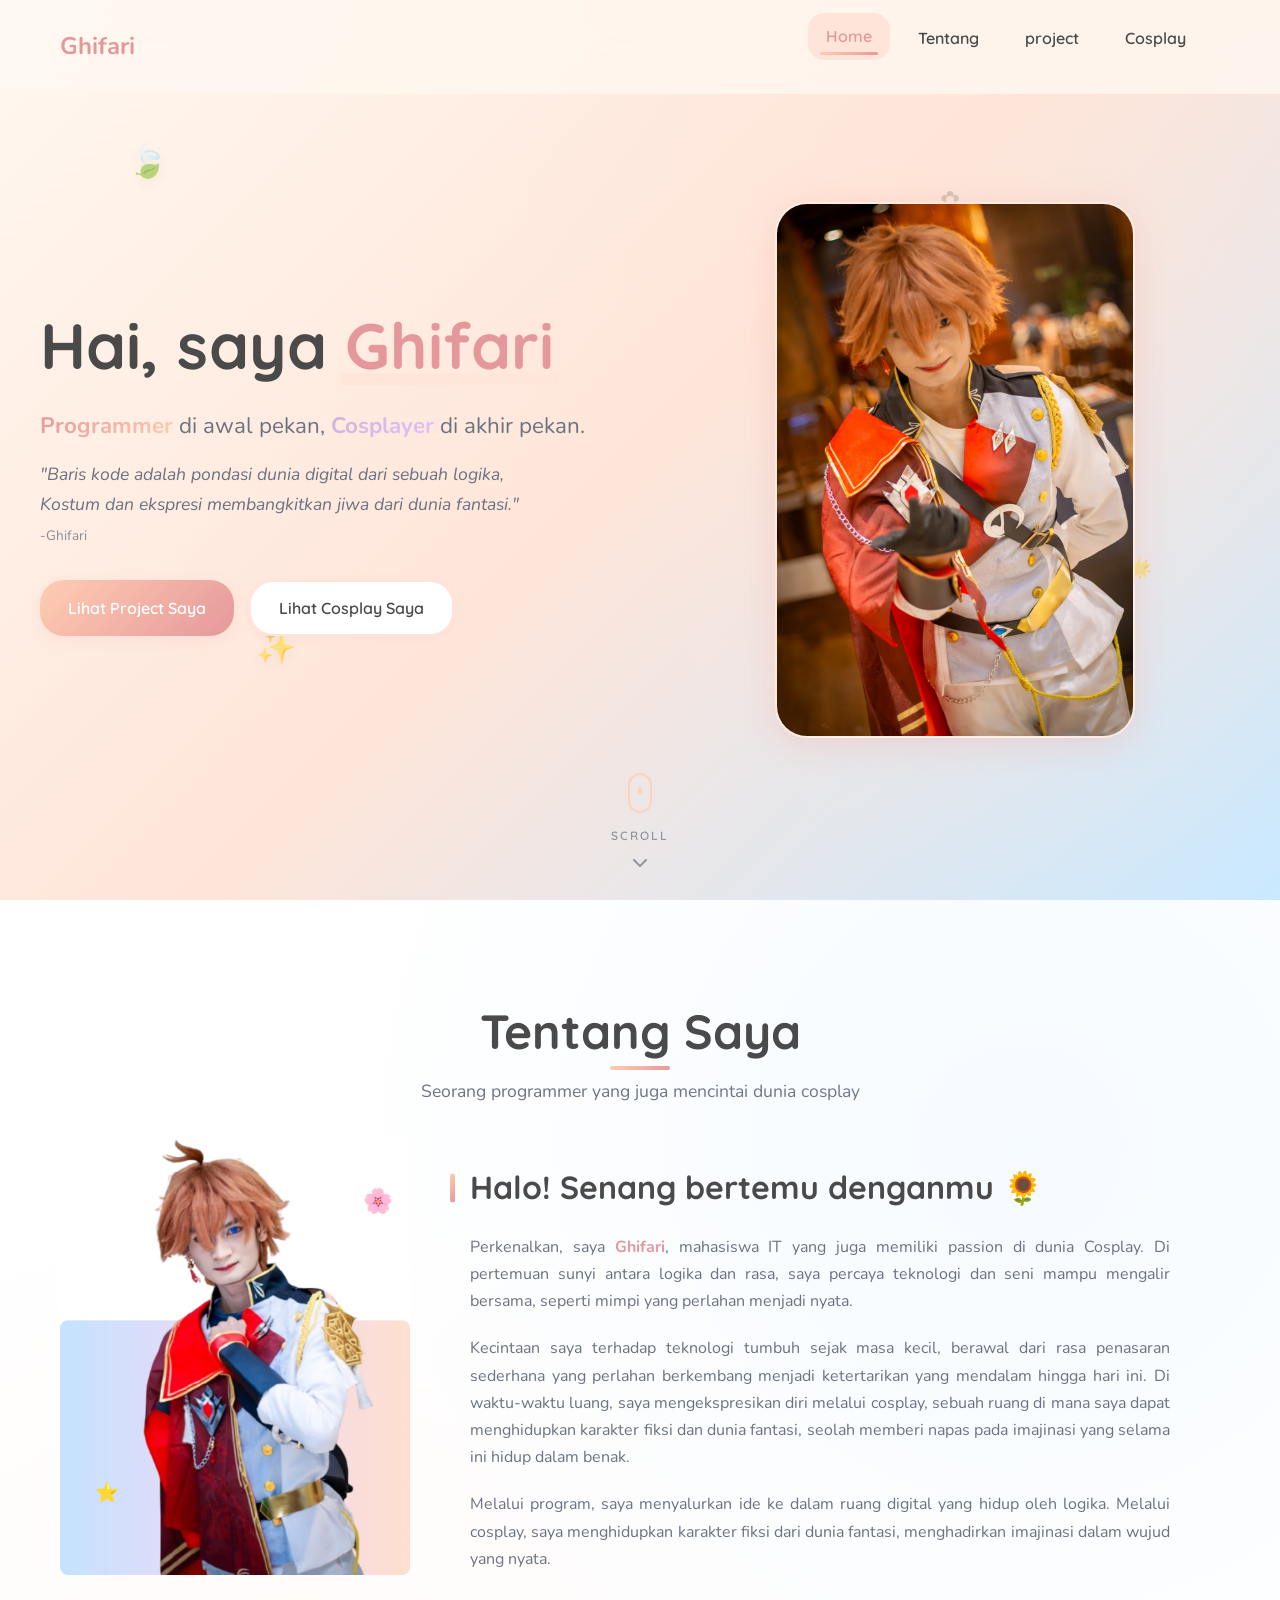
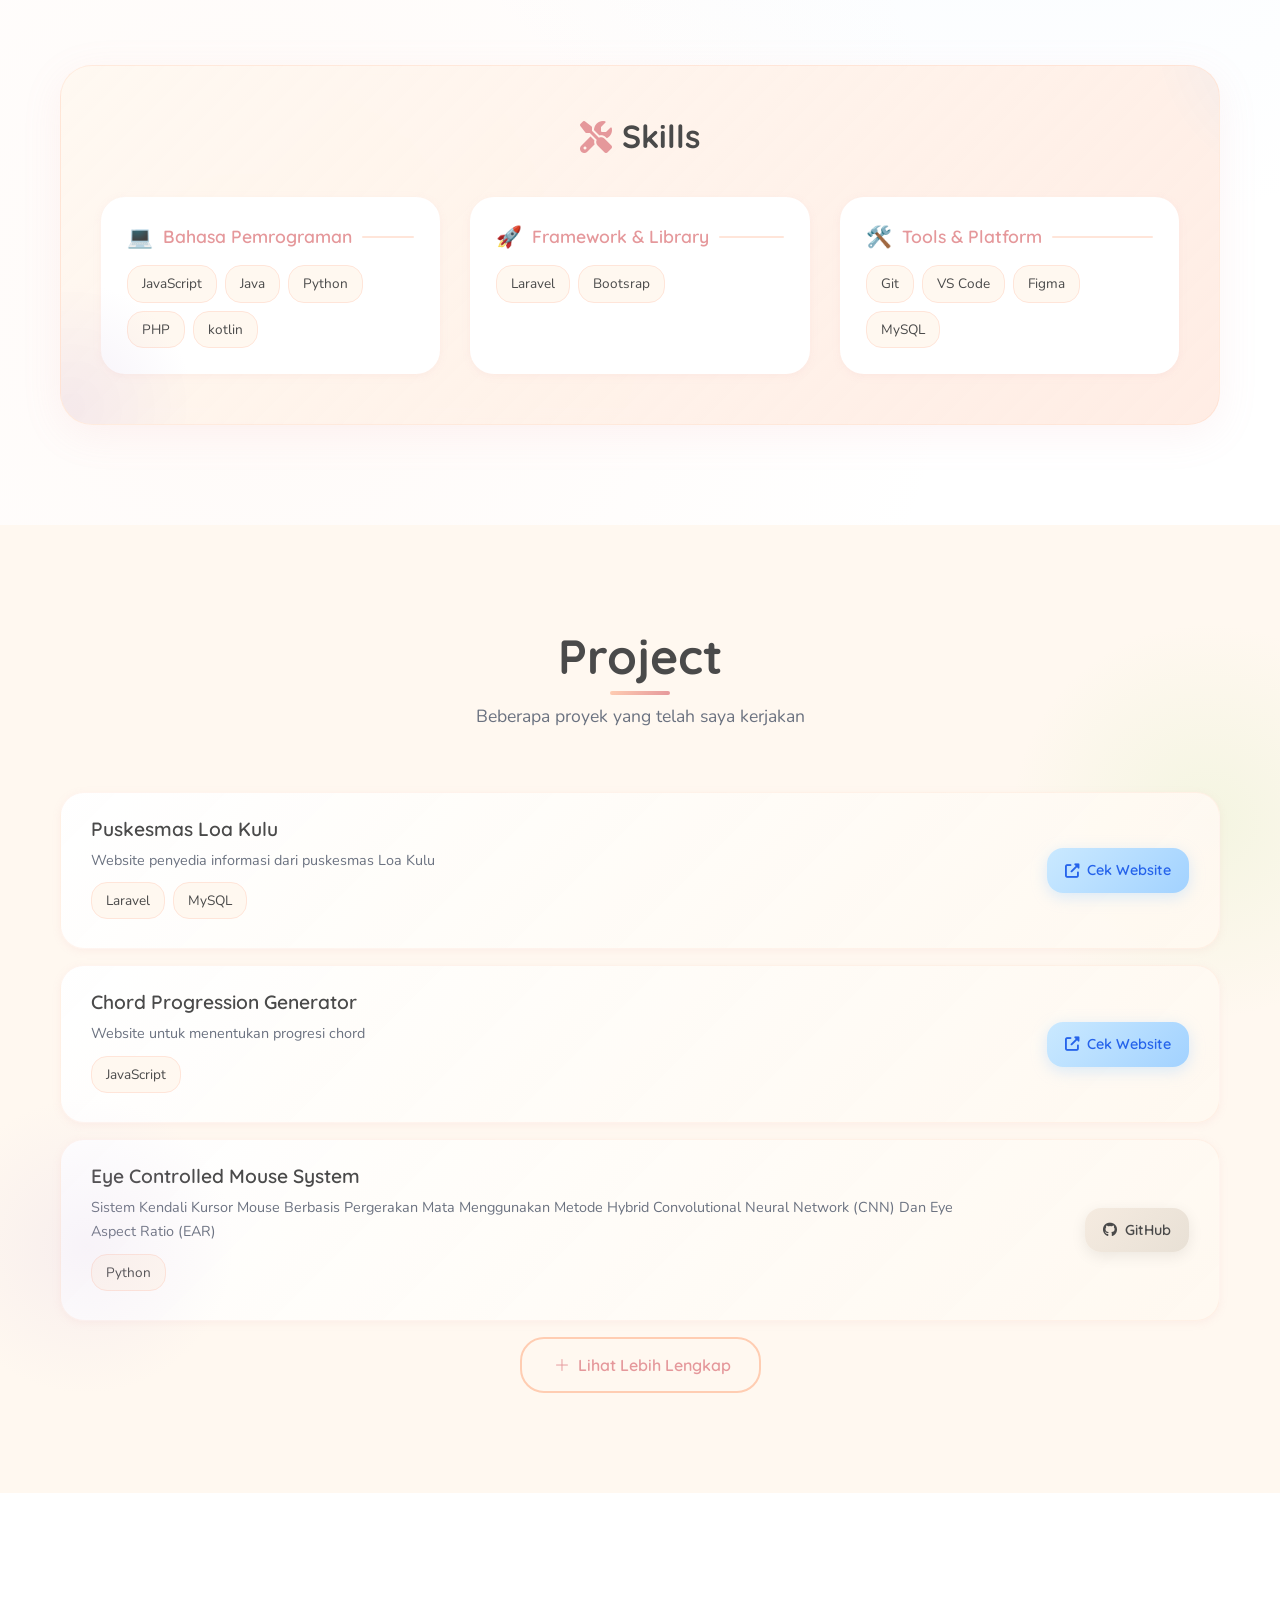
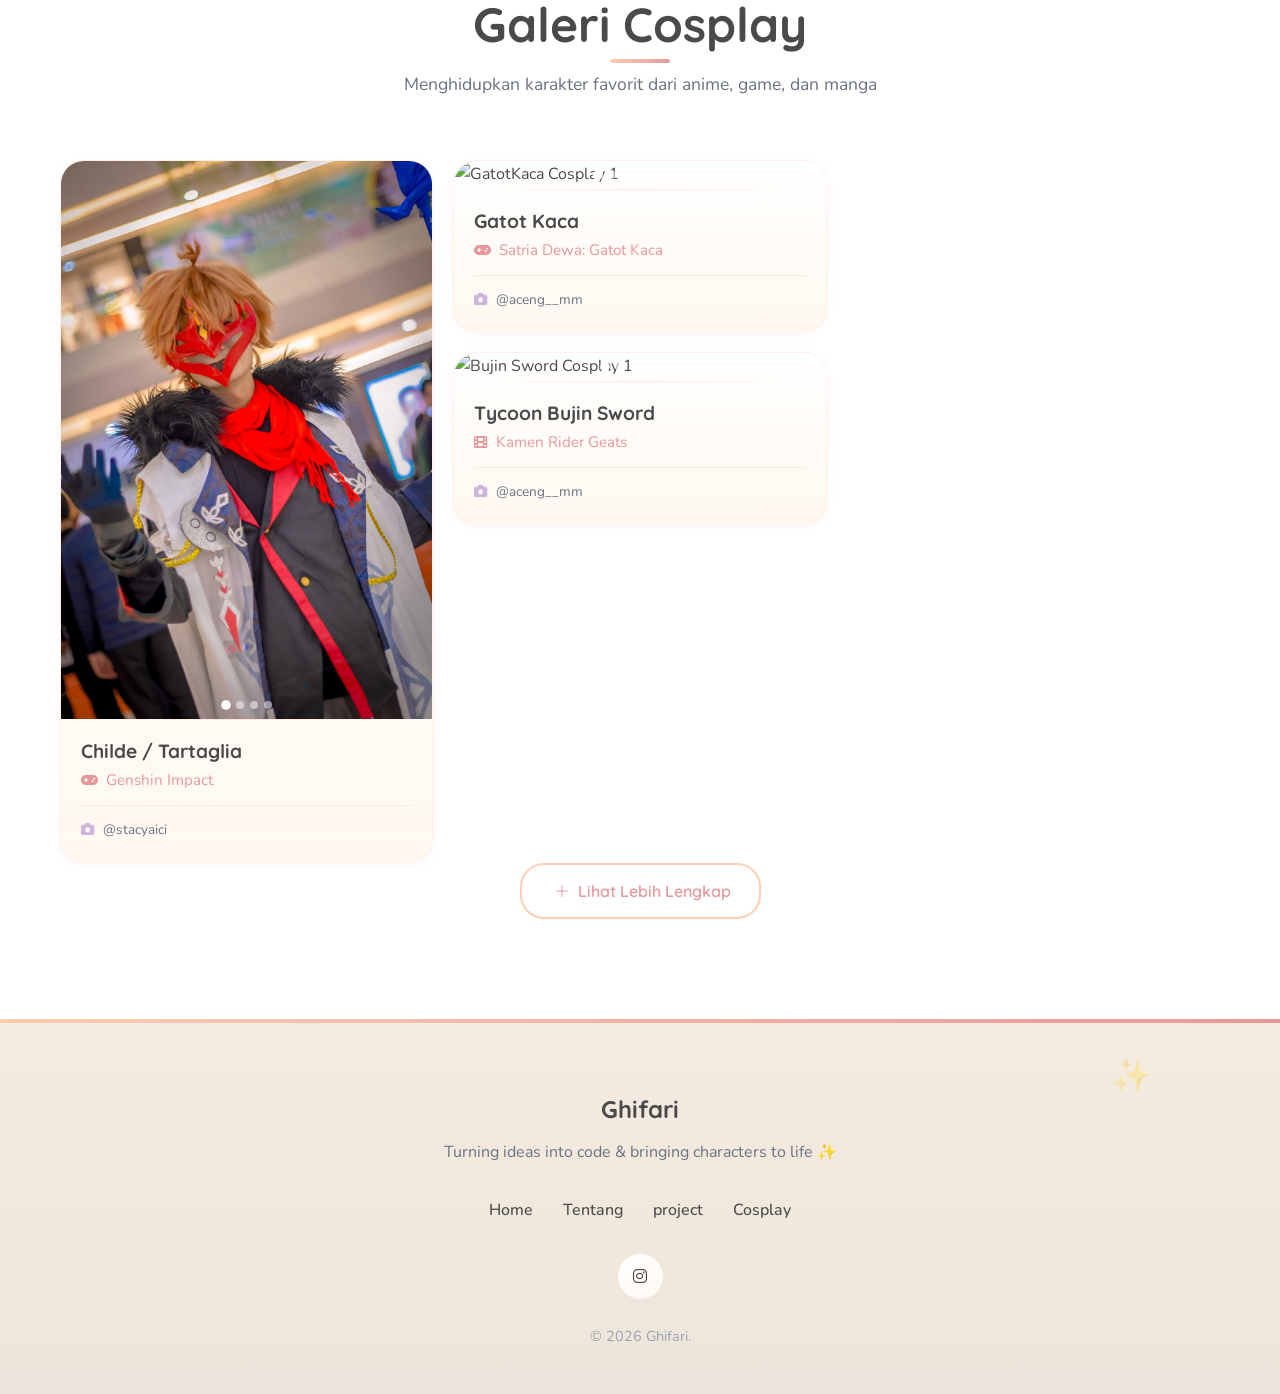
==== commit 7463b311: "deskripsi foto cosplay" ====
--- a/index.html
+++ b/index.html
@@ -80,8 +80,8 @@
                 
                 <!-- Deskripsi singkat -->
                 <p class="hero-description animate-fade-in-up delay-2">
-                    "Baris kode adalah pondasi dunia digital dari sebuah logika,
-                    Kostum dan ekspresi membangkitkan jiwa dari dunia fantasi."
+                    <i>"Baris kode adalah pondasi dunia digital dari sebuah logika,
+                    Kostum dan ekspresi membangkitkan jiwa dari dunia fantasi."</i> 
                     <br>
                     <span style="font-size: 0.85rem; opacity: 0.8;">-Ghifari</span>
                 </p>
@@ -171,7 +171,7 @@
                     </p>
                     
                     <p class="about-paragraph">
-                        Melalui program, saya menyalurkan seni ke dalam ruang digital yang hidup oleh logika. Melalui cosplay, saya menghidupkan karakter fiksi dari dunia fantasi, menghadirkan imajinasi dalam wujud yang nyata.
+                        Melalui program, saya menyalurkan ide ke dalam ruang digital yang hidup oleh logika. Melalui cosplay, saya menghidupkan karakter fiksi dari dunia fantasi, menghadirkan imajinasi dalam wujud yang nyata.
                     </p>
                     
                     <!-- Download CV button -->
@@ -208,7 +208,6 @@
                             <span class="category-icon">🚀</span> Framework & Library
                         </h4>
                         <div class="skill-tags">
-                            <span class="skill-tag">React</span>
                             <span class="skill-tag">Laravel</span>
                             <span class="skill-tag">Bootsrap</span>
                         </div>
@@ -359,7 +358,7 @@
                         </p>
                         <div class="cosplay-photographer">
                             <i class="fas fa-camera"></i>
-                            <span>Fotografer: Studio ABC</span>
+                            <span>@stacyaici</span>
                         </div>
                     </div>
                 </div>
@@ -403,13 +402,13 @@
                         </div>
                     </div>
                     <div class="cosplay-card-info">
-                        <h3 class="cosplay-character">Gatot Kacat</h3>
+                        <h3 class="cosplay-character">Gatot Kaca</h3>
                         <p class="cosplay-origin">
-                            <i class="fas fa-gamepad"></i> Mobile Legend
+                            <i class="fas fa-gamepad"></i> Satria Dewa: Gatot Kaca
                         </p>
                         <div class="cosplay-photographer">
                             <i class="fas fa-camera"></i>
-                            <span>Fotografer: -</span>
+                            <span>@aceng__mm</span>
                         </div>
                     </div>
                 </div>
@@ -455,7 +454,7 @@
                         </p>
                         <div class="cosplay-photographer">
                             <i class="fas fa-camera"></i>
-                            <span>Fotografer: -</span>
+                            <span>@aceng__mm</span>
                         </div>
                     </div>
                 </div>
@@ -468,14 +467,14 @@
             </div>
             
             <!-- Social media links untuk cosplay -->
-            <div class="cosplay-social animate-on-scroll">
+            <!-- <div class="cosplay-social animate-on-scroll">
                 <p class="social-text">Ikuti perjalanan cosplay saya di:</p>
                 <div class="social-links">
                     <a href="https://www.instagram.com/thisghifari._/" class="social-link instagram" title="Instagram" target="_blank">
                         <i class="fab fa-instagram"></i>
                     </a>
                 </div>
-            </div>
+            </div> -->
         </div>
     </section>
 
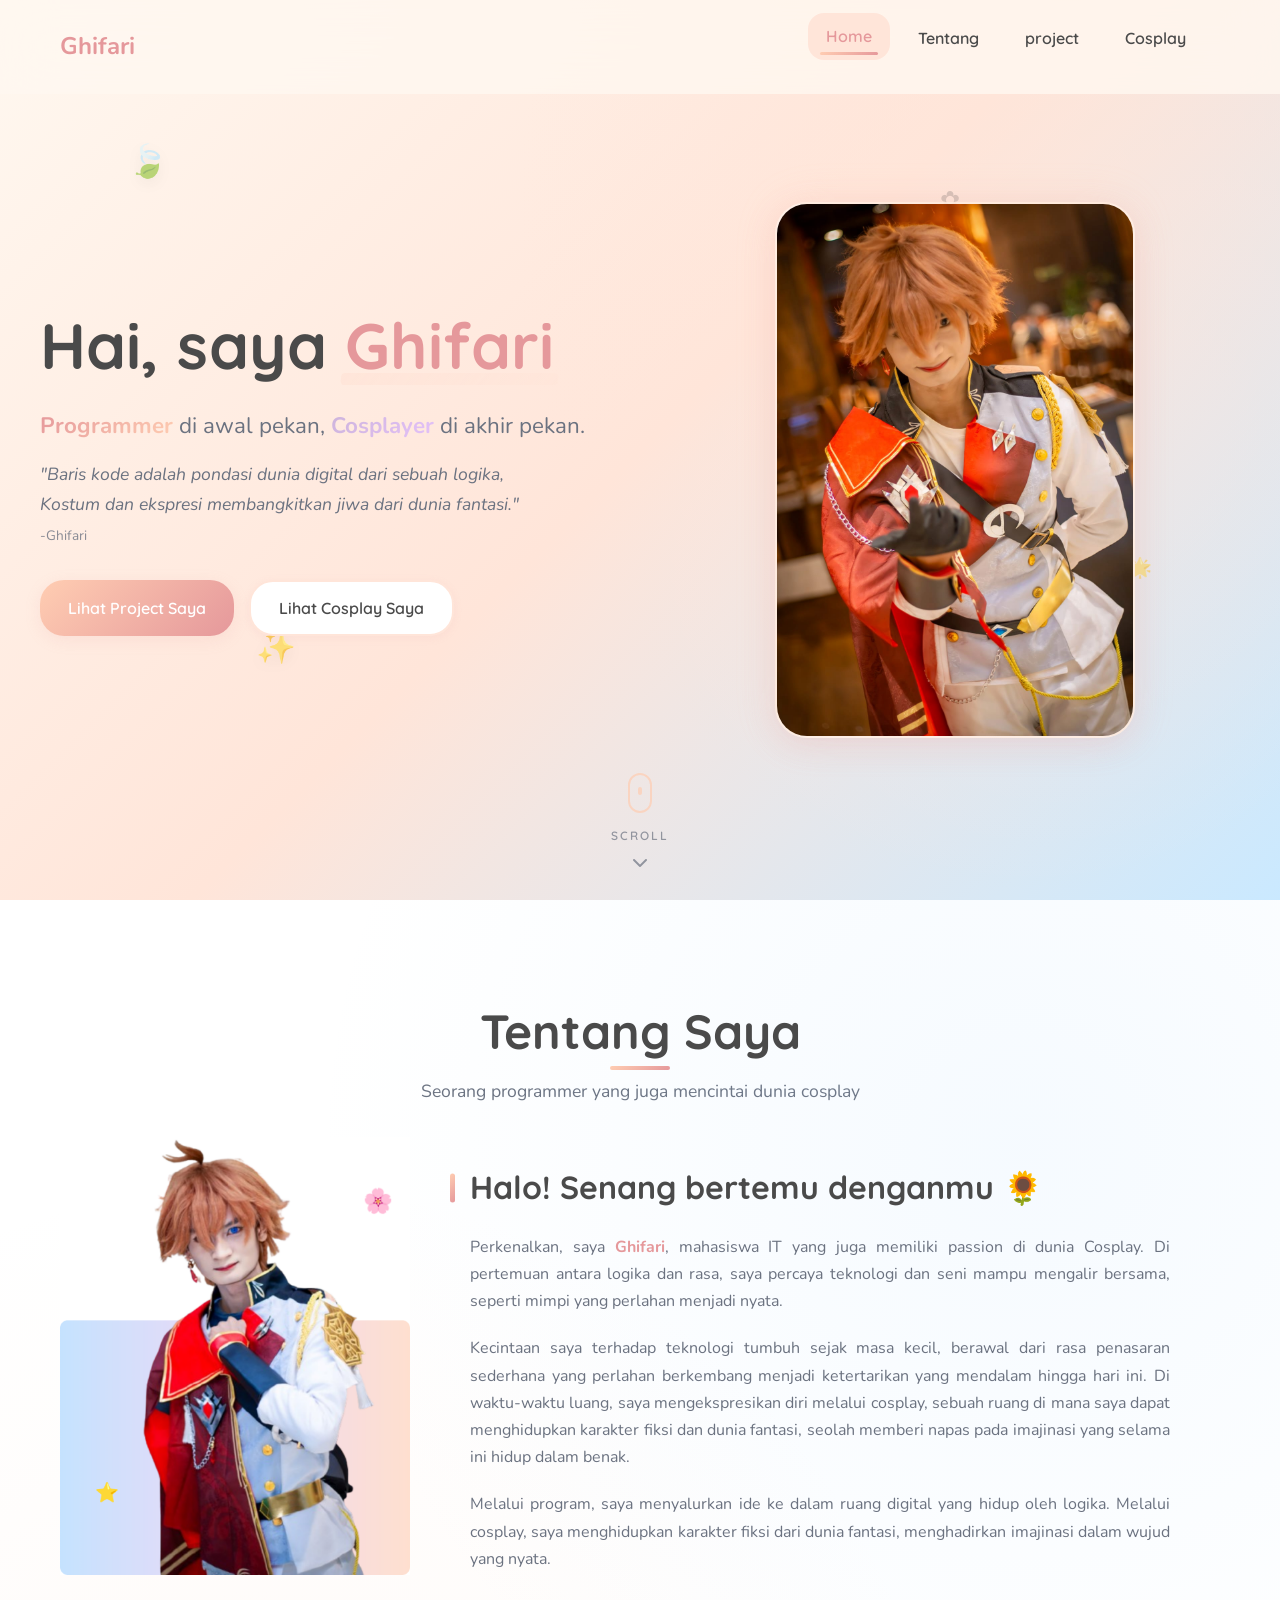
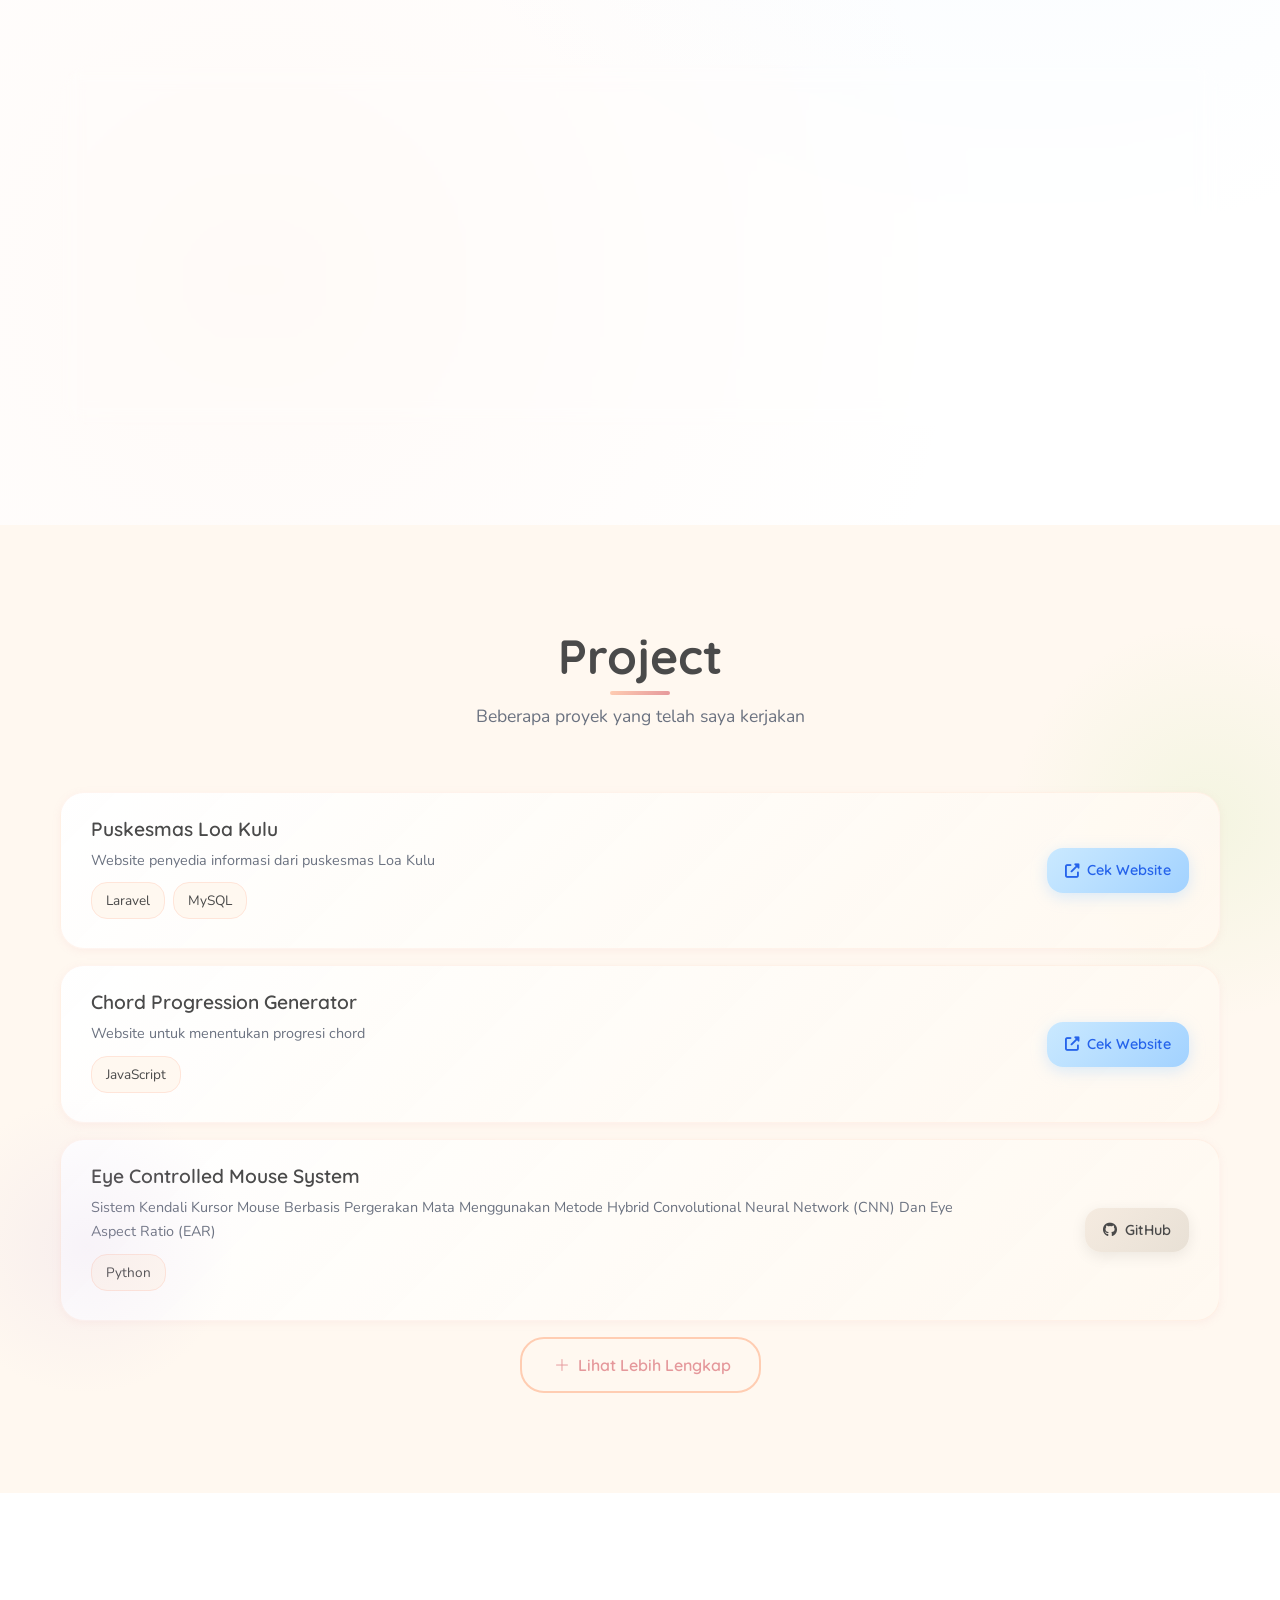
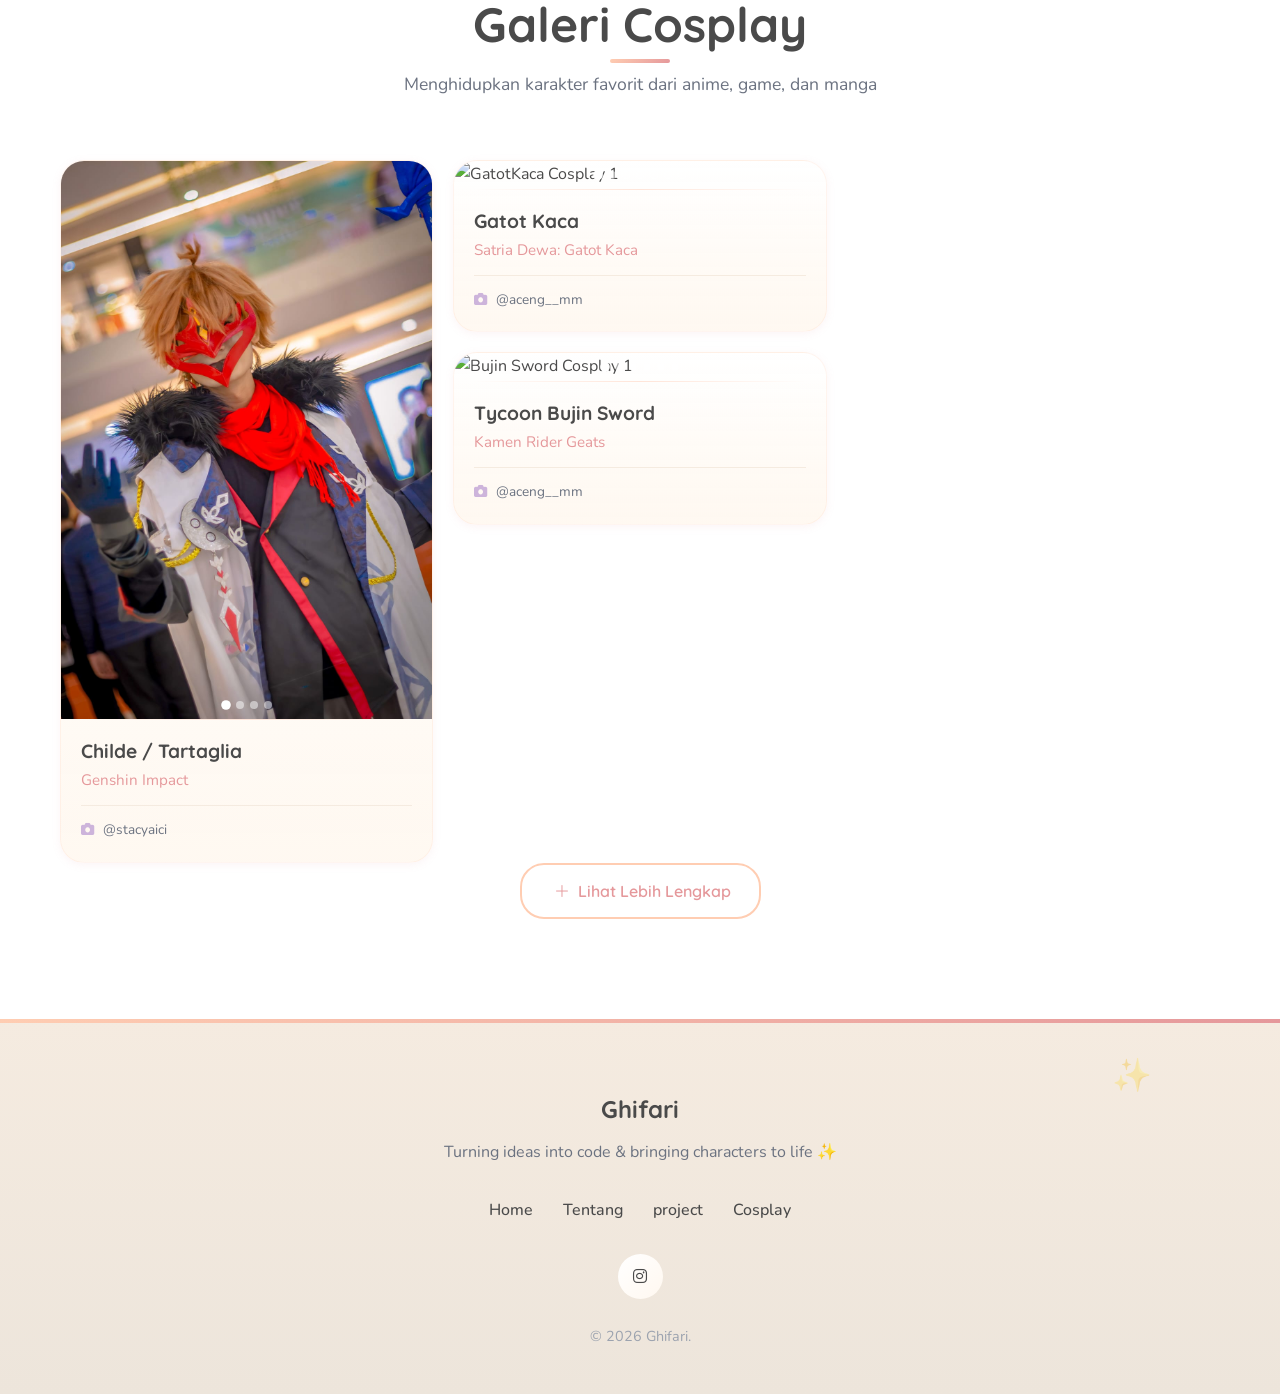
==== commit 65e606e2: "ubah kata" ====
--- a/index.html
+++ b/index.html
@@ -163,7 +163,7 @@
                     <h3 class="about-heading">Halo! Senang bertemu denganmu 🌻</h3>
                     
                     <p class="about-paragraph">
-                        Perkenalkan, saya <strong>Ghifari</strong>, mahasiswa IT yang juga memiliki passion di dunia Cosplay. Di pertemuan sunyi antara logika dan rasa, saya percaya teknologi dan seni mampu mengalir bersama, seperti mimpi yang perlahan menjadi nyata.
+                        Perkenalkan, saya <strong>Ghifari</strong>, mahasiswa IT yang juga memiliki passion di dunia Cosplay. Di pertemuan antara logika dan rasa, saya percaya teknologi dan seni mampu mengalir bersama, seperti mimpi yang perlahan menjadi nyata.
                     </p>
                     
                     <p class="about-paragraph">
@@ -354,7 +354,7 @@
                     <div class="cosplay-card-info">
                         <h3 class="cosplay-character">Childe / Tartaglia</h3>
                         <p class="cosplay-origin">
-                            <i class="fas fa-gamepad"></i> Genshin Impact
+                            Genshin Impact
                         </p>
                         <div class="cosplay-photographer">
                             <i class="fas fa-camera"></i>
@@ -404,7 +404,7 @@
                     <div class="cosplay-card-info">
                         <h3 class="cosplay-character">Gatot Kaca</h3>
                         <p class="cosplay-origin">
-                            <i class="fas fa-gamepad"></i> Satria Dewa: Gatot Kaca
+                            Satria Dewa: Gatot Kaca
                         </p>
                         <div class="cosplay-photographer">
                             <i class="fas fa-camera"></i>
@@ -450,7 +450,7 @@
                     <div class="cosplay-card-info">
                         <h3 class="cosplay-character">Tycoon Bujin Sword</h3>
                         <p class="cosplay-origin">
-                            <i class="fas fa-film"></i> Kamen Rider Geats
+                           Kamen Rider Geats
                         </p>
                         <div class="cosplay-photographer">
                             <i class="fas fa-camera"></i>
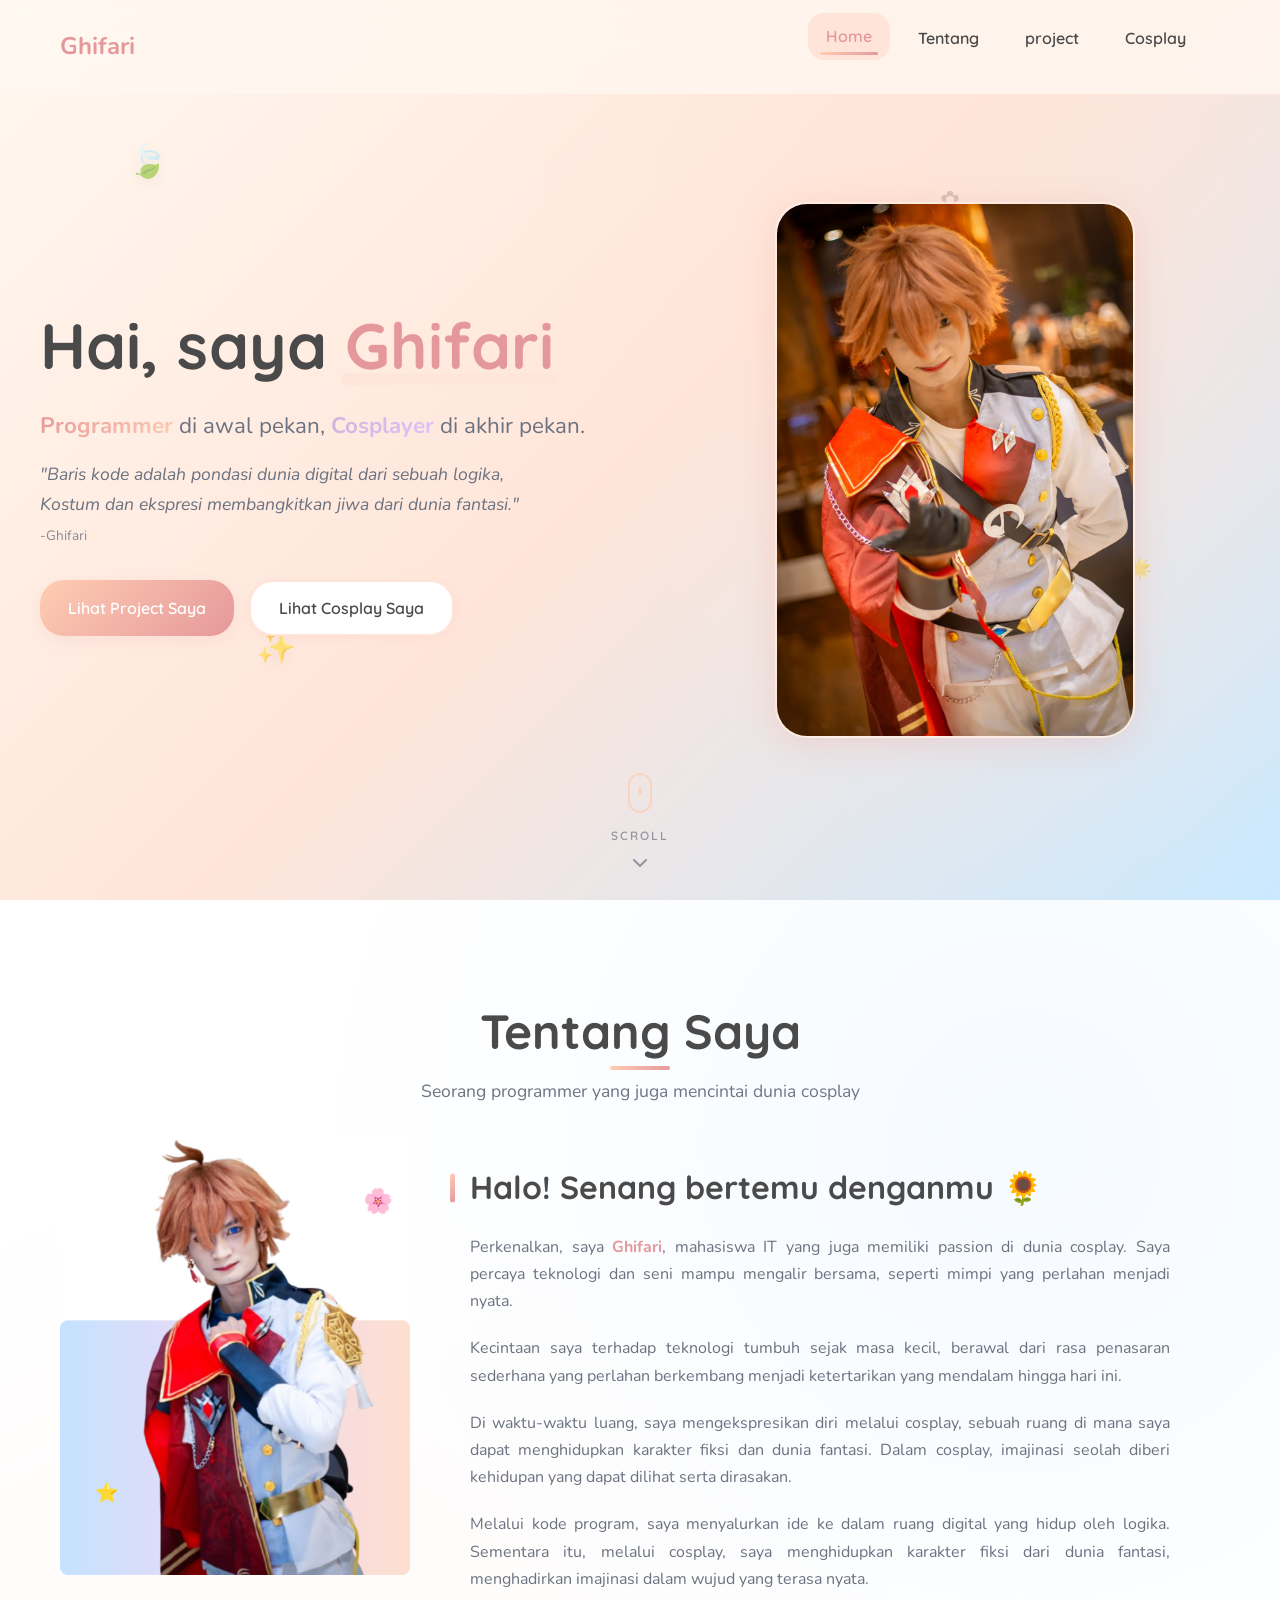
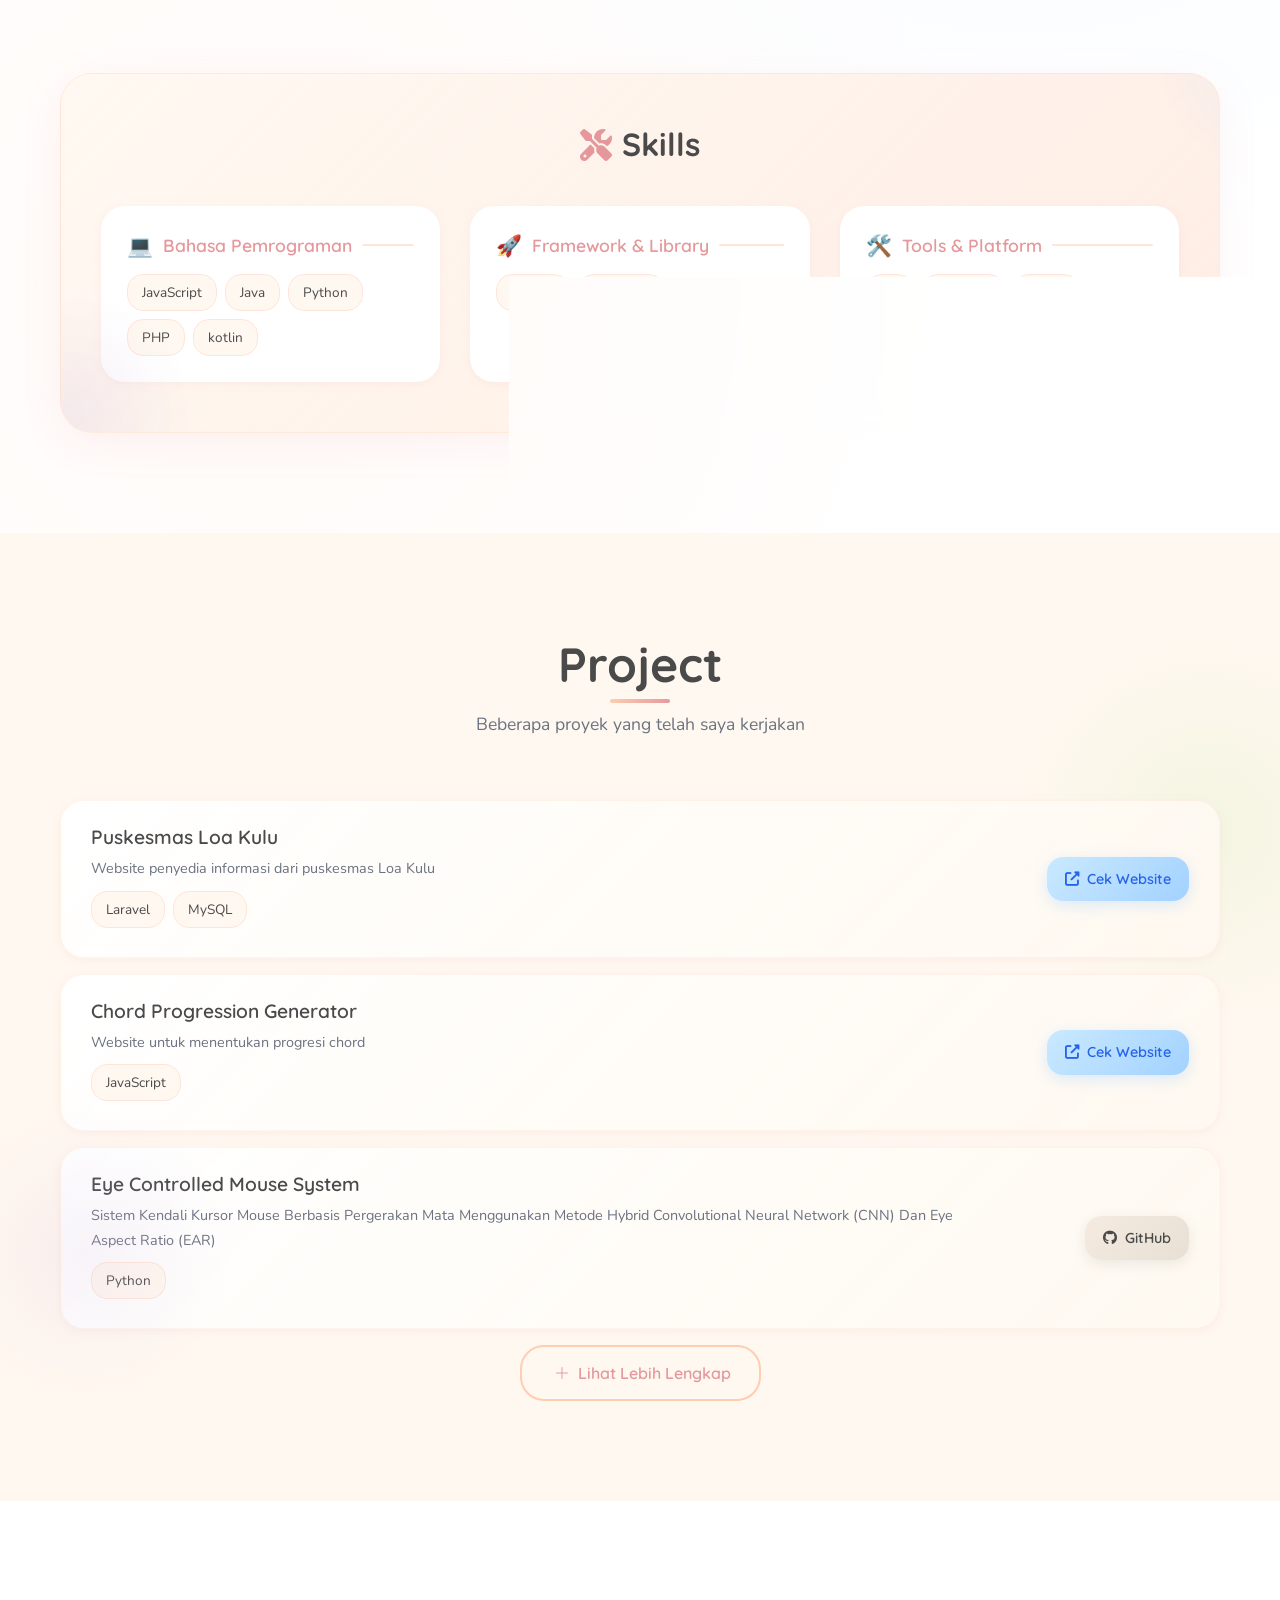
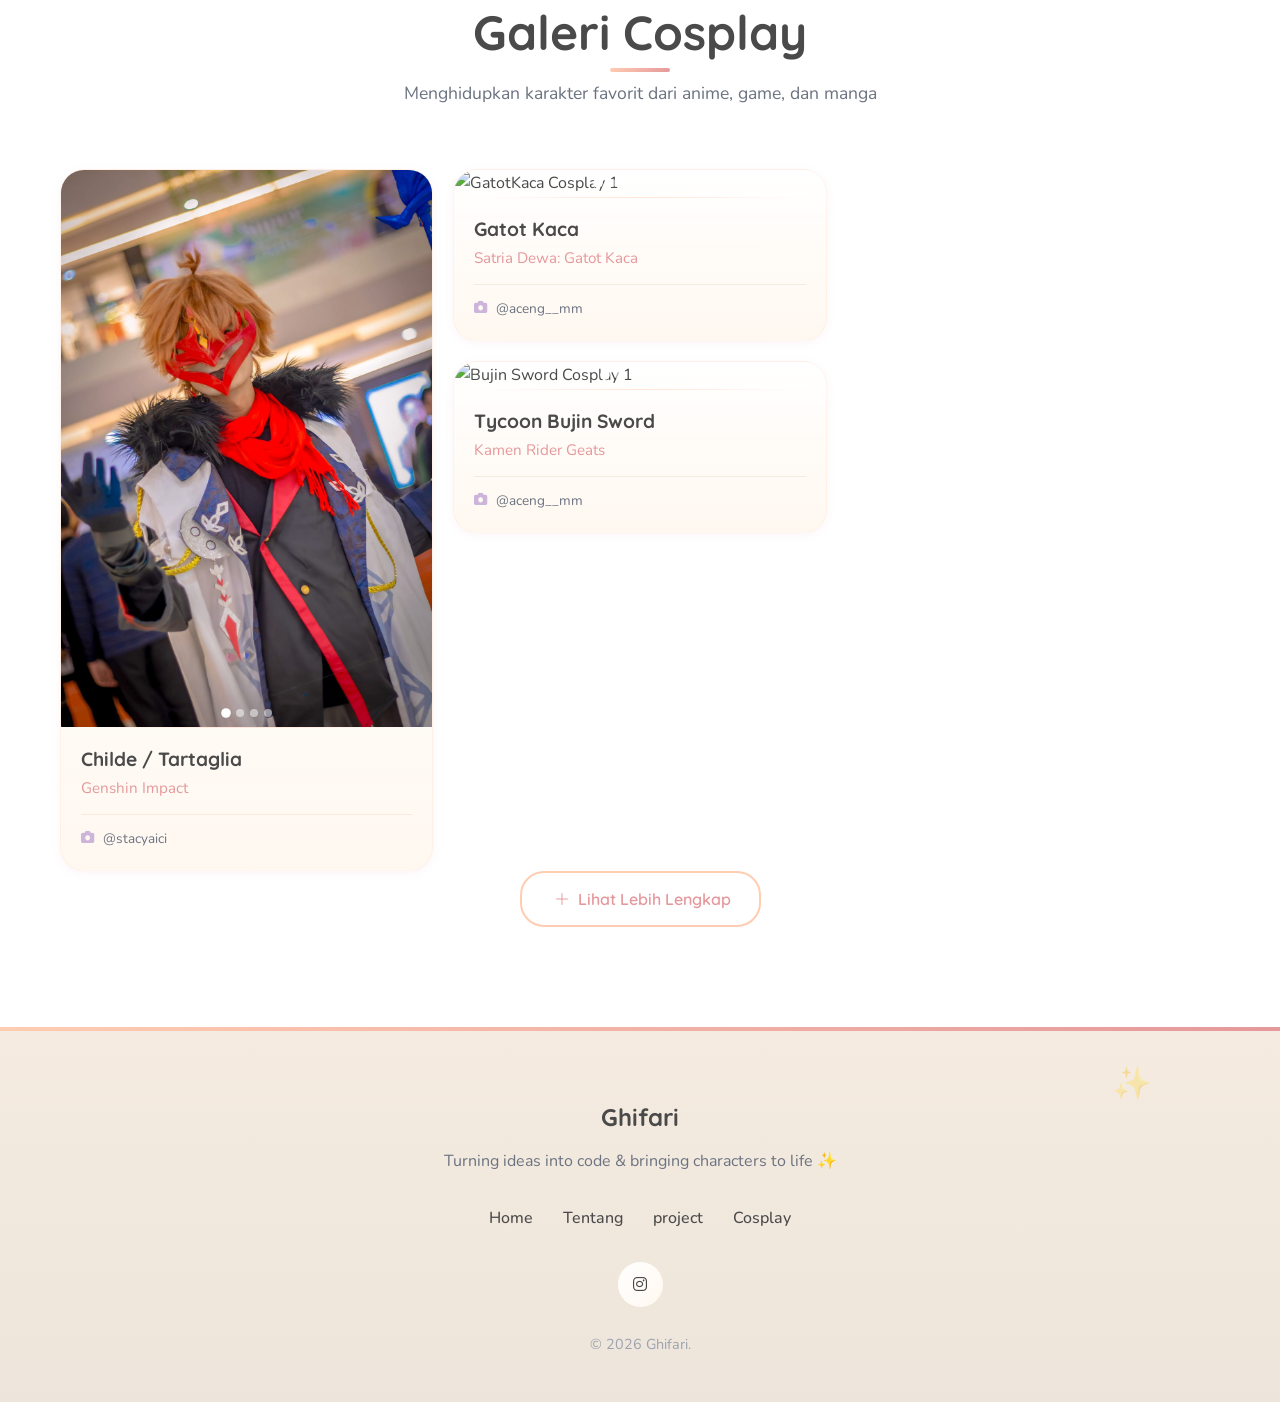
==== commit e67adb51: "changing about" ====
--- a/index.html
+++ b/index.html
@@ -163,15 +163,19 @@
                     <h3 class="about-heading">Halo! Senang bertemu denganmu 🌻</h3>
                     
                     <p class="about-paragraph">
-                        Perkenalkan, saya <strong>Ghifari</strong>, mahasiswa IT yang juga memiliki passion di dunia Cosplay. Di pertemuan antara logika dan rasa, saya percaya teknologi dan seni mampu mengalir bersama, seperti mimpi yang perlahan menjadi nyata.
+                        Perkenalkan, saya <strong>Ghifari</strong>, mahasiswa IT yang juga memiliki passion di dunia cosplay. Saya percaya teknologi dan seni mampu mengalir bersama, seperti mimpi yang perlahan menjadi nyata. 
                     </p>
                     
                     <p class="about-paragraph">
-                        Kecintaan saya terhadap teknologi tumbuh sejak masa kecil, berawal dari rasa penasaran sederhana yang perlahan berkembang menjadi ketertarikan yang mendalam hingga hari ini. Di waktu-waktu luang, saya mengekspresikan diri melalui cosplay, sebuah ruang di mana saya dapat menghidupkan karakter fiksi dan dunia fantasi, seolah memberi napas pada imajinasi yang selama ini hidup dalam benak.
+                        Kecintaan saya terhadap teknologi tumbuh sejak masa kecil, berawal dari rasa penasaran sederhana yang perlahan berkembang menjadi ketertarikan yang mendalam hingga hari ini.
                     </p>
-                    
+
                     <p class="about-paragraph">
-                        Melalui program, saya menyalurkan ide ke dalam ruang digital yang hidup oleh logika. Melalui cosplay, saya menghidupkan karakter fiksi dari dunia fantasi, menghadirkan imajinasi dalam wujud yang nyata.
+                        Di waktu-waktu luang, saya mengekspresikan diri melalui cosplay, sebuah ruang di mana saya dapat menghidupkan karakter fiksi dan dunia fantasi. Dalam cosplay, imajinasi seolah diberi kehidupan yang dapat dilihat serta dirasakan.
+                    </p>
+                    
+                    <p class="about-paragraph">
+                        Melalui kode program, saya menyalurkan ide ke dalam ruang digital yang hidup oleh logika. Sementara itu, melalui cosplay, saya menghidupkan karakter fiksi dari dunia fantasi, menghadirkan imajinasi dalam wujud yang terasa nyata.
                     </p>
                     
                     <!-- Download CV button -->
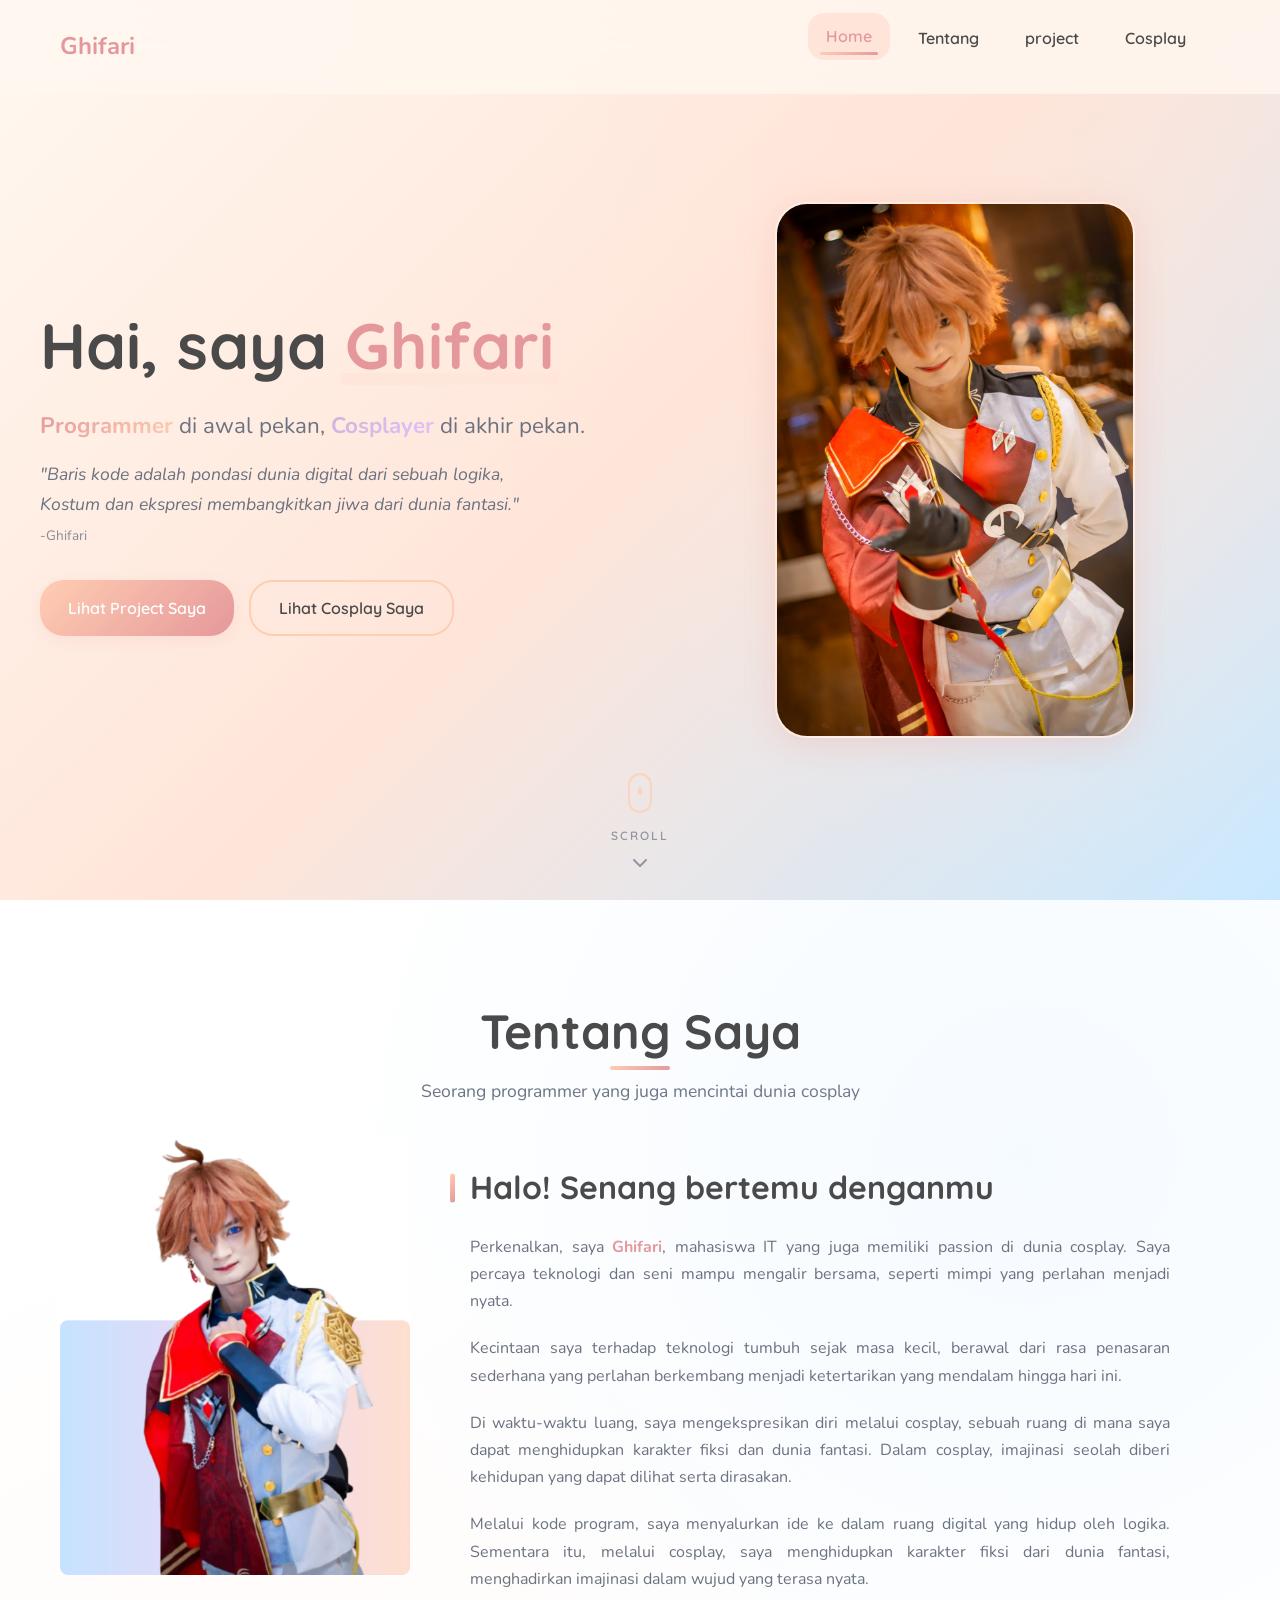
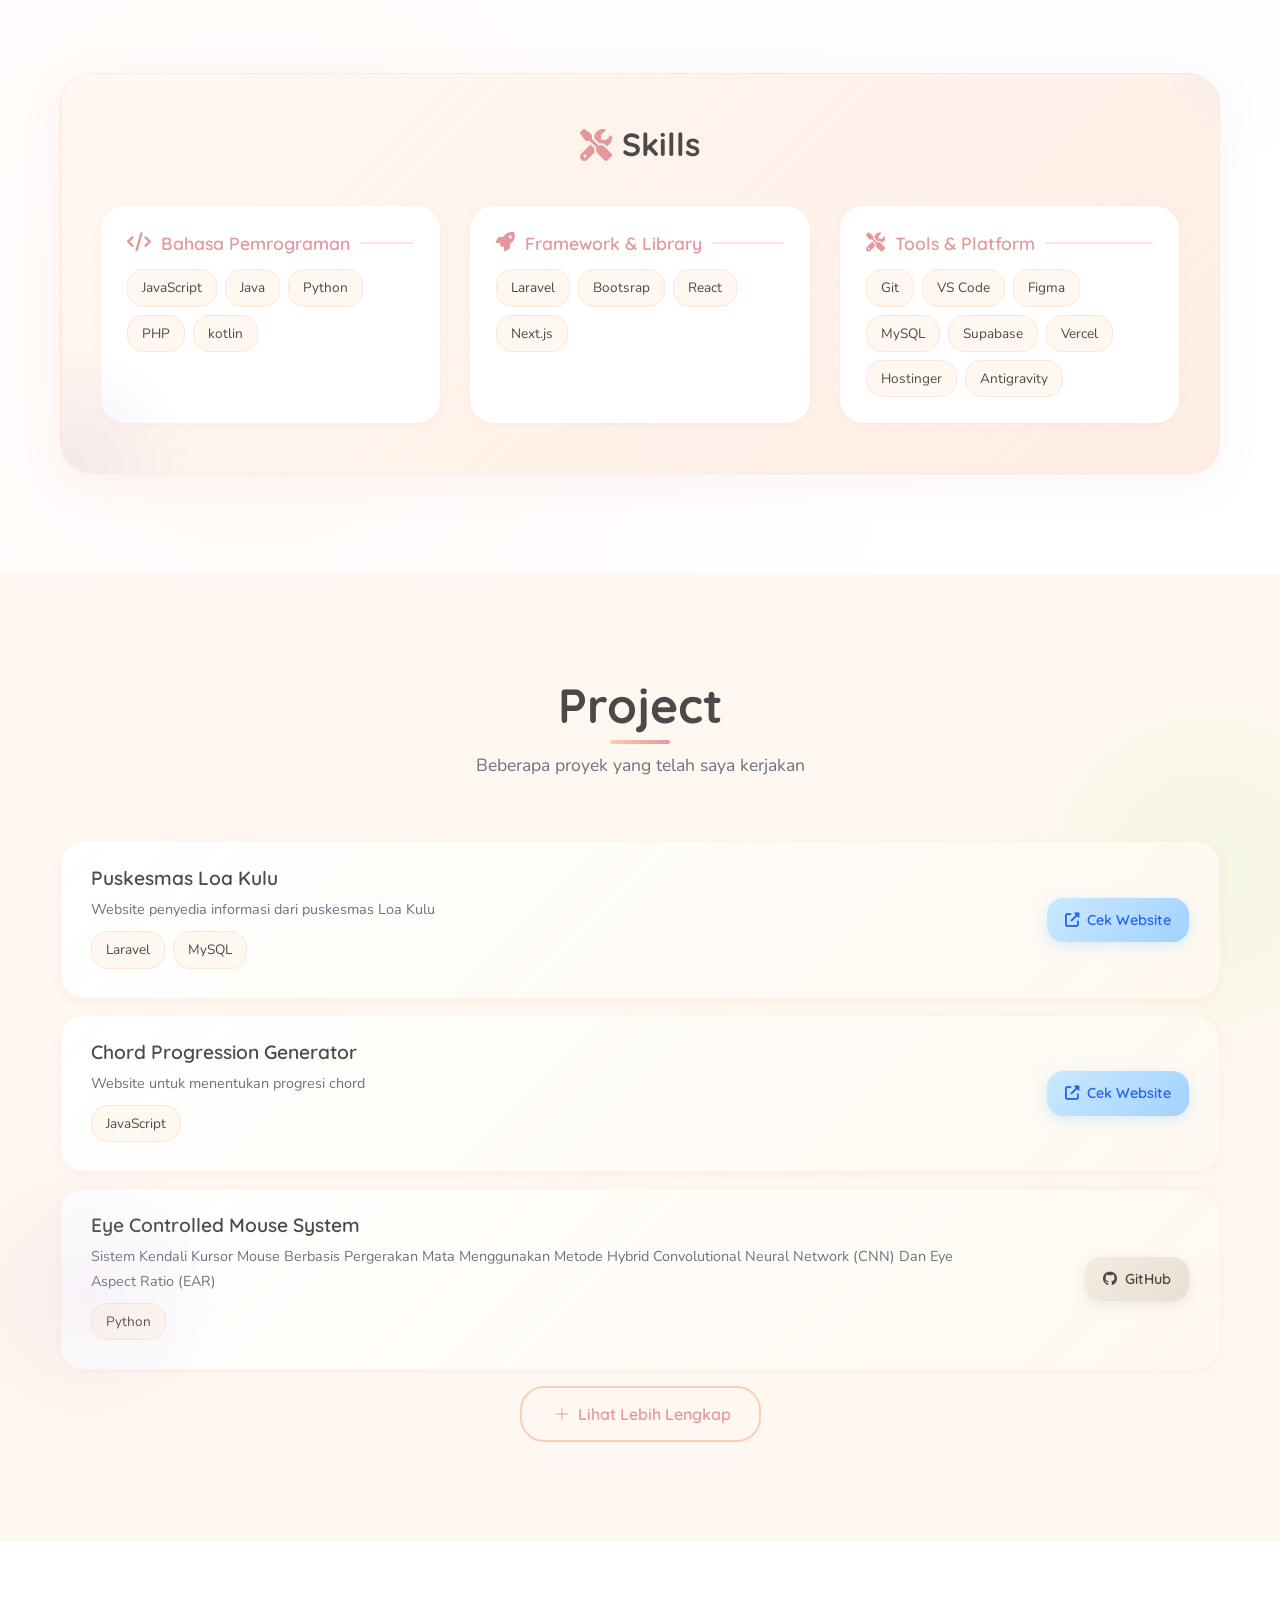
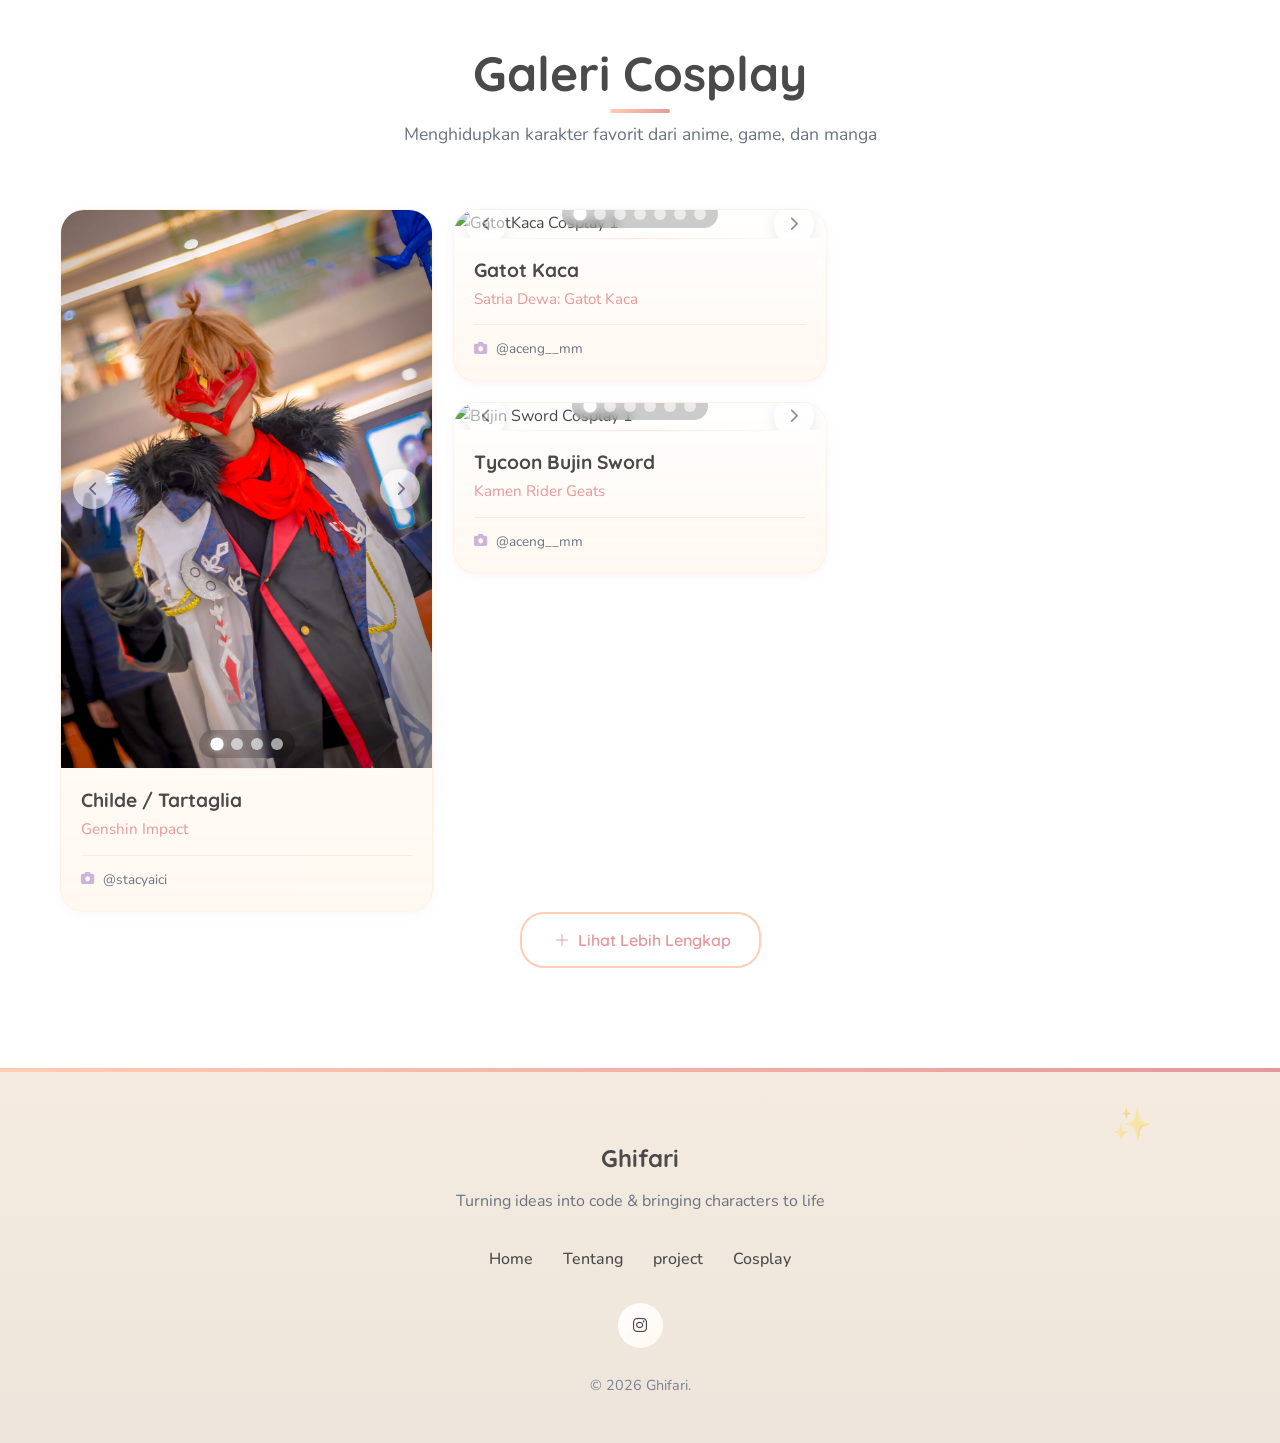
==== commit 53341aba: "update" ====
--- a/index.html
+++ b/index.html
@@ -23,7 +23,7 @@
     <!-- ============================================
          NAVIGATION - Fixed navbar dengan glass effect
          ============================================ -->
-    <nav class="navbar" id="navbar">
+    <nav class="navbar" id="navbar" aria-label="Main navigation">
         <div class="nav-container">
             <!-- Logo dengan nuansa hangat -->
             <a href="#home" class="d-flex align-items-center gap-2 fs-4 fw-bold text-decoration-none me-auto" >
@@ -53,9 +53,6 @@
     <section id="home" class="hero">
         <!-- Decorative elements untuk nuansa slice-of-life -->
         <div class="hero-decorations">
-            <div class="floating-leaf leaf-1">🍃</div>
-            <div class="floating-leaf leaf-2">🌿</div>
-            <div class="floating-leaf leaf-3">✨</div>
             <div class="sun-rays"></div>
         </div>
         
@@ -77,15 +74,15 @@
                     <span class="typing-text">Programmer</span> di awal pekan,
                     <span class="typing-text accent">Cosplayer</span> di akhir pekan.
                 </p>
-                
+
                 <!-- Deskripsi singkat -->
                 <p class="hero-description animate-fade-in-up delay-2">
                     <i>"Baris kode adalah pondasi dunia digital dari sebuah logika,
-                    Kostum dan ekspresi membangkitkan jiwa dari dunia fantasi."</i> 
+                    Kostum dan ekspresi membangkitkan jiwa dari dunia fantasi."</i>
                     <br>
                     <span style="font-size: 0.85rem; opacity: 0.8;">-Ghifari</span>
                 </p>
-                
+
                 <!-- CTA Buttons -->
                 <div class="hero-buttons animate-fade-in-up delay-3">
                     <a href="#portfolio" class="btn btn-primary">
@@ -102,14 +99,14 @@
                 <div class="illustration-frame">
                     <!-- Placeholder untuk photo profil -->
                     <div class="illustration-placeholder">
-                        <img src="Foto/profil.png" alt="profil ghifari">
+                        <img src="Foto/profil.png" alt="Ghifari - programmer dan cosplayer" loading="lazy">
                     </div>
                 </div>
             </div>
         </div>
         
         <!-- Scroll indicator -->
-        <div class="scroll-indicator animate-bounce">
+        <div class="scroll-indicator">
             <span>Scroll</span>
             <i class="fas fa-chevron-down"></i>
         </div>
@@ -133,12 +130,9 @@
                     <div class="profile-image-container">
                         <!-- Placeholder avatar dengan style anime -->          
                             <div style="margin-top: -30px;">
-                                <img src="Foto/foto2.png" alt="foto" class="img-fluid">
-                            </div>
-                        <div class="profile-decoration">
-                            <span class="deco-flower">🌸</span>
-                            <span class="deco-star">⭐</span>
-                        </div>
+                                <img src="Foto/foto2.png" alt="Ghifari - foto pribadi" loading="lazy" class="img-fluid">
+                            </div>
+                        <div class="profile-decoration"></div>
                     </div>
                     
                     <!-- Quick stats -->
@@ -160,7 +154,7 @@
                 
                 <!-- About text -->
                 <div class="about-text animate-on-scroll">
-                    <h3 class="about-heading">Halo! Senang bertemu denganmu 🌻</h3>
+                    <h3 class="about-heading">Halo! Senang bertemu denganmu</h3>
                     
                     <p class="about-paragraph">
                         Perkenalkan, saya <strong>Ghifari</strong>, mahasiswa IT yang juga memiliki passion di dunia cosplay. Saya percaya teknologi dan seni mampu mengalir bersama, seperti mimpi yang perlahan menjadi nyata. 
@@ -195,7 +189,7 @@
                     <!-- Programming Languages -->
                     <div class="skill-category">
                         <h4 class="category-title">
-                            <span class="category-icon">💻</span> Bahasa Pemrograman
+                            <i class="fas fa-code category-icon"></i> Bahasa Pemrograman
                         </h4>
                         <div class="skill-tags">
                             <span class="skill-tag">JavaScript</span>
@@ -205,28 +199,34 @@
                             <span class="skill-tag">kotlin</span>
                         </div>
                     </div>
-                    
+
                     <!-- Frameworks -->
                     <div class="skill-category">
                         <h4 class="category-title">
-                            <span class="category-icon">🚀</span> Framework & Library
+                            <i class="fas fa-rocket category-icon"></i> Framework & Library
                         </h4>
                         <div class="skill-tags">
                             <span class="skill-tag">Laravel</span>
                             <span class="skill-tag">Bootsrap</span>
-                        </div>
-                    </div>
-                    
+                            <span class="skill-tag">React</span>
+                            <span class="skill-tag">Next.js</span>
+                        </div>
+                    </div>
+
                     <!-- Tools -->
                     <div class="skill-category">
                         <h4 class="category-title">
-                            <span class="category-icon">🛠️</span> Tools & Platform
+                            <i class="fas fa-tools category-icon"></i> Tools & Platform
                         </h4>
                         <div class="skill-tags">
                             <span class="skill-tag">Git</span>
                             <span class="skill-tag">VS Code</span>
                             <span class="skill-tag">Figma</span>
                             <span class="skill-tag">MySQL</span>
+                            <span class="skill-tag">Supabase</span>
+                            <span class="skill-tag">Vercel</span>
+                            <span class="skill-tag">Hostinger</span>
+                            <span class="skill-tag">Antigravity</span>
                         </div>
                     </div>
                     
@@ -307,6 +307,7 @@
                     </div>
                 </div>
             
+
             <!-- View more button -->
             <div class="portfolio-more animate-on-scroll">
                 <a href="project.html" class="btn btn-outline">
@@ -493,7 +494,7 @@
                 </div>
                 
                 <p class="footer-tagline">
-                    Turning ideas into code & bringing characters to life ✨
+                    Turning ideas into code & bringing characters to life
                 </p>
                 
                 <div class="footer-nav">
@@ -541,7 +542,14 @@
                     if (nextBtn) nextBtn.style.display = 'none';
                     return;
                 }
-                
+
+                // Add accessibility attributes to dots
+                dots.forEach((dot, index) => {
+                    dot.setAttribute('role', 'button');
+                    dot.setAttribute('tabindex', '0');
+                    dot.setAttribute('aria-label', `Slide ${index + 1} of ${slides.length}`);
+                });
+
                 let currentIndex = 0;
                 let autoPlayInterval;
                 const intervalTime = parseInt(slideshow.dataset.interval) || 4000;
@@ -592,21 +600,42 @@
                         resetAutoPlay();
                     });
                 }
-                
+
                 // Dot click events
                 dots.forEach((dot, index) => {
                     dot.addEventListener('click', function() {
                         showSlide(index);
                         resetAutoPlay();
                     });
+                    // Keyboard accessibility
+                    dot.addEventListener('keydown', function(e) {
+                        if (e.key === 'Enter' || e.key === ' ') {
+                            e.preventDefault();
+                            showSlide(index);
+                            resetAutoPlay();
+                        }
+                    });
                 });
-                
+
+                // Pause/Play control
+                let isPaused = false;
+
+                container.addEventListener('click', function(e) {
+                    // Don't toggle if clicking on arrows or dots
+                    if (e.target.closest('.slide-arrow') || e.target.closest('.slideshow-indicators')) return;
+
+                    isPaused = !isPaused;
+                    if (isPaused) {
+                        clearInterval(autoPlayInterval);
+                    } else {
+                        autoPlayInterval = setInterval(nextSlide, intervalTime);
+                    }
+                });
+
                 // Auto-play slideshow
                 autoPlayInterval = setInterval(nextSlide, intervalTime);
             });
         });
     </script>
-    <script src="https://cdn.jsdelivr.net/npm/@popperjs/core@2.11.8/dist/umd/popper.min.js" integrity="sha384-I7E8VVD/ismYTF4hNIPjVp/Zjvgyol6VFvRkX/vR+Vc4jQkC+hVqc2pM8ODewa9r" crossorigin="anonymous"></script>
-<script src="https://cdn.jsdelivr.net/npm/bootstrap@5.3.8/dist/js/bootstrap.min.js" integrity="sha384-G/EV+4j2dNv+tEPo3++6LCgdCROaejBqfUeNjuKAiuXbjrxilcCdDz6ZAVfHWe1Y" crossorigin="anonymous"></script>
 </body>
 </html>
--- a/style.css
+++ b/style.css
@@ -27,7 +27,7 @@
     --color-white: #FFFFFF;
     --color-text: #4A4A4A;
     --color-text-light: #6B7280;
-    --color-text-muted: #9CA3AF;
+    --color-text-muted: #7A8291;
     
     /* Gradient Colors */
     --gradient-hero: linear-gradient(135deg, #FFF8F0 0%, #FFE5D9 50%, #CAE9FF 100%);
@@ -257,10 +257,9 @@
 }
 
 .btn-secondary {
-    background: var(--color-white);
+    background: transparent;
     color: var(--color-text);
-    box-shadow: var(--shadow-sm);
-    border: 2px solid var(--color-peach-light);
+    border: 2px solid var(--color-peach);
     position: relative;
     overflow: hidden;
 }
@@ -497,72 +496,14 @@
     overflow: hidden;
 }
 
-.floating-leaf {
-    position: absolute;
-    font-size: 2rem;
-    opacity: 0.6;
-    animation: float 6s ease-in-out infinite;
-    filter: drop-shadow(0 4px 8px rgba(0,0,0,0.1));
-    transition: transform 0.3s ease;
-}
-
-.floating-leaf:hover {
-    transform: scale(1.3) rotate(15deg);
-    opacity: 1;
-}
-
-.leaf-1 {
-    top: 15%;
-    left: 10%;
-    animation-delay: 0s;
-}
-
-.leaf-2 {
-    top: 40%;
-    right: 15%;
-    animation-delay: 2s;
-}
-
-.leaf-3 {
-    bottom: 25%;
-    left: 20%;
-    animation-delay: 4s;
-}
-
-/* Additional decorative elements */
-.hero-decorations::before {
-    content: '✿';
-    position: absolute;
-    top: 20%;
-    right: 25%;
-    font-size: 1.5rem;
-    opacity: 0.4;
-    animation: floatRotate 8s ease-in-out infinite;
-}
-
-.hero-decorations::after {
-    content: '🌟';
-    position: absolute;
-    bottom: 35%;
-    right: 10%;
-    font-size: 1.2rem;
-    opacity: 0.5;
-    animation: twinkle 2s ease-in-out infinite;
-}
-
-@keyframes floatRotate {
-    0%, 100% { transform: translateY(0) rotate(0deg); }
-    50% { transform: translateY(-15px) rotate(180deg); }
-}
-
-@keyframes twinkle {
-    0%, 100% { opacity: 0.5; transform: scale(1); }
-    50% { opacity: 1; transform: scale(1.2); }
-}
-
-@keyframes float {
-    0%, 100% { transform: translateY(0) rotate(0deg); }
-    50% { transform: translateY(-20px) rotate(10deg); }
+.sun-rays {
+    position: absolute;
+    top: -50%;
+    right: -20%;
+    width: 80%;
+    height: 150%;
+    background: radial-gradient(ellipse at center, rgba(255, 229, 217, 0.5) 0%, transparent 70%);
+    pointer-events: none;
 }
 
 /* Tracking in expand animation */
@@ -843,7 +784,6 @@
 }
 
 .scroll-indicator i {
-    animation: bounce 2s infinite;
     font-size: 1rem;
 }
 
@@ -905,12 +845,6 @@
     box-shadow: 0 4px 15px rgba(229, 152, 155, 0.15);
     border: 1px solid rgba(255, 205, 178, 0.3);
     backdrop-filter: blur(10px);
-    animation: tagFloat 3s ease-in-out infinite;
-}
-
-@keyframes tagFloat {
-    0%, 100% { transform: translateY(0); }
-    50% { transform: translateY(-5px); }
 }
 
 .section-title {
@@ -1183,7 +1117,8 @@
 }
 
 .category-icon {
-    font-size: 1.3rem;
+    font-size: 1.2rem;
+    color: var(--color-peach-dark);
 }
 
 .skill-tags {
@@ -2110,7 +2045,10 @@
 /* Focus styles for accessibility */
 .btn:focus-visible,
 .nav-link:focus-visible,
-.project-link:focus-visible {
+.project-link:focus-visible,
+.slide-arrow:focus-visible,
+.nav-toggle:focus-visible,
+.back-to-top:focus-visible {
     outline: 3px solid var(--color-peach);
     outline-offset: 3px;
 }
@@ -2709,25 +2647,32 @@
     left: 50%;
     transform: translateX(-50%);
     display: flex;
-    gap: 6px;
+    gap: 8px;
     z-index: 2;
+    padding: 8px 12px;
+    background: rgba(0, 0, 0, 0.2);
+    border-radius: 20px;
+    backdrop-filter: blur(4px);
 }
 
 .slideshow-indicators .dot {
-    width: 8px;
-    height: 8px;
-    background: rgba(255, 255, 255, 0.5);
+    width: 12px;
+    height: 12px;
+    background: rgba(255, 255, 255, 0.6);
     border-radius: 50%;
     transition: all var(--transition-fast);
+    cursor: pointer;
+}
+
+.slideshow-indicators .dot:hover {
+    background: rgba(255, 255, 255, 0.9);
+    transform: scale(1.1);
 }
 
 .slideshow-indicators .dot.active {
     background: var(--color-white);
-    transform: scale(1.2);
-}
-
-.slideshow-indicators .dot {
-    cursor: pointer;
+    transform: scale(1.1);
+    box-shadow: 0 0 8px rgba(255, 255, 255, 0.5);
 }
 
 /* Slideshow Arrow Navigation */
@@ -2737,7 +2682,7 @@
     transform: translateY(-50%);
     width: 40px;
     height: 40px;
-    background: rgba(255, 255, 255, 0.95);
+    background: rgba(255, 255, 255, 0.9);
     border: none;
     border-radius: 50%;
     display: flex;
@@ -2745,11 +2690,10 @@
     justify-content: center;
     cursor: pointer;
     z-index: 3;
-    opacity: 0;
+    opacity: 0.6;
     transition: all 0.3s cubic-bezier(0.25, 0.46, 0.45, 0.94);
     box-shadow: 0 4px 15px rgba(0,0,0,0.15);
     color: var(--color-text);
-    backdrop-filter: blur(10px);
 }
 
 .cosplay-image-container:hover .slide-arrow {
